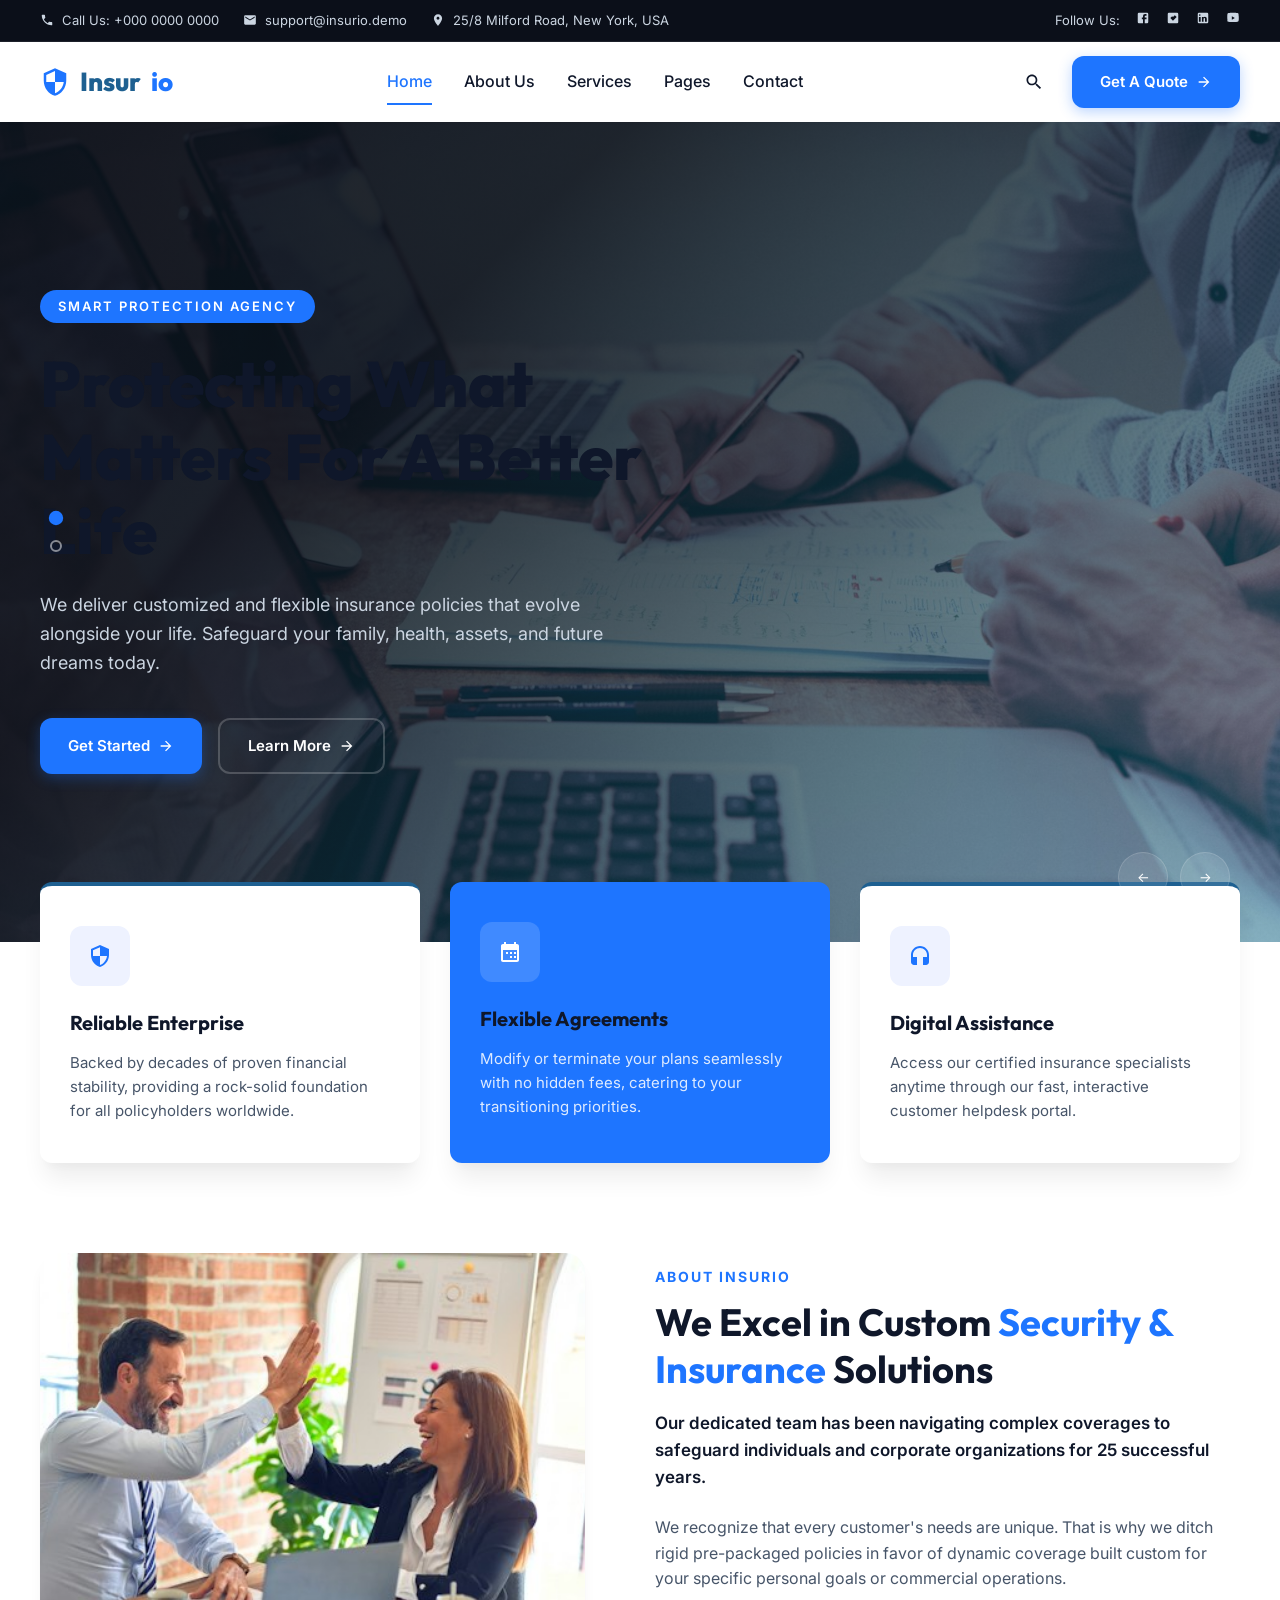
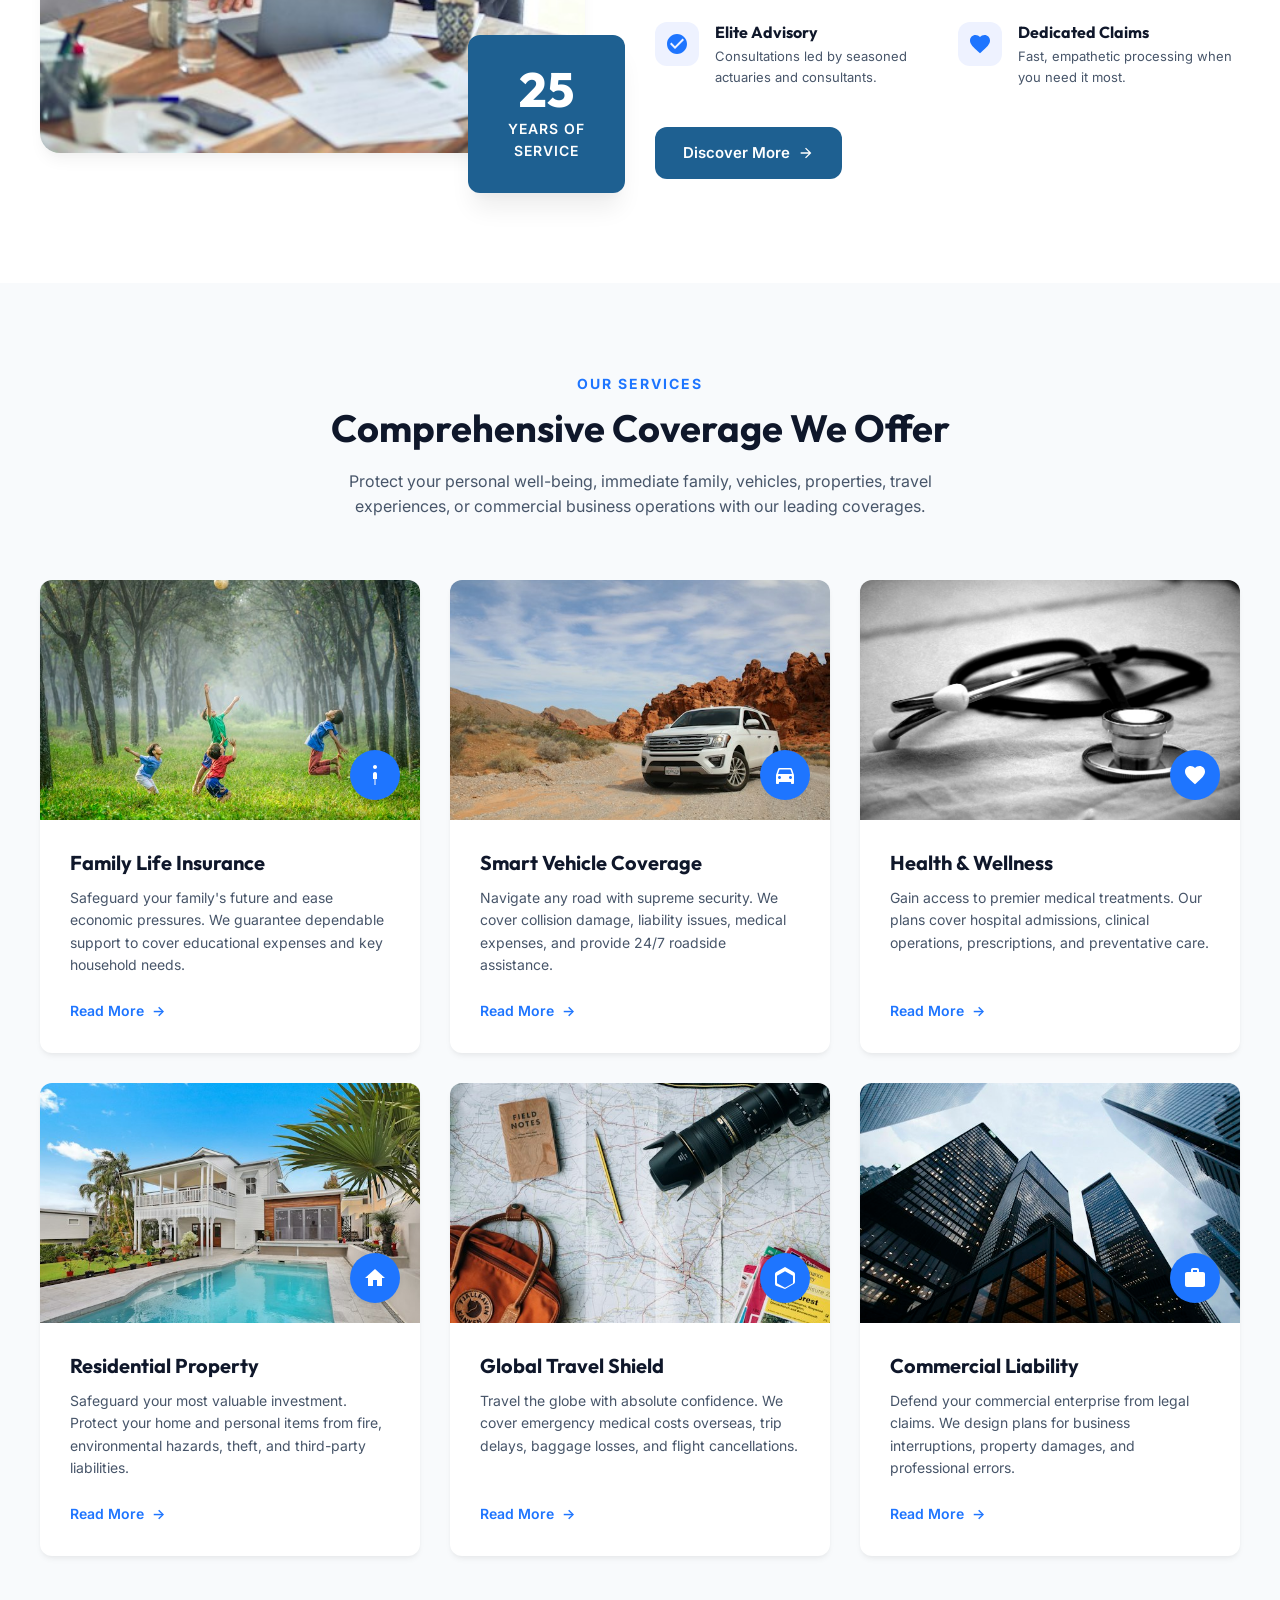
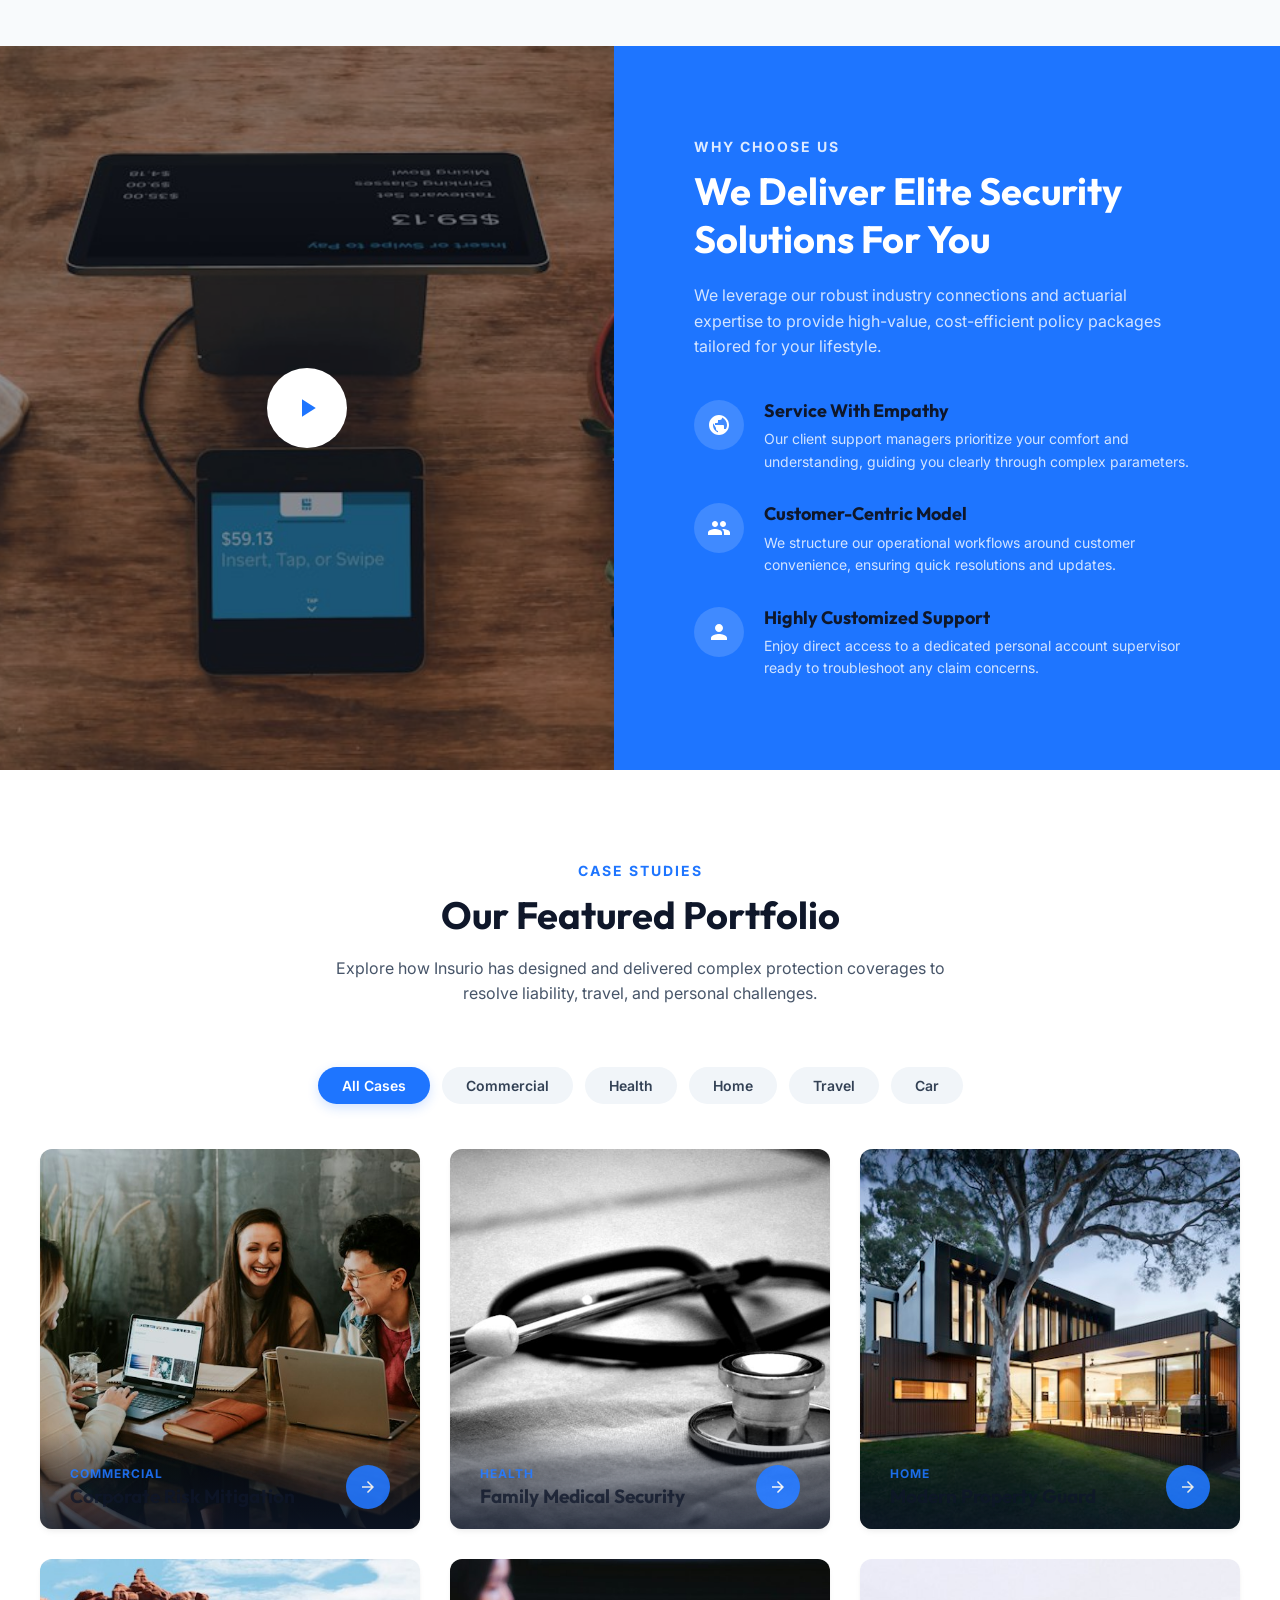
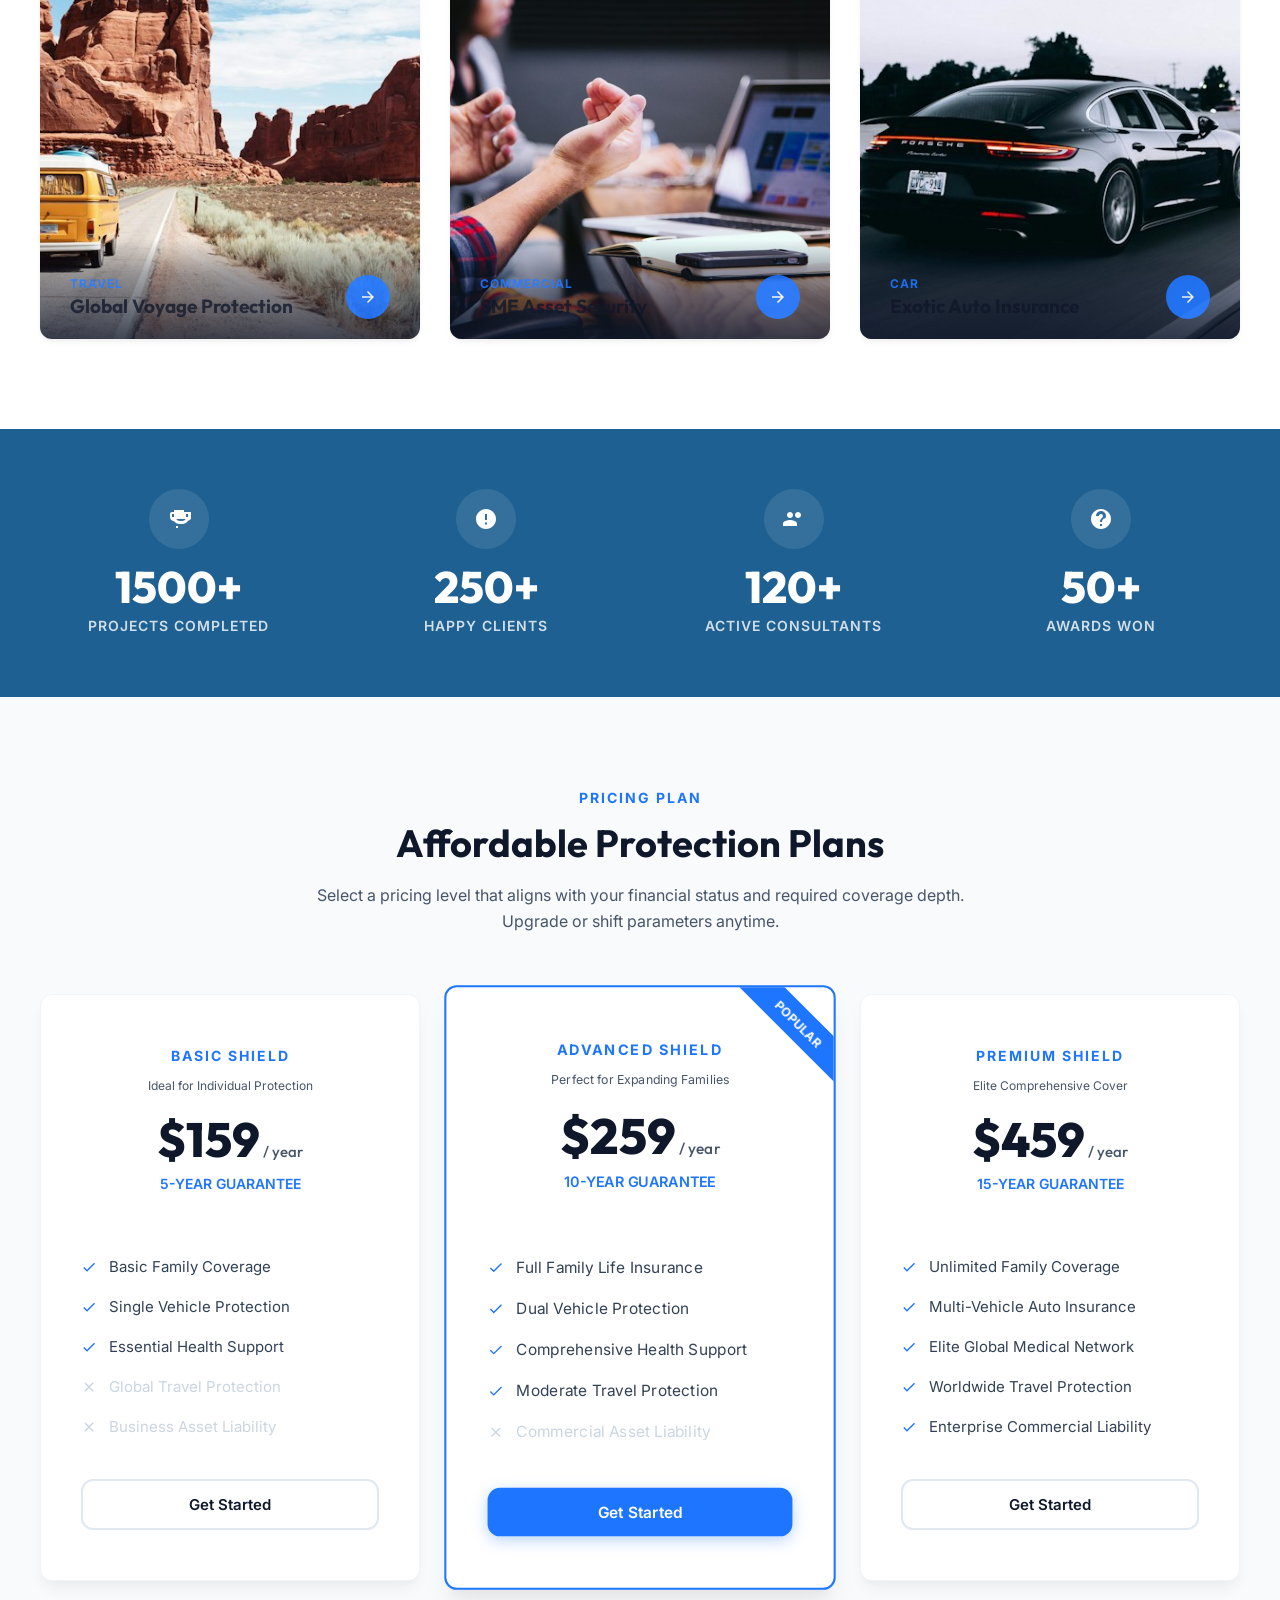
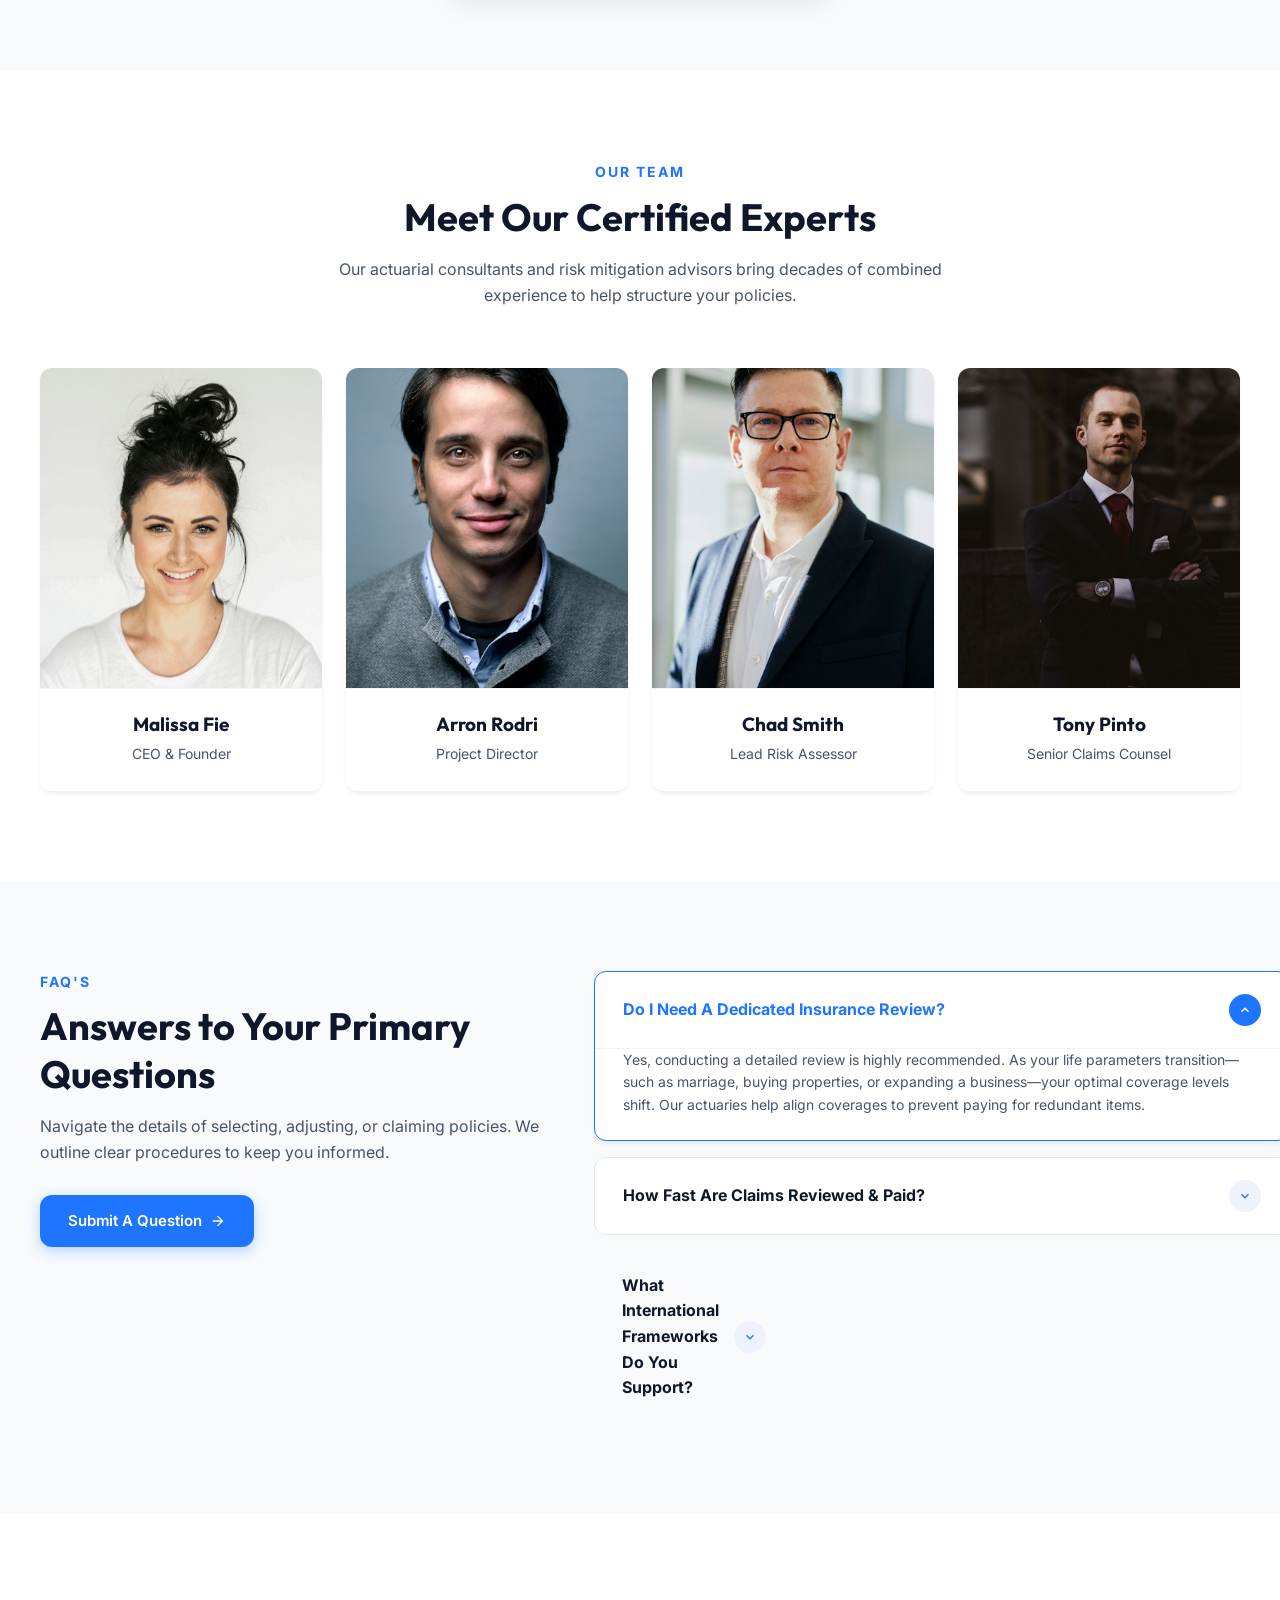
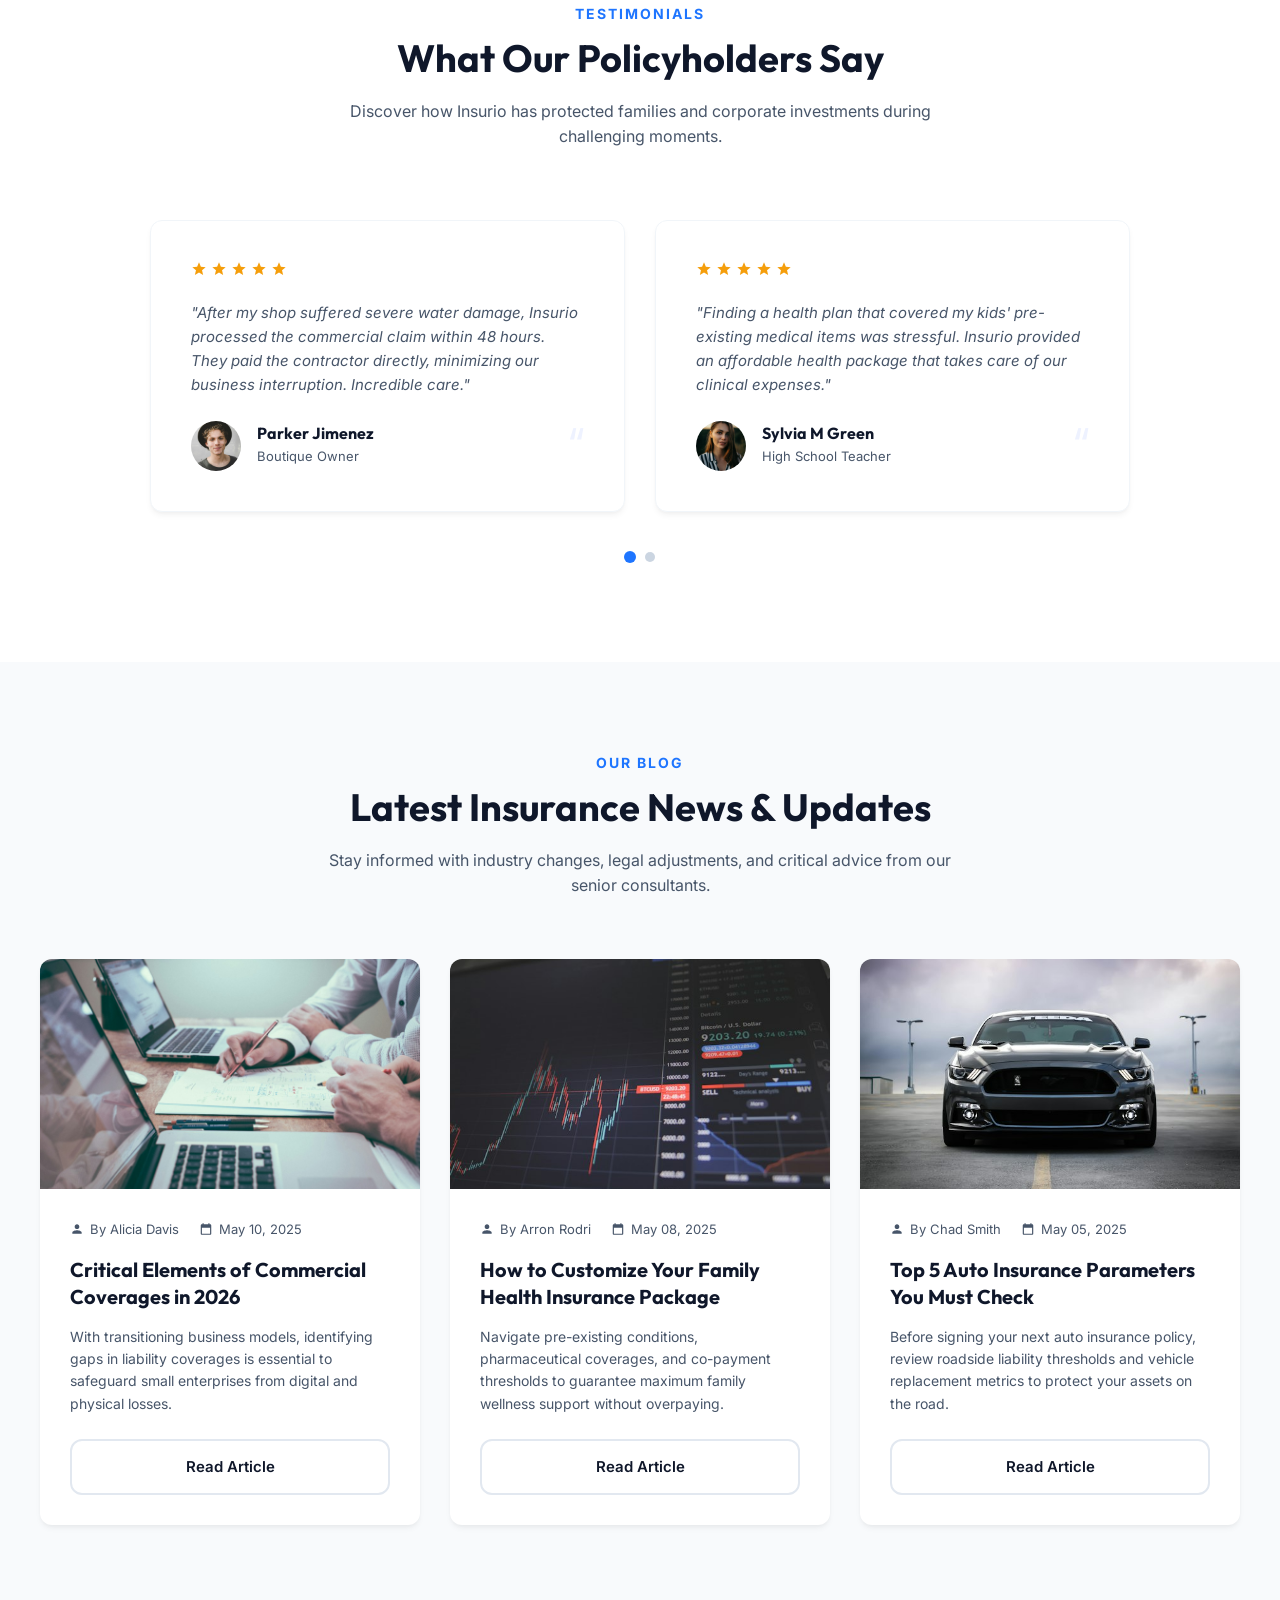
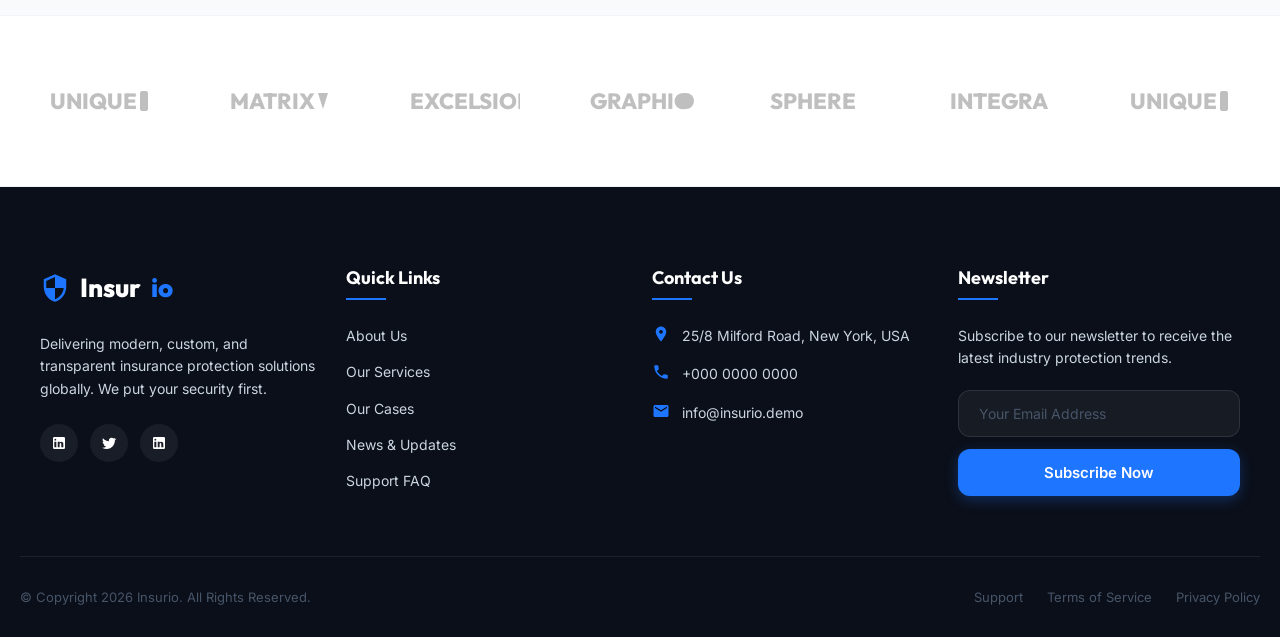
==== index.html @ 90ecc14f "Initial commit: Insurio insurance website" ====
<!DOCTYPE html>
<html lang="en">
<head>
  <meta charset="UTF-8">
  <meta name="viewport" content="width=device-width, initial-scale=1.0">
  <title>Insurio | Premium Digital Insurance Agency & Protection</title>
  <meta name="description" content="Insurio provides top-tier digital insurance plans tailored for your life, business, health, and travels. Secure your future with modern, flexible protection today.">
  <link rel="stylesheet" href="css/style.css">
</head>
<body>

  <!-- --- TOP HEADER BANNER --- -->
  <div class="top-header">
    <div class="container flex-between">
      <div class="top-header-contacts">
        <div class="top-header-contact-item">
          <!-- AI Prompt: Small blue phone icon -->
          <svg class="svg-icon" viewBox="0 0 24 24" style="width:14px;height:14px;"><path d="M6.62 10.79c1.44 2.83 3.76 5.14 6.59 6.59l2.2-2.2c.27-.27.67-.36 1.02-.24 1.12.37 2.33.57 3.57.57.55 0 1 .45 1 1V20c0 .55-.45 1-1 1-9.39 0-17-7.61-17-17 0-.55.45-1 1-1h3.5c.55 0 1 .45 1 1 0 1.25.2 2.45.57 3.57.11.35.03.74-.25 1.02l-2.2 2.2z"/></svg>
          <a href="tel:000-0000-0000">Call Us: +000 0000 0000</a>
        </div>
        <div class="top-header-contact-item">
          <!-- AI Prompt: Small blue email envelope icon -->
          <svg class="svg-icon" viewBox="0 0 24 24" style="width:14px;height:14px;"><path d="M20 4H4c-1.1 0-1.99.9-1.99 2L2 18c0 1.1.9 2 2 2h16c1.1 0 2-.9 2-2V6c0-1.1-.9-2-2-2zm0 4l-8 5-8-5V6l8 5 8-5v2z"/></svg>
          <a href="mailto:support@insurio.demo">support@insurio.demo</a>
        </div>
        <div class="top-header-contact-item">
          <!-- AI Prompt: Small blue map pin location icon -->
          <svg class="svg-icon" viewBox="0 0 24 24" style="width:14px;height:14px;"><path d="M12 2C8.13 2 5 5.13 5 9c0 5.25 7 13 7 13s7-7.75 7-13c0-3.87-3.13-7-7-7zm0 9.5c-1.38 0-2.5-1.12-2.5-2.5s1.12-2.5 2.5-2.5 2.5 1.12 2.5 2.5-1.12 2.5-2.5 2.5z"/></svg>
          <span>25/8 Milford Road, New York, USA</span>
        </div>
      </div>
      <div class="top-header-socials">
        <span>Follow Us:</span>
        <a href="#" aria-label="Facebook">
          <!-- AI Prompt: Elegant minimalist corporate graphic vector icon -->
          <svg class="svg-icon" viewBox="0 0 24 24" style="width:14px;height:14px;"><path d="M5 3h14a2 2 0 0 1 2 2v14a2 2 0 0 1-2 2H5a2 2 0 0 1-2-2V5a2 2 0 0 1 2-2m13 2h-2.5A3.5 3.5 0 0 0 12 8.5V11h-2v3h2v7h3v-7h3v-3h-3V9a1 1 0 0 1 1-1h2V5z"/></svg>
        </a>
        <a href="#" aria-label="Twitter">
          <!-- AI Prompt: Elegant minimalist corporate graphic vector icon -->
          <svg class="svg-icon" viewBox="0 0 24 24" style="width:14px;height:14px;"><path d="M5 3h14a2 2 0 0 1 2 2v14a2 2 0 0 1-2 2H5a2 2 0 0 1-2-2V5a2 2 0 0 1 2-2m10.12 4.12l-3.18 3.19-1.35-1.35-3.18 3.18 4.53 4.54 6.36-6.37-3.18-3.19z"/></svg>
        </a>
        <a href="#" aria-label="LinkedIn">
          <!-- AI Prompt: Elegant minimalist corporate graphic vector icon -->
          <svg class="svg-icon" viewBox="0 0 24 24" style="width:14px;height:14px;"><path d="M19 3a2 2 0 0 1 2 2v14a2 2 0 0 1-2 2H5a2 2 0 0 1-2-2V5a2 2 0 0 1 2-2h14m-.5 15.5v-5.3a3.26 3.26 0 0 0-3.26-3.26c-.85 0-1.84.52-2.32 1.3v-1.11h-2.8v8.37h2.8v-4.87c0-.26.05-.52.12-.7a1.54 1.54 0 0 1 1.4-1c.75 0 1 .56 1 1.4v5.17h2.8M6.5 8.37a1.37 1.37 0 1 0 0-2.75 1.37 1.37 0 0 0 0 2.75M8 18.5V10.1H5v8.4h3z"/></svg>
        </a>
        <a href="#" aria-label="YouTube">
          <!-- AI Prompt: Elegant minimalist corporate graphic vector icon -->
          <svg class="svg-icon" viewBox="0 0 24 24" style="width:14px;height:14px;"><path d="M10 15l5.19-3L10 9v6m11.56-7.83c.13.47.22 1.1.28 1.9.06.8.08 1.54.08 2.22v1.42c0 .68-.02 1.42-.08 2.22a10.8 10.8 0 0 1-.28 1.9 2.5 2.5 0 0 1-1.78 1.78c-.47.13-1.1.22-1.9.28-.8.06-1.54.08-2.22.08H8.42c-.68 0-1.42-.02-2.22-.08a10.8 10.8 0 0 1-1.9-.28A2.5 2.5 0 0 1 2.52 15c-.13-.47-.22-1.1-.28-1.9C2.18 12.3 2.16 11.56 2.16 10.88v-1.42c0-.68.02-1.42.08-2.22a10.8 10.8 0 0 1 .28-1.9 2.5 2.5 0 0 1 1.78-1.78c.47-.13 1.1-.22 1.9-.28.8-.06 1.54-.08 2.22-.08h7.16c.68 0 1.42.02 2.22.08a10.8 10.8 0 0 1 1.9.28 2.5 2.5 0 0 1 1.78 1.78z"/></svg>
        </a>
      </div>
    </div>
  </div>

  <!-- --- MAIN NAVIGATION --- -->
  <header class="main-header">
    <div class="container nav-container">
      <a href="index.html" class="logo">
        <!-- AI Prompt: Modern blue shield icon logo graphic -->
        <svg class="svg-icon" viewBox="0 0 24 24" style="width:30px;height:30px;color:var(--color-accent);"><path d="M12 1L3 5v6c0 5.55 3.84 10.74 9 12 5.16-1.26 9-6.45 9-12V5l-9-4zm0 10.99h7c-.53 4.12-3.28 7.79-7 8.94V12H5V6.3l7-3.11v8.8z"/></svg>
        Insur<span class="logo-accent">io</span>
      </a>
      
      <nav class="nav-menu">
        <div class="nav-item"><a href="index.html" class="nav-link active">Home</a></div>
        <div class="nav-item"><a href="about.html" class="nav-link">About Us</a></div>
        <div class="nav-item dropdown">
          <a href="services.html" class="nav-link">Services</a>
          <ul class="dropdown-menu">
            <li class="dropdown-item"><a href="services.html">All Services</a></li>
            <li class="dropdown-item"><a href="service-detail.html">Health & Wellness</a></li>
          </ul>
        </div>
        <div class="nav-item dropdown">
          <a href="#" class="nav-link">Pages</a>
          <ul class="dropdown-menu">
            <li class="dropdown-item"><a href="portfolio.html">Our Portfolio</a></li>
            <li class="dropdown-item"><a href="portfolio-detail.html">Portfolio Detail</a></li>
            <li class="dropdown-item"><a href="blog.html">News & Blog</a></li>
            <li class="dropdown-item"><a href="blog-detail.html">Blog Detail</a></li>
          </ul>
        </div>
        <div class="nav-item"><a href="contact.html" class="nav-link">Contact</a></div>
      </nav>

      <div class="header-right">
        <button class="search-btn" aria-label="Search">
          <!-- AI Prompt: Clean modern black search glass icon -->
          <svg class="svg-icon" viewBox="0 0 24 24" style="width:20px;height:20px;"><path d="M15.5 14h-.79l-.28-.27C15.41 12.59 16 11.11 16 9.5 16 5.91 13.09 3 9.5 3S3 5.91 3 9.5 5.91 16 9.5 16c1.61 0 3.09-.59 4.23-1.57l.27.28v.79l5 4.99L20.49 19l-4.99-5zm-6 0C7.01 14 5 11.99 5 9.5S7.01 5 9.5 5 14 7.01 14 9.5 11.99 14 9.5 14z"/></svg>
        </button>
        <a href="contact.html" class="btn btn-primary">
          Get A Quote
          <!-- AI Prompt: Elegant minimalist corporate graphic vector icon -->
          <svg class="svg-icon" viewBox="0 0 24 24" style="width:16px;height:16px;"><path d="M12 4l-1.41 1.41L16.17 11H4v2h12.17l-5.58 5.59L12 20l8-8z"/></svg>
        </a>
        <div class="hamburger">
          <span></span>
          <span></span>
          <span></span>
        </div>
      </div>
    </div>
  </header>

  <!-- --- HERO SECTION --- -->
  <section class="hero-section">
    <div class="hero-slider">
      <!-- Slide 1 -->
      <div class="hero-slide active">
        <div class="hero-bg">
          <!-- AI Prompt: High resolution image of professional insurance consultants team analyzing documents around laptop, bright workspace, warm modern tones -->
          <img src="images/photo-1454165804606-c3d57bc86b40.jpg" alt="Insurance Consultants Planning">
        </div>
        <div class="container hero-content-wrapper" style="height: 100%; display: flex; align-items: center;">
          <div class="hero-content">
            <span class="hero-subtitle">Smart Protection Agency</span>
            <h1 class="hero-title">Protecting What Matters For A Better Life</h1>
            <p class="hero-desc">We deliver customized and flexible insurance policies that evolve alongside your life. Safeguard your family, health, assets, and future dreams today.</p>
            <div class="hero-btns">
              <a href="services.html" class="btn btn-primary">
                Get Started
                <!-- AI Prompt: Elegant minimalist corporate graphic vector icon -->
                <svg class="svg-icon" viewBox="0 0 24 24" style="width:16px;height:16px;"><path d="M12 4l-1.41 1.41L16.17 11H4v2h12.17l-5.58 5.59L12 20l8-8z"/></svg>
              </a>
              <a href="about.html" class="btn btn-outline-white">
                Learn More
                <!-- AI Prompt: Elegant minimalist corporate graphic vector icon -->
                <svg class="svg-icon" viewBox="0 0 24 24" style="width:16px;height:16px;"><path d="M12 4l-1.41 1.41L16.17 11H4v2h12.17l-5.58 5.59L12 20l8-8z"/></svg>
              </a>
            </div>
          </div>
        </div>
      </div>

      <!-- Slide 2 -->
      <div class="hero-slide">
        <div class="hero-bg">
          <!-- AI Prompt: Happy multi-generational family sitting together laughing in a cozy modern home interior with soft ambient light -->
          <img src="images/photo-1511895426328-dc8714191300.jpg" alt="Secure Family in Home">
        </div>
        <div class="container hero-content-wrapper" style="height: 100%; display: flex; align-items: center;">
          <div class="hero-content">
            <span class="hero-subtitle">Comprehensive Security</span>
            <h1 class="hero-title">Tailored Insurance Plans For Your Family</h1>
            <p class="hero-desc">Experience complete peace of mind with insurance coverage engineered to shield your loved ones from the unexpected. Discover our dynamic health and life solutions.</p>
            <div class="hero-btns">
              <a href="services.html" class="btn btn-primary">
                Explore Plans
                <!-- AI Prompt: Elegant minimalist corporate graphic vector icon -->
                <svg class="svg-icon" viewBox="0 0 24 24" style="width:16px;height:16px;"><path d="M12 4l-1.41 1.41L16.17 11H4v2h12.17l-5.58 5.59L12 20l8-8z"/></svg>
              </a>
              <a href="contact.html" class="btn btn-outline-white">
                Talk to Expert
                <!-- AI Prompt: Elegant minimalist corporate graphic vector icon -->
                <svg class="svg-icon" viewBox="0 0 24 24" style="width:16px;height:16px;"><path d="M12 4l-1.41 1.41L16.17 11H4v2h12.17l-5.58 5.59L12 20l8-8z"/></svg>
              </a>
            </div>
          </div>
        </div>
      </div>
    </div>

    <!-- Controls -->
    <div class="hero-arrows">
      <button class="hero-arrow hero-arrow-prev" aria-label="Previous Slide">&larr;</button>
      <button class="hero-arrow hero-arrow-next" aria-label="Next Slide">&rarr;</button>
    </div>

    <!-- Indicators -->
    <div class="hero-dots">
      <span class="hero-dot active" data-slide="0"></span>
      <span class="hero-dot" data-slide="1"></span>
    </div>
  </section>

  <!-- --- FEATURE CARDS SECTION (OVERLAPPING) --- -->
  <section class="features-section">
    <div class="container">
      <div class="grid-3">
        <!-- Card 1 -->
        <div class="feature-card">
          <div class="feature-icon-wrapper">
            <!-- AI Prompt: Blue shield icon representing Trust and Security -->
            <svg class="svg-icon" viewBox="0 0 24 24"><path d="M12 1L3 5v6c0 5.55 3.84 10.74 9 12 5.16-1.26 9-6.45 9-12V5l-9-4zm0 10.99h7c-.53 4.12-3.28 7.79-7 8.94V12H5V6.3l7-3.11v8.8z"/></svg>
          </div>
          <h3 class="feature-title">Reliable Enterprise</h3>
          <p class="feature-desc">Backed by decades of proven financial stability, providing a rock-solid foundation for all policyholders worldwide.</p>
        </div>

        <!-- Card 2 (Active/Filled) -->
        <div class="feature-card feature-card-primary">
          <div class="feature-icon-wrapper">
            <!-- AI Prompt: White calendar clock icon representing Flexible Cancellation -->
            <svg class="svg-icon" viewBox="0 0 24 24"><path d="M19 4h-1V2h-2v2H8V2H6v2H5c-1.11 0-1.99.9-1.99 2L3 20c0 1.1.89 2 2 2h14c1.1 0 2-.9 2-2V6c0-1.1-.9-2-2-2zm0 16H5V10h14v10zm-5-8h-2v2h2v-2zm-4 0H8v2h2v-2zm8 0h-2v2h2v-2zm-4 4h-2v2h2v-2zm-4 4H8v2h2v-2zm8-4h-2v2h2v-2z"/></svg>
          </div>
          <h3 class="feature-title">Flexible Agreements</h3>
          <p class="feature-desc">Modify or terminate your plans seamlessly with no hidden fees, catering to your transitioning priorities.</p>
        </div>

        <!-- Card 3 -->
        <div class="feature-card">
          <div class="feature-icon-wrapper">
            <!-- AI Prompt: Blue headset operator icon representing 24/7 Support -->
            <svg class="svg-icon" viewBox="0 0 24 24"><path d="M12 2c-4.97 0-9 4.03-9 9v7c0 1.66 1.34 3 3 3h3v-8H5v-2c0-3.87 3.13-7 7-7s7 3.13 7 7v2h-4v8h3c1.66 0 3-1.34 3-3v-7c0-4.97-4.03-9-9-9z"/></svg>
          </div>
          <h3 class="feature-title">Digital Assistance</h3>
          <p class="feature-desc">Access our certified insurance specialists anytime through our fast, interactive customer helpdesk portal.</p>
        </div>
      </div>
    </div>
  </section>

  <!-- --- ABOUT US SECTION --- -->
  <section class="section" id="about">
    <div class="container grid-2">
      <div class="about-image-column">
        <div class="about-img-main">
          <!-- AI Prompt: Professional female consultant explaining document terms to a mature couple in clean modern office, warm lighting -->
          <img src="images/photo-1600880292203-757bb62b4baf.jpg" alt="Consulting Clients">
        </div>
        <div class="about-experience-badge">
          <span class="about-exp-num">25</span>
          <span class="about-exp-text">Years Of<br>Service</span>
        </div>
      </div>
      
      <div class="about-content-column">
        <span class="section-subtitle">About Insurio</span>
        <h2 class="section-title">We Excel in Custom <span>Security & Insurance</span> Solutions</h2>
        <p class="about-desc-accent">Our dedicated team has been navigating complex coverages to safeguard individuals and corporate organizations for 25 successful years.</p>
        <p class="section-desc">We recognize that every customer's needs are unique. That is why we ditch rigid pre-packaged policies in favor of dynamic coverage built custom for your specific personal goals or commercial operations.</p>
        
        <div class="about-bullet-list">
          <div class="about-bullet-item">
            <div class="about-bullet-icon">
              <!-- AI Prompt: Blue checkmark shield icon -->
              <svg class="svg-icon" viewBox="0 0 24 24"><path d="M12 2C6.48 2 2 6.48 2 12s4.48 10 10 10 10-4.48 10-10S17.52 2 12 2zm-2 15l-5-5 1.41-1.41L10 14.17l7.59-7.59L19 8l-9 9z"/></svg>
            </div>
            <div>
              <h4 class="about-bullet-title">Elite Advisory</h4>
              <p class="about-bullet-desc">Consultations led by seasoned actuaries and consultants.</p>
            </div>
          </div>
          <div class="about-bullet-item">
            <div class="about-bullet-icon">
              <!-- AI Prompt: Blue hands holding heart icon -->
              <svg class="svg-icon" viewBox="0 0 24 24"><path d="M12 21.35l-1.45-1.32C5.4 15.36 2 12.28 2 8.5 2 5.42 4.42 3 7.5 3c1.74 0 3.41.81 4.5 2.09C13.09 3.81 14.76 3 16.5 3 19.58 3 22 5.42 22 8.5c0 3.78-3.4 6.86-8.55 11.54L12 21.35z"/></svg>
            </div>
            <div>
              <h4 class="about-bullet-title">Dedicated Claims</h4>
              <p class="about-bullet-desc">Fast, empathetic processing when you need it most.</p>
            </div>
          </div>
        </div>

        <div>
          <a href="about.html" class="btn btn-secondary">
            Discover More
            <!-- AI Prompt: Elegant minimalist corporate graphic vector icon -->
            <svg class="svg-icon" viewBox="0 0 24 24" style="width:16px;height:16px;"><path d="M12 4l-1.41 1.41L16.17 11H4v2h12.17l-5.58 5.59L12 20l8-8z"/></svg>
          </a>
        </div>
      </div>
    </div>
  </section>

  <!-- --- SERVICES WHAT WE OFFER --- -->
  <section class="section section-light" id="services">
    <div class="container">
      <div class="section-header">
        <span class="section-subtitle">Our Services</span>
        <h2 class="section-title">Comprehensive Coverage We Offer</h2>
        <p class="section-desc">Protect your personal well-being, immediate family, vehicles, properties, travel experiences, or commercial business operations with our leading coverages.</p>
      </div>

      <div class="grid-3 services-grid">
        <!-- Service 1: Life Insurance -->
        <div class="service-item-card">
          <div class="service-card-image">
            <!-- AI Prompt: Close up of a parent holding a child's hand outdoors, soft natural background focus -->
            <img src="images/photo-1502086223501-7ea6ecd79368.jpg" alt="Life Insurance">
            <div class="service-card-icon">
              <!-- AI Prompt: White family protection icon -->
              <svg class="svg-icon" viewBox="0 0 24 24"><path d="M12 6c1.1 0 2-.9 2-2s-.9-2-2-2-2 .9-2 2 .9 2 2 2zm0 3c-1.1 0-2 .9-2 2v5h1.5v6h1v-6H14v-5c0-1.1-.9-2-2-2z"/></svg>
            </div>
          </div>
          <div class="service-card-body">
            <h3 class="service-card-title">Family Life Insurance</h3>
            <p class="service-card-desc">Safeguard your family's future and ease economic pressures. We guarantee dependable support to cover educational expenses and key household needs.</p>
            <a href="services.html" class="service-card-link">
              Read More <span>&rarr;</span>
            </a>
          </div>
        </div>

        <!-- Service 2: Car Insurance -->
        <div class="service-item-card">
          <div class="service-card-image">
            <!-- AI Prompt: Side view of a modern luxury car driving on a scenic highway at dusk -->
            <img src="images/photo-1533473359331-0135ef1b58bf.jpg" alt="Car Insurance">
            <div class="service-card-icon">
              <!-- AI Prompt: White car vehicle icon -->
              <svg class="svg-icon" viewBox="0 0 24 24"><path d="M18.92 6.01C18.72 5.42 18.16 5 17.5 5h-11c-.66 0-1.21.42-1.42.99L3 12v8c0 .55.45 1 1 1h1c.55 0 1-.45 1-1v-1h12v1c0 .55.45 1 1 1h1c.55 0 1-.45 1-1v-8l-2.08-5.99zM6.5 16c-.83 0-1.5-.67-1.5-1.5S5.67 13 6.5 13s1.5.67 1.5 1.5S7.33 16 6.5 16zm11 0c-.83 0-1.5-.67-1.5-1.5s.67-1.5 1.5-1.5 1.5.67 1.5 1.5-.67 1.5-1.5 1.5zM5 11l1.5-4.5h11L19 11H5z"/></svg>
            </div>
          </div>
          <div class="service-card-body">
            <h3 class="service-card-title">Smart Vehicle Coverage</h3>
            <p class="service-card-desc">Navigate any road with supreme security. We cover collision damage, liability issues, medical expenses, and provide 24/7 roadside assistance.</p>
            <a href="services.html" class="service-card-link">
              Read More <span>&rarr;</span>
            </a>
          </div>
        </div>

        <!-- Service 3: Health Insurance -->
        <div class="service-item-card">
          <div class="service-card-image">
            <!-- AI Prompt: Close up of doctor holding patient's hands with empathy in a brightly lit clinic -->
            <img src="images/photo-1505751172876-fa1923c5c528.jpg" alt="Health Insurance">
            <div class="service-card-icon">
              <!-- AI Prompt: White heart pulse heartbeat medical icon -->
              <svg class="svg-icon" viewBox="0 0 24 24"><path d="M12 21.35l-1.45-1.32C5.4 15.36 2 12.28 2 8.5 2 5.42 4.42 3 7.5 3c1.74 0 3.41.81 4.5 2.09C13.09 3.81 14.76 3 16.5 3 19.58 3 22 5.42 22 8.5c0 3.78-3.4 6.86-8.55 11.54L12 21.35z"/></svg>
            </div>
          </div>
          <div class="service-card-body">
            <h3 class="service-card-title">Health & Wellness</h3>
            <p class="service-card-desc">Gain access to premier medical treatments. Our plans cover hospital admissions, clinical operations, prescriptions, and preventative care.</p>
            <a href="service-detail.html" class="service-card-link">
              Read More <span>&rarr;</span>
            </a>
          </div>
        </div>

        <!-- Service 4: Home Insurance -->
        <div class="service-item-card">
          <div class="service-card-image">
            <!-- AI Prompt: Exterior view of a modern luxury suburban house surrounded by lush greenery, evening lighting -->
            <img src="images/photo-1564013799919-ab600027ffc6.jpg" alt="Home Insurance">
            <div class="service-card-icon">
              <!-- AI Prompt: White building house property icon -->
              <svg class="svg-icon" viewBox="0 0 24 24"><path d="M10 20v-6h4v6h5v-8h3L12 3 2 12h3v8z"/></svg>
            </div>
          </div>
          <div class="service-card-body">
            <h3 class="service-card-title">Residential Property</h3>
            <p class="service-card-desc">Safeguard your most valuable investment. Protect your home and personal items from fire, environmental hazards, theft, and third-party liabilities.</p>
            <a href="services.html" class="service-card-link">
              Read More <span>&rarr;</span>
            </a>
          </div>
        </div>

        <!-- Service 5: Travel Insurance -->
        <div class="service-item-card">
          <div class="service-card-image">
            <!-- AI Prompt: Close up of a leather passport holder, notebook and vintage camera resting on a world map -->
            <img src="images/photo-1488646953014-85cb44e25828.jpg" alt="Travel Insurance">
            <div class="service-card-icon">
              <!-- AI Prompt: White airplane globe traveling icon -->
              <svg class="svg-icon" viewBox="0 0 24 24"><path d="M21.99 8c0-.72-.37-1.35-.94-1.7L12 1 2.95 6.3c-.57.35-.94.98-.94 1.7v10c0 .72.37 1.35.94 1.7L12 23l9.05-5.3c.57-.35.94-.98.94-1.7V8zm-2 9.3L12 21.8l-7.99-4.5V9.7L12 5.2l7.99 4.5v7.6z"/></svg>
            </div>
          </div>
          <div class="service-card-body">
            <h3 class="service-card-title">Global Travel Shield</h3>
            <p class="service-card-desc">Travel the globe with absolute confidence. We cover emergency medical costs overseas, trip delays, baggage losses, and flight cancellations.</p>
            <a href="services.html" class="service-card-link">
              Read More <span>&rarr;</span>
            </a>
          </div>
        </div>

        <!-- Service 6: Business Insurance -->
        <div class="service-item-card">
          <div class="service-card-image">
            <!-- AI Prompt: Low angle architectural shot of tall glass skyscrapers pointing to blue sky in financial district -->
            <img src="images/photo-1486406146926-c627a92ad1ab.jpg" alt="Business Insurance">
            <div class="service-card-icon">
              <!-- AI Prompt: White briefcase work business icon -->
              <svg class="svg-icon" viewBox="0 0 24 24"><path d="M20 6h-4V4c0-1.11-.89-2-2-2h-4c-1.11 0-2 .89-2 2v2H4c-1.11 0-1.99.89-1.99 2L2 19c0 1.11.89 2 2 2h16c1.11 0 2-.89 2-2V8c0-1.11-.89-2-2-2zm-6 0h-4V4h4v2z"/></svg>
            </div>
          </div>
          <div class="service-card-body">
            <h3 class="service-card-title">Commercial Liability</h3>
            <p class="service-card-desc">Defend your commercial enterprise from legal claims. We design plans for business interruptions, property damages, and professional errors.</p>
            <a href="services.html" class="service-card-link">
              Read More <span>&rarr;</span>
            </a>
          </div>
        </div>
      </div>
    </div>
  </section>

  <!-- --- WHY CHOOSE US SECTION --- -->
  <section class="section why-section">
    <div class="why-grid">
      <div class="why-video-column">
        <div class="why-video-bg">
          <!-- AI Prompt: A smiling female agent explaining a policy mockup on tablet to a male client in bright creative office -->
          <img src="images/photo-1556742044-3c52d6e88c62.jpg" alt="Corporate insurance explanation">
        </div>
        <button class="why-play-btn" aria-label="Play Corporate Video" onclick="alert('This will trigger a video tour detailing Insurio protection services.')">
          <!-- AI Prompt: Blue triangular play button icon -->
          <svg class="svg-icon" viewBox="0 0 24 24" style="width:30px;height:30px;"><path d="M8 5v14l11-7z"/></svg>
        </button>
      </div>
      
      <div class="why-content-column">
        <span class="why-subtitle">Why Choose Us</span>
        <h2 class="why-title">We Deliver Elite Security Solutions For You</h2>
        <p class="why-desc">We leverage our robust industry connections and actuarial expertise to provide high-value, cost-efficient policy packages tailored for your lifestyle.</p>
        
        <div class="why-list">
          <!-- Item 1 -->
          <div class="why-item">
            <div class="why-icon">
              <!-- AI Prompt: White hand handshake icon -->
              <svg class="svg-icon" viewBox="0 0 24 24"><path d="M12 2C6.48 2 2 6.48 2 12s4.48 10 10 10 10-4.48 10-10S17.52 2 12 2zm1 17.93c-3.95-.49-7-3.85-7-7.93 0-.62.08-1.21.21-1.79L9 15v1c0 1.1.9 2 2 2v1.93zm6.9-2.54c-.26-.81-1-1.39-1.9-1.39h-1v-3c0-.55-.45-1-1-1H8v-2h2c.55 0 1-.45 1-1V7h2c1.1 0 2-.9 2-2v-.41c2.93 1.19 5 4.06 5 7.41 0 2.08-.8 3.97-2.1 5.39z"/></svg>
            </div>
            <div>
              <h3 class="why-item-title">Service With Empathy</h3>
              <p class="why-item-desc">Our client support managers prioritize your comfort and understanding, guiding you clearly through complex parameters.</p>
            </div>
          </div>
          <!-- Item 2 -->
          <div class="why-item">
            <div class="why-icon">
              <!-- AI Prompt: White group users icon -->
              <svg class="svg-icon" viewBox="0 0 24 24"><path d="M16 11c1.66 0 2.99-1.34 2.99-3S17.66 5 16 5c-1.66 0-3 1.34-3 3s1.34 3 3 3zm-8 0c1.66 0 2.99-1.34 2.99-3S9.66 5 8 5C6.34 5 5 6.34 5 8s1.34 3 3 3zm0 2c-2.33 0-7 1.17-7 3.5V19h14v-2.5c0-2.33-4.67-3.5-7-3.5zm8 0c-.29 0-.62.02-.97.05 1.16.84 1.97 1.97 1.97 3.45V19h6v-2.5c0-2.33-4.67-3.5-7-3.5z"/></svg>
            </div>
            <div>
              <h3 class="why-item-title">Customer-Centric Model</h3>
              <p class="why-item-desc">We structure our operational workflows around customer convenience, ensuring quick resolutions and updates.</p>
            </div>
          </div>
          <!-- Item 3 -->
          <div class="why-item">
            <div class="why-icon">
              <!-- AI Prompt: White personal user gear setup icon -->
              <svg class="svg-icon" viewBox="0 0 24 24"><path d="M12 12c2.21 0 4-1.79 4-4s-1.79-4-4-4-4 1.79-4 4 1.79 4 4 4zm0 2c-2.67 0-8 1.34-8 4v2h16v-2c0-2.66-5.33-4-8-4z"/></svg>
            </div>
            <div>
              <h3 class="why-item-title">Highly Customized Support</h3>
              <p class="why-item-desc">Enjoy direct access to a dedicated personal account supervisor ready to troubleshoot any claim concerns.</p>
            </div>
          </div>
        </div>
      </div>
    </div>
  </section>

  <!-- --- FEATURED PORTFOLIO SECTION --- -->
  <section class="section" id="portfolio">
    <div class="container">
      <div class="section-header">
        <span class="section-subtitle">Case Studies</span>
        <h2 class="section-title">Our Featured Portfolio</h2>
        <p class="section-desc">Explore how Insurio has designed and delivered complex protection coverages to resolve liability, travel, and personal challenges.</p>
      </div>

      <!-- Filters -->
      <div class="portfolio-filters">
        <button class="portfolio-filter-btn active" data-filter="all">All Cases</button>
        <button class="portfolio-filter-btn" data-filter="business">Commercial</button>
        <button class="portfolio-filter-btn" data-filter="health">Health</button>
        <button class="portfolio-filter-btn" data-filter="home">Home</button>
        <button class="portfolio-filter-btn" data-filter="travel">Travel</button>
        <button class="portfolio-filter-btn" data-filter="car">Car</button>
      </div>

      <!-- Grid -->
      <div class="portfolio-grid">
        <!-- Item 1: Business -->
        <div class="portfolio-item" data-category="business">
          <div class="portfolio-item-img">
            <!-- AI Prompt: Professional colleagues collaborating at a long corporate conference desk with high end computers -->
            <img src="images/photo-1522202176988-66273c2fd55f.jpg" alt="Corporate Risk Mitigation">
          </div>
          <div class="portfolio-item-overlay">
            <div>
              <span class="portfolio-item-cat">Commercial</span>
              <h3 class="portfolio-item-title">Corporate Risk Mitigation</h3>
            </div>
            <a href="portfolio-detail.html" class="portfolio-item-btn" aria-label="View Corporate Case Detail">
              <!-- AI Prompt: Elegant minimalist corporate graphic vector icon -->
              <svg class="svg-icon" viewBox="0 0 24 24" style="width:18px;height:18px;"><path d="M12 4l-1.41 1.41L16.17 11H4v2h12.17l-5.58 5.59L12 20l8-8z"/></svg>
            </a>
          </div>
        </div>

        <!-- Item 2: Health -->
        <div class="portfolio-item" data-category="health">
          <div class="portfolio-item-img">
            <!-- AI Prompt: A senior male doctor explaining diagnosis details on folder to a female patient inside clinic -->
            <img src="images/photo-1505751172876-fa1923c5c528.jpg" alt="Family Health Protection">
          </div>
          <div class="portfolio-item-overlay">
            <div>
              <span class="portfolio-item-cat">Health</span>
              <h3 class="portfolio-item-title">Family Medical Security</h3>
            </div>
            <a href="portfolio-detail.html" class="portfolio-item-btn" aria-label="View Medical Case Detail">
              <!-- AI Prompt: Elegant minimalist corporate graphic vector icon -->
              <svg class="svg-icon" viewBox="0 0 24 24" style="width:18px;height:18px;"><path d="M12 4l-1.41 1.41L16.17 11H4v2h12.17l-5.58 5.59L12 20l8-8z"/></svg>
            </a>
          </div>
        </div>

        <!-- Item 3: Home -->
        <div class="portfolio-item" data-category="home">
          <div class="portfolio-item-img">
            <!-- AI Prompt: Modern warm living room interior decorated with wooden elements and plants, looking clean and cozy -->
            <img src="images/photo-1600585154340-be6161a56a0c.jpg" alt="Home Asset Guard">
          </div>
          <div class="portfolio-item-overlay">
            <div>
              <span class="portfolio-item-cat">Home</span>
              <h3 class="portfolio-item-title">Modern Property Guard</h3>
            </div>
            <a href="portfolio-detail.html" class="portfolio-item-btn" aria-label="View Home Case Detail">
              <!-- AI Prompt: Elegant minimalist corporate graphic vector icon -->
              <svg class="svg-icon" viewBox="0 0 24 24" style="width:18px;height:18px;"><path d="M12 4l-1.41 1.41L16.17 11H4v2h12.17l-5.58 5.59L12 20l8-8z"/></svg>
            </a>
          </div>
        </div>

        <!-- Item 4: Travel -->
        <div class="portfolio-item" data-category="travel">
          <div class="portfolio-item-img">
            <!-- AI Prompt: Rear view of two travelers sitting on peak edge, looking at beautiful mountain canyon landscape -->
            <img src="images/photo-1469854523086-cc02fe5d8800.jpg" alt="Global Voyage Shield">
          </div>
          <div class="portfolio-item-overlay">
            <div>
              <span class="portfolio-item-cat">Travel</span>
              <h3 class="portfolio-item-title">Global Voyage Protection</h3>
            </div>
            <a href="portfolio-detail.html" class="portfolio-item-btn" aria-label="View Travel Case Detail">
              <!-- AI Prompt: Elegant minimalist corporate graphic vector icon -->
              <svg class="svg-icon" viewBox="0 0 24 24" style="width:18px;height:18px;"><path d="M12 4l-1.41 1.41L16.17 11H4v2h12.17l-5.58 5.59L12 20l8-8z"/></svg>
            </a>
          </div>
        </div>

        <!-- Item 5: Business -->
        <div class="portfolio-item" data-category="business">
          <div class="portfolio-item-img">
            <!-- AI Prompt: Group of diverse business partners laughing during a casual meeting at a sunny office room table -->
            <img src="images/photo-1517245386807-bb43f82c33c4.jpg" alt="Commercial Liability Case">
          </div>
          <div class="portfolio-item-overlay">
            <div>
              <span class="portfolio-item-cat">Commercial</span>
              <h3 class="portfolio-item-title">SME Asset Security</h3>
            </div>
            <a href="portfolio-detail.html" class="portfolio-item-btn" aria-label="View SME Case Detail">
              <!-- AI Prompt: Elegant minimalist corporate graphic vector icon -->
              <svg class="svg-icon" viewBox="0 0 24 24" style="width:18px;height:18px;"><path d="M12 4l-1.41 1.41L16.17 11H4v2h12.17l-5.58 5.59L12 20l8-8z"/></svg>
            </a>
          </div>
        </div>

        <!-- Item 6: Car -->
        <div class="portfolio-item" data-category="car">
          <div class="portfolio-item-img">
            <!-- AI Prompt: Close up of a red luxury sports car parked in front of modern architecture building, morning light -->
            <img src="images/photo-1503376780353-7e6692767b70.jpg" alt="Supercar Protection">
          </div>
          <div class="portfolio-item-overlay">
            <div>
              <span class="portfolio-item-cat">Car</span>
              <h3 class="portfolio-item-title">Exotic Auto Insurance</h3>
            </div>
            <a href="portfolio-detail.html" class="portfolio-item-btn" aria-label="View Car Case Detail">
              <!-- AI Prompt: Elegant minimalist corporate graphic vector icon -->
              <svg class="svg-icon" viewBox="0 0 24 24" style="width:18px;height:18px;"><path d="M12 4l-1.41 1.41L16.17 11H4v2h12.17l-5.58 5.59L12 20l8-8z"/></svg>
            </a>
          </div>
        </div>
      </div>
    </div>
  </section>

  <!-- --- STATS BAR SECTION --- -->
  <section class="stats-section">
    <div class="container grid-4 stats-grid">
      <!-- Stat 1 -->
      <div class="stat-item">
        <div class="stat-icon">
          <!-- AI Prompt: White check badge trophy icon -->
          <svg class="svg-icon" viewBox="0 0 24 24"><path d="M19 5h-2V3H7v2H5c-1.1 0-2 .9-2 2v3c0 2.24 1.81 4.09 4.12 4.19C7.88 15.65 10.22 17 13 17h2c2.78 0 5.12-1.35 6.12-3.19C23.19 13.09 25 11.24 25 9V7c0-1.1-.9-2-2-2zM5 10V7h2v3H5zm14 0V7h2v3h-2zm-4 4h-2c-1.65 0-3-.79-3.7-2h9.4c-.7 1.21-2.05 2-3.7 2zm-4 5h-2v2h2v-2z"/></svg>
        </div>
        <div class="stat-number" data-target="1500" data-suffix="+">0+</div>
        <span class="stat-label">Projects Completed</span>
      </div>

      <!-- Stat 2 -->
      <div class="stat-item">
        <div class="stat-icon">
          <!-- AI Prompt: White smiling face client icon -->
          <svg class="svg-icon" viewBox="0 0 24 24"><path d="M12 2C6.48 2 2 6.48 2 12s4.48 10 10 10 10-4.48 10-10S17.52 2 12 2zm1 15.5h-2v-2h2v2zm0-4.5h-2V7h2v6z"/></svg>
        </div>
        <div class="stat-number" data-target="250" data-suffix="+">0+</div>
        <span class="stat-label">Happy Clients</span>
      </div>

      <!-- Stat 3 -->
      <div class="stat-item">
        <div class="stat-icon">
          <!-- AI Prompt: White consultant team group icon -->
          <svg class="svg-icon" viewBox="0 0 24 24"><path d="M16 11c1.66 0 2.99-1.34 2.99-3S17.66 5 16 5c-1.66 0-3 1.34-3 3s1.34 3 3 3zm-8 0c1.66 0 2.99-1.34 2.99-3S9.66 5 8 5C6.34 5 5 6.34 5 8s1.34 3 3 3zm0 2c-2.33 0-7 1.17-7 3.5V19h14v-2.5c0-2.33-4.67-3.5-7-3.5z"/></svg>
        </div>
        <div class="stat-number" data-target="120" data-suffix="+">0+</div>
        <span class="stat-label">Active Consultants</span>
      </div>

      <!-- Stat 4 -->
      <div class="stat-item">
        <div class="stat-icon">
          <!-- AI Prompt: White medal award icon -->
          <svg class="svg-icon" viewBox="0 0 24 24"><path d="M12 2C6.48 2 2 6.48 2 12s4.48 10 10 10 10-4.48 10-10S17.52 2 12 2zm1 17h-2v-2h2v2zm2.07-7.75l-.9.92C13.45 12.9 13 13.5 13 15h-2v-.5c0-1.1.45-2.1 1.17-2.83l1.24-1.26c.37-.36.59-.86.59-1.41 0-1.1-.9-2-2-2s-2 .9-2 2H7c0-2.76 2.24-5 5-5s5 2.24 5 5c0 1.04-.42 1.99-1.07 2.75z"/></svg>
        </div>
        <div class="stat-number" data-target="50" data-suffix="+">0+</div>
        <span class="stat-label">Awards Won</span>
      </div>
    </div>
  </section>

  <!-- --- PRICING PLANS --- -->
  <section class="section section-light" id="pricing">
    <div class="container">
      <div class="section-header">
        <span class="section-subtitle">Pricing Plan</span>
        <h2 class="section-title">Affordable Protection Plans</h2>
        <p class="section-desc">Select a pricing level that aligns with your financial status and required coverage depth. Upgrade or shift parameters anytime.</p>
      </div>

      <div class="grid-3 pricing-grid">
        <!-- Plan 1 -->
        <div class="pricing-card">
          <div class="pricing-card-header">
            <span class="pricing-plan-name">Basic Shield</span>
            <span class="pricing-plan-sub">Ideal for Individual Protection</span>
            <div class="pricing-price">$159<span> / year</span></div>
            <span class="pricing-period">5-YEAR GUARANTEE</span>
          </div>
          <div class="pricing-features">
            <div class="pricing-feature-item">
              <!-- AI Prompt: Small check icon -->
              <svg class="svg-icon" viewBox="0 0 24 24" style="width:16px;height:16px;"><path d="M9 16.17L4.83 12l-1.42 1.41L9 19 21 7l-1.41-1.41z"/></svg>
              Basic Family Coverage
            </div>
            <div class="pricing-feature-item">
              <!-- AI Prompt: Elegant minimalist corporate graphic vector icon -->
              <svg class="svg-icon" viewBox="0 0 24 24" style="width:16px;height:16px;"><path d="M9 16.17L4.83 12l-1.42 1.41L9 19 21 7l-1.41-1.41z"/></svg>
              Single Vehicle Protection
            </div>
            <div class="pricing-feature-item">
              <!-- AI Prompt: Elegant minimalist corporate graphic vector icon -->
              <svg class="svg-icon" viewBox="0 0 24 24" style="width:16px;height:16px;"><path d="M9 16.17L4.83 12l-1.42 1.41L9 19 21 7l-1.41-1.41z"/></svg>
              Essential Health Support
            </div>
            <div class="pricing-feature-item disabled">
              <!-- AI Prompt: Small cross icon -->
              <svg class="svg-icon" viewBox="0 0 24 24" style="width:16px;height:16px;"><path d="M19 6.41L17.59 5 12 10.59 6.41 5 5 6.41 10.59 12 5 17.59 6.41 19 12 13.41 17.59 19 19 17.59 13.41 12z"/></svg>
              Global Travel Protection
            </div>
            <div class="pricing-feature-item disabled">
              <!-- AI Prompt: Elegant minimalist corporate graphic vector icon -->
              <svg class="svg-icon" viewBox="0 0 24 24" style="width:16px;height:16px;"><path d="M19 6.41L17.59 5 12 10.59 6.41 5 5 6.41 10.59 12 5 17.59 6.41 19 12 13.41 17.59 19 19 17.59 13.41 12z"/></svg>
              Business Asset Liability
            </div>
          </div>
          <button class="btn btn-outline" onclick="alert('Proceeding to quote checkout for Basic Shield.')">Get Started</button>
        </div>

        <!-- Plan 2 (Featured) -->
        <div class="pricing-card featured">
          <span class="pricing-tag">Popular</span>
          <div class="pricing-card-header">
            <span class="pricing-plan-name">Advanced Shield</span>
            <span class="pricing-plan-sub">Perfect for Expanding Families</span>
            <div class="pricing-price">$259<span> / year</span></div>
            <span class="pricing-period">10-YEAR GUARANTEE</span>
          </div>
          <div class="pricing-features">
            <div class="pricing-feature-item">
              <!-- AI Prompt: Elegant minimalist corporate graphic vector icon -->
              <svg class="svg-icon" viewBox="0 0 24 24" style="width:16px;height:16px;"><path d="M9 16.17L4.83 12l-1.42 1.41L9 19 21 7l-1.41-1.41z"/></svg>
              Full Family Life Insurance
            </div>
            <div class="pricing-feature-item">
              <!-- AI Prompt: Elegant minimalist corporate graphic vector icon -->
              <svg class="svg-icon" viewBox="0 0 24 24" style="width:16px;height:16px;"><path d="M9 16.17L4.83 12l-1.42 1.41L9 19 21 7l-1.41-1.41z"/></svg>
              Dual Vehicle Protection
            </div>
            <div class="pricing-feature-item">
              <!-- AI Prompt: Elegant minimalist corporate graphic vector icon -->
              <svg class="svg-icon" viewBox="0 0 24 24" style="width:16px;height:16px;"><path d="M9 16.17L4.83 12l-1.42 1.41L9 19 21 7l-1.41-1.41z"/></svg>
              Comprehensive Health Support
            </div>
            <div class="pricing-feature-item">
              <!-- AI Prompt: Elegant minimalist corporate graphic vector icon -->
              <svg class="svg-icon" viewBox="0 0 24 24" style="width:16px;height:16px;"><path d="M9 16.17L4.83 12l-1.42 1.41L9 19 21 7l-1.41-1.41z"/></svg>
              Moderate Travel Protection
            </div>
            <div class="pricing-feature-item disabled">
              <!-- AI Prompt: Elegant minimalist corporate graphic vector icon -->
              <svg class="svg-icon" viewBox="0 0 24 24" style="width:16px;height:16px;"><path d="M19 6.41L17.59 5 12 10.59 6.41 5 5 6.41 10.59 12 5 17.59 6.41 19 12 13.41 17.59 19 19 17.59 13.41 12z"/></svg>
              Commercial Asset Liability
            </div>
          </div>
          <button class="btn btn-primary" onclick="alert('Proceeding to quote checkout for Advanced Shield.')">Get Started</button>
        </div>

        <!-- Plan 3 -->
        <div class="pricing-card">
          <div class="pricing-card-header">
            <span class="pricing-plan-name">Premium Shield</span>
            <span class="pricing-plan-sub">Elite Comprehensive Cover</span>
            <div class="pricing-price">$459<span> / year</span></div>
            <span class="pricing-period">15-YEAR GUARANTEE</span>
          </div>
          <div class="pricing-features">
            <div class="pricing-feature-item">
              <!-- AI Prompt: Elegant minimalist corporate graphic vector icon -->
              <svg class="svg-icon" viewBox="0 0 24 24" style="width:16px;height:16px;"><path d="M9 16.17L4.83 12l-1.42 1.41L9 19 21 7l-1.41-1.41z"/></svg>
              Unlimited Family Coverage
            </div>
            <div class="pricing-feature-item">
              <!-- AI Prompt: Elegant minimalist corporate graphic vector icon -->
              <svg class="svg-icon" viewBox="0 0 24 24" style="width:16px;height:16px;"><path d="M9 16.17L4.83 12l-1.42 1.41L9 19 21 7l-1.41-1.41z"/></svg>
              Multi-Vehicle Auto Insurance
            </div>
            <div class="pricing-feature-item">
              <!-- AI Prompt: Elegant minimalist corporate graphic vector icon -->
              <svg class="svg-icon" viewBox="0 0 24 24" style="width:16px;height:16px;"><path d="M9 16.17L4.83 12l-1.42 1.41L9 19 21 7l-1.41-1.41z"/></svg>
              Elite Global Medical Network
            </div>
            <div class="pricing-feature-item">
              <!-- AI Prompt: Elegant minimalist corporate graphic vector icon -->
              <svg class="svg-icon" viewBox="0 0 24 24" style="width:16px;height:16px;"><path d="M9 16.17L4.83 12l-1.42 1.41L9 19 21 7l-1.41-1.41z"/></svg>
              Worldwide Travel Protection
            </div>
            <div class="pricing-feature-item">
              <!-- AI Prompt: Elegant minimalist corporate graphic vector icon -->
              <svg class="svg-icon" viewBox="0 0 24 24" style="width:16px;height:16px;"><path d="M9 16.17L4.83 12l-1.42 1.41L9 19 21 7l-1.41-1.41z"/></svg>
              Enterprise Commercial Liability
            </div>
          </div>
          <button class="btn btn-outline" onclick="alert('Proceeding to quote checkout for Premium Shield.')">Get Started</button>
        </div>
      </div>
    </div>
  </section>

  <!-- --- MEET OUR EXPERTS --- -->
  <section class="section" id="team">
    <div class="container">
      <div class="section-header">
        <span class="section-subtitle">Our Team</span>
        <h2 class="section-title">Meet Our Certified Experts</h2>
        <p class="section-desc">Our actuarial consultants and risk mitigation advisors bring decades of combined experience to help structure your policies.</p>
      </div>

      <div class="grid-4 team-grid">
        <!-- Team 1 -->
        <div class="team-card">
          <div class="team-image">
            <!-- AI Prompt: Headshot portrait of a smiling executive businesswoman with folded arms in modern creative studio -->
            <img src="images/photo-1580489944761-15a19d654956.jpg" alt="Malissa Fie">
            <div class="team-socials">
              <!-- AI Prompt: Facebook social brand networking icon graphic -->
              <a href="#" class="team-socials-btn" aria-label="Facebook"><svg class="svg-icon" viewBox="0 0 24 24" style="width:14px;height:14px;"><path d="M5 3h14a2 2 0 0 1 2 2v14a2 2 0 0 1-2 2H5a2 2 0 0 1-2-2V5a2 2 0 0 1 2-2m13 2h-2.5A3.5 3.5 0 0 0 12 8.5V11h-2v3h2v7h3v-7h3v-3h-3V9a1 1 0 0 1 1-1h2V5z"/></svg></a>
              <!-- AI Prompt: Twitter social brand microblogging icon graphic -->
              <a href="#" class="team-socials-btn" aria-label="Twitter"><svg class="svg-icon" viewBox="0 0 24 24" style="width:14px;height:14px;"><path d="M5 3h14a2 2 0 0 1 2 2v14a2 2 0 0 1-2 2H5a2 2 0 0 1-2-2V5a2 2 0 0 1 2-2m10.12 4.12l-3.18 3.19-1.35-1.35-3.18 3.18 4.53 4.54 6.36-6.37-3.18-3.19z"/></svg></a>
              <!-- AI Prompt: LinkedIn professional networking brand icon graphic -->
              <a href="#" class="team-socials-btn" aria-label="LinkedIn"><svg class="svg-icon" viewBox="0 0 24 24" style="width:14px;height:14px;"><path d="M19 3a2 2 0 0 1 2 2v14a2 2 0 0 1-2 2H5a2 2 0 0 1-2-2V5a2 2 0 0 1 2-2h14m-.5 15.5v-5.3a3.26 3.26 0 0 0-3.26-3.26c-.85 0-1.84.52-2.32 1.3v-1.11h-2.8v8.37h2.8v-4.87c0-.26.05-.52.12-.7a1.54 1.54 0 0 1 1.4-1c.75 0 1 .56 1 1.4v5.17h2.8M6.5 8.37a1.37 1.37 0 1 0 0-2.75 1.37 1.37 0 0 0 0 2.75M8 18.5V10.1H5v8.4h3z"/></svg></a>
            </div>
          </div>
          <div class="team-info">
            <h3 class="team-name">Malissa Fie</h3>
            <span class="team-role">CEO & Founder</span>
          </div>
        </div>

        <!-- Team 2 -->
        <div class="team-card">
          <div class="team-image">
            <!-- AI Prompt: Portrait of a smiling professional businessman with short beard, wearing gray blazer, studio shot -->
            <img src="images/photo-1500648767791-00dcc994a43e.jpg" alt="Arron Rodri">
            <div class="team-socials">
              <!-- AI Prompt: Facebook social brand networking icon graphic -->
              <a href="#" class="team-socials-btn" aria-label="Facebook"><svg class="svg-icon" viewBox="0 0 24 24" style="width:14px;height:14px;"><path d="M5 3h14a2 2 0 0 1 2 2v14a2 2 0 0 1-2 2H5a2 2 0 0 1-2-2V5a2 2 0 0 1 2-2m13 2h-2.5A3.5 3.5 0 0 0 12 8.5V11h-2v3h2v7h3v-7h3v-3h-3V9a1 1 0 0 1 1-1h2V5z"/></svg></a>
              <!-- AI Prompt: Twitter social brand microblogging icon graphic -->
              <a href="#" class="team-socials-btn" aria-label="Twitter"><svg class="svg-icon" viewBox="0 0 24 24" style="width:14px;height:14px;"><path d="M5 3h14a2 2 0 0 1 2 2v14a2 2 0 0 1-2 2H5a2 2 0 0 1-2-2V5a2 2 0 0 1 2-2m10.12 4.12l-3.18 3.19-1.35-1.35-3.18 3.18 4.53 4.54 6.36-6.37-3.18-3.19z"/></svg></a>
              <!-- AI Prompt: LinkedIn professional networking brand icon graphic -->
              <a href="#" class="team-socials-btn" aria-label="LinkedIn"><svg class="svg-icon" viewBox="0 0 24 24" style="width:14px;height:14px;"><path d="M19 3a2 2 0 0 1 2 2v14a2 2 0 0 1-2 2H5a2 2 0 0 1-2-2V5a2 2 0 0 1 2-2h14m-.5 15.5v-5.3a3.26 3.26 0 0 0-3.26-3.26c-.85 0-1.84.52-2.32 1.3v-1.11h-2.8v8.37h2.8v-4.87c0-.26.05-.52.12-.7a1.54 1.54 0 0 1 1.4-1c.75 0 1 .56 1 1.4v5.17h2.8M6.5 8.37a1.37 1.37 0 1 0 0-2.75 1.37 1.37 0 0 0 0 2.75M8 18.5V10.1H5v8.4h3z"/></svg></a>
            </div>
          </div>
          <div class="team-info">
            <h3 class="team-name">Arron Rodri</h3>
            <span class="team-role">Project Director</span>
          </div>
        </div>

        <!-- Team 3 -->
        <div class="team-card">
          <div class="team-image">
            <!-- AI Prompt: Portrait of executive middle aged businessman in elegant dark blue suit, looking confident, neutral background -->
            <img src="images/photo-1560250097-0b93528c311a.jpg" alt="Chad Smith">
            <div class="team-socials">
              <!-- AI Prompt: Facebook social brand networking icon graphic -->
              <a href="#" class="team-socials-btn" aria-label="Facebook"><svg class="svg-icon" viewBox="0 0 24 24" style="width:14px;height:14px;"><path d="M5 3h14a2 2 0 0 1 2 2v14a2 2 0 0 1-2 2H5a2 2 0 0 1-2-2V5a2 2 0 0 1 2-2m13 2h-2.5A3.5 3.5 0 0 0 12 8.5V11h-2v3h2v7h3v-7h3v-3h-3V9a1 1 0 0 1 1-1h2V5z"/></svg></a>
              <!-- AI Prompt: Twitter social brand microblogging icon graphic -->
              <a href="#" class="team-socials-btn" aria-label="Twitter"><svg class="svg-icon" viewBox="0 0 24 24" style="width:14px;height:14px;"><path d="M5 3h14a2 2 0 0 1 2 2v14a2 2 0 0 1-2 2H5a2 2 0 0 1-2-2V5a2 2 0 0 1 2-2m10.12 4.12l-3.18 3.19-1.35-1.35-3.18 3.18 4.53 4.54 6.36-6.37-3.18-3.19z"/></svg></a>
              <!-- AI Prompt: LinkedIn professional networking brand icon graphic -->
              <a href="#" class="team-socials-btn" aria-label="LinkedIn"><svg class="svg-icon" viewBox="0 0 24 24" style="width:14px;height:14px;"><path d="M19 3a2 2 0 0 1 2 2v14a2 2 0 0 1-2 2H5a2 2 0 0 1-2-2V5a2 2 0 0 1 2-2h14m-.5 15.5v-5.3a3.26 3.26 0 0 0-3.26-3.26c-.85 0-1.84.52-2.32 1.3v-1.11h-2.8v8.37h2.8v-4.87c0-.26.05-.52.12-.7a1.54 1.54 0 0 1 1.4-1c.75 0 1 .56 1 1.4v5.17h2.8M6.5 8.37a1.37 1.37 0 1 0 0-2.75 1.37 1.37 0 0 0 0 2.75M8 18.5V10.1H5v8.4h3z"/></svg></a>
            </div>
          </div>
          <div class="team-info">
            <h3 class="team-name">Chad Smith</h3>
            <span class="team-role">Lead Risk Assessor</span>
          </div>
        </div>

        <!-- Team 4 -->
        <div class="team-card">
          <div class="team-image">
            <!-- AI Prompt: Profile photo of a mature businessman with graying hair wearing black corporate shirt and smiling, studio setup -->
            <img src="images/photo-1519085360753-af0119f7cbe7.jpg" alt="Tony Pinto">
            <div class="team-socials">
              <!-- AI Prompt: Facebook social brand networking icon graphic -->
              <a href="#" class="team-socials-btn" aria-label="Facebook"><svg class="svg-icon" viewBox="0 0 24 24" style="width:14px;height:14px;"><path d="M5 3h14a2 2 0 0 1 2 2v14a2 2 0 0 1-2 2H5a2 2 0 0 1-2-2V5a2 2 0 0 1 2-2m13 2h-2.5A3.5 3.5 0 0 0 12 8.5V11h-2v3h2v7h3v-7h3v-3h-3V9a1 1 0 0 1 1-1h2V5z"/></svg></a>
              <!-- AI Prompt: Twitter social brand microblogging icon graphic -->
              <a href="#" class="team-socials-btn" aria-label="Twitter"><svg class="svg-icon" viewBox="0 0 24 24" style="width:14px;height:14px;"><path d="M5 3h14a2 2 0 0 1 2 2v14a2 2 0 0 1-2 2H5a2 2 0 0 1-2-2V5a2 2 0 0 1 2-2m10.12 4.12l-3.18 3.19-1.35-1.35-3.18 3.18 4.53 4.54 6.36-6.37-3.18-3.19z"/></svg></a>
              <!-- AI Prompt: LinkedIn professional networking brand icon graphic -->
              <a href="#" class="team-socials-btn" aria-label="LinkedIn"><svg class="svg-icon" viewBox="0 0 24 24" style="width:14px;height:14px;"><path d="M19 3a2 2 0 0 1 2 2v14a2 2 0 0 1-2 2H5a2 2 0 0 1-2-2V5a2 2 0 0 1 2-2h14m-.5 15.5v-5.3a3.26 3.26 0 0 0-3.26-3.26c-.85 0-1.84.52-2.32 1.3v-1.11h-2.8v8.37h2.8v-4.87c0-.26.05-.52.12-.7a1.54 1.54 0 0 1 1.4-1c.75 0 1 .56 1 1.4v5.17h2.8M6.5 8.37a1.37 1.37 0 1 0 0-2.75 1.37 1.37 0 0 0 0 2.75M8 18.5V10.1H5v8.4h3z"/></svg></a>
            </div>
          </div>
          <div class="team-info">
            <h3 class="team-name">Tony Pinto</h3>
            <span class="team-role">Senior Claims Counsel</span>
          </div>
        </div>
      </div>
    </div>
  </section>

  <!-- --- FAQ SECTION --- -->
  <section class="section section-light" id="faq">
    <div class="container faq-grid">
      <div class="faq-content">
        <span class="section-subtitle">FAQ's</span>
        <h2 class="section-title">Answers to Your Primary Questions</h2>
        <p class="section-desc" style="margin-bottom: 30px;">Navigate the details of selecting, adjusting, or claiming policies. We outline clear procedures to keep you informed.</p>
        <a href="contact.html" class="btn btn-primary">
          Submit A Question
          <!-- AI Prompt: Elegant minimalist corporate graphic vector icon -->
          <svg class="svg-icon" viewBox="0 0 24 24" style="width:16px;height:16px;"><path d="M12 4l-1.41 1.41L16.17 11H4v2h12.17l-5.58 5.59L12 20l8-8z"/></svg>
        </a>
      </div>

      <div class="faq-accordion">
        <!-- Item 1 -->
        <div class="faq-item">
          <div class="faq-header">
            <span>Do I Need A Dedicated Insurance Review?</span>
            <div class="faq-header-icon">
              <!-- AI Prompt: Elegant minimalist corporate graphic vector icon -->
              <svg class="svg-icon" viewBox="0 0 24 24" style="width:16px;height:16px;"><path d="M7.41 8.59L12 13.17l4.59-4.58L18 10l-6 6-6-6z"/></svg>
            </div>
          </div>
          <div class="faq-body">
            <div class="faq-body-content">
              Yes, conducting a detailed review is highly recommended. As your life parameters transition—such as marriage, buying properties, or expanding a business—your optimal coverage levels shift. Our actuaries help align coverages to prevent paying for redundant items.
            </div>
          </div>
        </div>

        <!-- Item 2 -->
        <div class="faq-item">
          <div class="faq-header">
            <span>How Fast Are Claims Reviewed & Paid?</span>
            <div class="faq-header-icon">
              <!-- AI Prompt: Elegant minimalist corporate graphic vector icon -->
              <svg class="svg-icon" viewBox="0 0 24 24" style="width:16px;height:16px;"><path d="M7.41 8.59L12 13.17l4.59-4.58L18 10l-6 6-6-6z"/></svg>
            </div>
          </div>
          <div class="faq-body">
            <div class="faq-body-content">
              We process standard claims within 3 to 5 business days after full supporting documentation (medical bills, accident reports, property assessments) is uploaded to our secure digital client desk portal.
            </div>
          </div>
        </div>

        <!-- Item 3 -->
        <div class="faq-header">
          <span>What International Frameworks Do You Support?</span>
          <div class="faq-header-icon">
            <!-- AI Prompt: Elegant minimalist corporate graphic vector icon -->
            <svg class="svg-icon" viewBox="0 0 24 24" style="width:16px;height:16px;"><path d="M7.41 8.59L12 13.17l4.59-4.58L18 10l-6 6-6-6z"/></svg>
          </div>
          <div class="faq-body">
            <div class="faq-body-content">
              Our travel and commercial policies operate globally. We maintain close working alliances with top medical care networks and emergency legal assistance teams across more than 150 countries to guarantee you instant service anywhere.
            </div>
          </div>
        </div>
      </div>
    </div>
  </section>

  <!-- --- TESTIMONIALS SECTION --- -->
  <section class="section" id="testimonials">
    <div class="container">
      <div class="section-header">
        <span class="section-subtitle">Testimonials</span>
        <h2 class="section-title">What Our Policyholders Say</h2>
        <p class="section-desc">Discover how Insurio has protected families and corporate investments during challenging moments.</p>
      </div>

      <div class="testimonials-slider-container">
        <div class="testimonials-slider">
          <!-- Testimonial 1 -->
          <div class="testimonial-card">
            <div class="testimonial-stars">
              <!-- 5 Stars -->
              <!-- AI Prompt: Elegant minimalist corporate graphic vector icon -->
              <svg class="svg-icon" viewBox="0 0 24 24" style="width:16px;height:16px;"><path d="M12 17.27L18.18 21l-1.64-7.03L22 9.24l-7.19-.61L12 2 9.19 8.63 2 9.24l5.46 4.73L5.82 21z"/></svg>
              <!-- AI Prompt: Elegant minimalist corporate graphic vector icon -->
              <svg class="svg-icon" viewBox="0 0 24 24" style="width:16px;height:16px;"><path d="M12 17.27L18.18 21l-1.64-7.03L22 9.24l-7.19-.61L12 2 9.19 8.63 2 9.24l5.46 4.73L5.82 21z"/></svg>
              <!-- AI Prompt: Elegant minimalist corporate graphic vector icon -->
              <svg class="svg-icon" viewBox="0 0 24 24" style="width:16px;height:16px;"><path d="M12 17.27L18.18 21l-1.64-7.03L22 9.24l-7.19-.61L12 2 9.19 8.63 2 9.24l5.46 4.73L5.82 21z"/></svg>
              <!-- AI Prompt: Elegant minimalist corporate graphic vector icon -->
              <svg class="svg-icon" viewBox="0 0 24 24" style="width:16px;height:16px;"><path d="M12 17.27L18.18 21l-1.64-7.03L22 9.24l-7.19-.61L12 2 9.19 8.63 2 9.24l5.46 4.73L5.82 21z"/></svg>
              <!-- AI Prompt: Elegant minimalist corporate graphic vector icon -->
              <svg class="svg-icon" viewBox="0 0 24 24" style="width:16px;height:16px;"><path d="M12 17.27L18.18 21l-1.64-7.03L22 9.24l-7.19-.61L12 2 9.19 8.63 2 9.24l5.46 4.73L5.82 21z"/></svg>
            </div>
            <p class="testimonial-quote">"After my shop suffered severe water damage, Insurio processed the commercial claim within 48 hours. They paid the contractor directly, minimizing our business interruption. Incredible care."</p>
            <div class="testimonial-footer">
              <div class="testimonial-user">
                <div class="testimonial-avatar">
                  <!-- AI Prompt: Close up headshot of smiling handsome young businessman in sunny setting -->
                  <img src="images/photo-1539571696357-5a69c17a67c6.jpg" alt="Parker Jimenez">
                </div>
                <div>
                  <h4 class="testimonial-name">Parker Jimenez</h4>
                  <span class="testimonial-role">Boutique Owner</span>
                </div>
              </div>
              <span class="testimonial-quote-icon">&ldquo;</span>
            </div>
          </div>

          <!-- Testimonial 2 -->
          <div class="testimonial-card">
            <div class="testimonial-stars">
              <!-- AI Prompt: Elegant minimalist corporate graphic vector icon -->
              <svg class="svg-icon" viewBox="0 0 24 24" style="width:16px;height:16px;"><path d="M12 17.27L18.18 21l-1.64-7.03L22 9.24l-7.19-.61L12 2 9.19 8.63 2 9.24l5.46 4.73L5.82 21z"/></svg>
              <!-- AI Prompt: Elegant minimalist corporate graphic vector icon -->
              <svg class="svg-icon" viewBox="0 0 24 24" style="width:16px;height:16px;"><path d="M12 17.27L18.18 21l-1.64-7.03L22 9.24l-7.19-.61L12 2 9.19 8.63 2 9.24l5.46 4.73L5.82 21z"/></svg>
              <!-- AI Prompt: Elegant minimalist corporate graphic vector icon -->
              <svg class="svg-icon" viewBox="0 0 24 24" style="width:16px;height:16px;"><path d="M12 17.27L18.18 21l-1.64-7.03L22 9.24l-7.19-.61L12 2 9.19 8.63 2 9.24l5.46 4.73L5.82 21z"/></svg>
              <!-- AI Prompt: Elegant minimalist corporate graphic vector icon -->
              <svg class="svg-icon" viewBox="0 0 24 24" style="width:16px;height:16px;"><path d="M12 17.27L18.18 21l-1.64-7.03L22 9.24l-7.19-.61L12 2 9.19 8.63 2 9.24l5.46 4.73L5.82 21z"/></svg>
              <!-- AI Prompt: Elegant minimalist corporate graphic vector icon -->
              <svg class="svg-icon" viewBox="0 0 24 24" style="width:16px;height:16px;"><path d="M12 17.27L18.18 21l-1.64-7.03L22 9.24l-7.19-.61L12 2 9.19 8.63 2 9.24l5.46 4.73L5.82 21z"/></svg>
            </div>
            <p class="testimonial-quote">"Finding a health plan that covered my kids' pre-existing medical items was stressful. Insurio provided an affordable health package that takes care of our clinical expenses."</p>
            <div class="testimonial-footer">
              <div class="testimonial-user">
                <div class="testimonial-avatar">
                  <!-- AI Prompt: Close up portrait of smiling beautiful young woman with natural light background -->
                  <img src="images/photo-1544005313-94ddf0286df2.jpg" alt="Sylvia M Green">
                </div>
                <div>
                  <h4 class="testimonial-name">Sylvia M Green</h4>
                  <span class="testimonial-role">High School Teacher</span>
                </div>
              </div>
              <span class="testimonial-quote-icon">&ldquo;</span>
            </div>
          </div>
        </div>

        <div class="testimonials-dots">
          <span class="testimonials-dot active" data-slide="0"></span>
          <span class="testimonials-dot" data-slide="1"></span>
        </div>
      </div>
    </div>
  </section>

  <!-- --- NEWS & BLOG SECTION --- -->
  <section class="section section-light" id="blog">
    <div class="container">
      <div class="section-header">
        <span class="section-subtitle">Our Blog</span>
        <h2 class="section-title">Latest Insurance News & Updates</h2>
        <p class="section-desc">Stay informed with industry changes, legal adjustments, and critical advice from our senior consultants.</p>
      </div>

      <div class="grid-3 blog-grid">
        <!-- Blog 1 -->
        <div class="blog-card">
          <div class="blog-card-image">
            <!-- AI Prompt: Team reviewing spreadsheets around a clean modern workspace table, warm lighting -->
            <img src="images/photo-1454165804606-c3d57bc86b40.jpg" alt="Understanding Policy Rules">
          </div>
          <div class="blog-card-body">
            <div class="blog-card-meta">
              <div class="blog-card-meta-item">
                <!-- AI Prompt: Small user profile icon -->
                <svg class="svg-icon" viewBox="0 0 24 24" style="width:14px;height:14px;"><path d="M12 12c2.21 0 4-1.79 4-4s-1.79-4-4-4-4 1.79-4 4 1.79 4 4 4zm0 2c-2.67 0-8 1.34-8 4v2h16v-2c0-2.66-5.33-4-8-4z"/></svg>
                By Alicia Davis
              </div>
              <div class="blog-card-meta-item">
                <!-- AI Prompt: Small calendar page icon -->
                <svg class="svg-icon" viewBox="0 0 24 24" style="width:14px;height:14px;"><path d="M19 4h-1V2h-2v2H8V2H6v2H5c-1.11 0-1.99.9-1.99 2L3 20c0 1.1.89 2 2 2h14c1.1 0 2-.9 2-2V6c0-1.1-.9-2-2-2zm0 16H5V10h14v10z"/></svg>
                May 10, 2025
              </div>
            </div>
            <h3 class="blog-card-title"><a href="blog-detail.html">Critical Elements of Commercial Coverages in 2026</a></h3>
            <p class="blog-card-desc">With transitioning business models, identifying gaps in liability coverages is essential to safeguard small enterprises from digital and physical losses.</p>
            <a href="blog-detail.html" class="btn btn-outline">Read Article</a>
          </div>
        </div>

        <!-- Blog 2 -->
        <div class="blog-card">
          <div class="blog-card-image">
            <!-- AI Prompt: A laptop and coffee cup resting on a modern desk with graphs visible on screen, creative workspace -->
            <img src="images/photo-1590283603385-17ffb3a7f29f.jpg" alt="Selecting Health Plan">
          </div>
          <div class="blog-card-body">
            <div class="blog-card-meta">
              <div class="blog-card-meta-item">
                <!-- AI Prompt: Elegant minimalist corporate graphic vector icon -->
                <svg class="svg-icon" viewBox="0 0 24 24" style="width:14px;height:14px;"><path d="M12 12c2.21 0 4-1.79 4-4s-1.79-4-4-4-4 1.79-4 4 1.79 4 4 4zm0 2c-2.67 0-8 1.34-8 4v2h16v-2c0-2.66-5.33-4-8-4z"/></svg>
                By Arron Rodri
              </div>
              <div class="blog-card-meta-item">
                <!-- AI Prompt: Elegant minimalist corporate graphic vector icon -->
                <svg class="svg-icon" viewBox="0 0 24 24" style="width:14px;height:14px;"><path d="M19 4h-1V2h-2v2H8V2H6v2H5c-1.11 0-1.99.9-1.99 2L3 20c0 1.1.89 2 2 2h14c1.1 0 2-.9 2-2V6c0-1.1-.9-2-2-2zm0 16H5V10h14v10z"/></svg>
                May 08, 2025
              </div>
            </div>
            <h3 class="blog-card-title"><a href="blog-detail.html">How to Customize Your Family Health Insurance Package</a></h3>
            <p class="blog-card-desc">Navigate pre-existing conditions, pharmaceutical coverages, and co-payment thresholds to guarantee maximum family wellness support without overpaying.</p>
            <a href="blog-detail.html" class="btn btn-outline">Read Article</a>
          </div>
        </div>

        <!-- Blog 3 -->
        <div class="blog-card">
          <div class="blog-card-image">
            <!-- AI Prompt: Close up of hands signing a formal contract document with elegant fountain pen, blurred background office -->
            <img src="images/photo-1494976388531-d1058494cdd8.jpg" alt="Mitigating Auto Risks">
          </div>
          <div class="blog-card-body">
            <div class="blog-card-meta">
              <div class="blog-card-meta-item">
                <!-- AI Prompt: Elegant minimalist corporate graphic vector icon -->
                <svg class="svg-icon" viewBox="0 0 24 24" style="width:14px;height:14px;"><path d="M12 12c2.21 0 4-1.79 4-4s-1.79-4-4-4-4 1.79-4 4 1.79 4 4 4zm0 2c-2.67 0-8 1.34-8 4v2h16v-2c0-2.66-5.33-4-8-4z"/></svg>
                By Chad Smith
              </div>
              <div class="blog-card-meta-item">
                <!-- AI Prompt: Elegant minimalist corporate graphic vector icon -->
                <svg class="svg-icon" viewBox="0 0 24 24" style="width:14px;height:14px;"><path d="M19 4h-1V2h-2v2H8V2H6v2H5c-1.11 0-1.99.9-1.99 2L3 20c0 1.1.89 2 2 2h14c1.1 0 2-.9 2-2V6c0-1.1-.9-2-2-2zm0 16H5V10h14v10z"/></svg>
                May 05, 2025
              </div>
            </div>
            <h3 class="blog-card-title"><a href="blog-detail.html">Top 5 Auto Insurance Parameters You Must Check</a></h3>
            <p class="blog-card-desc">Before signing your next auto insurance policy, review roadside liability thresholds and vehicle replacement metrics to protect your assets on the road.</p>
            <a href="blog-detail.html" class="btn btn-outline">Read Article</a>
          </div>
        </div>
      </div>
    </div>
  </section>

  <!-- --- PARTNERS LOGO WALL --- -->
  <section class="partners-section">
    <div class="container">
      <div class="partners-slider">
        <div class="partners-track">
          <!-- Logo 1 -->
          <div class="partner-logo">
            <!-- AI Prompt: Stylized clean minimal geometric corporate badge vector icon, gray -->
            <svg viewBox="0 0 120 40" style="width:120px;height:40px;fill:#64748b;"><text x="10" y="28" font-family="'Outfit', sans-serif" font-weight="800" font-size="22">UNIQUE</text><rect x="100" y="10" width="8" height="20" rx="2"/></svg>
          </div>
          <!-- Logo 2 -->
          <div class="partner-logo">
            <!-- AI Prompt: Elegant minimalist corporate graphic vector icon -->
            <svg viewBox="0 0 120 40" style="width:120px;height:40px;fill:#64748b;"><text x="10" y="28" font-family="'Outfit', sans-serif" font-weight="800" font-size="22">MATRIX</text><polygon points="98,12 108,12 103,28"/></svg>
          </div>
          <!-- Logo 3 -->
          <div class="partner-logo">
            <!-- AI Prompt: Elegant minimalist corporate graphic vector icon -->
            <svg viewBox="0 0 120 40" style="width:120px;height:40px;fill:#64748b;"><text x="10" y="28" font-family="'Outfit', sans-serif" font-weight="800" font-size="22">EXCELSIOR</text></svg>
          </div>
          <!-- Logo 4 -->
          <div class="partner-logo">
            <!-- AI Prompt: Elegant minimalist corporate graphic vector icon -->
            <svg viewBox="0 0 120 40" style="width:120px;height:40px;fill:#64748b;"><text x="10" y="28" font-family="'Outfit', sans-serif" font-weight="800" font-size="22">GRAPHIC</text><circle cx="106" cy="20" r="8"/></svg>
          </div>
          <!-- Logo 5 -->
          <div class="partner-logo">
            <!-- AI Prompt: Elegant minimalist corporate graphic vector icon -->
            <svg viewBox="0 0 120 40" style="width:120px;height:40px;fill:#64748b;"><text x="10" y="28" font-family="'Outfit', sans-serif" font-weight="800" font-size="22">SPHERE</text></svg>
          </div>
          <!-- Logo 6 -->
          <div class="partner-logo">
            <!-- AI Prompt: Elegant minimalist corporate graphic vector icon -->
            <svg viewBox="0 0 120 40" style="width:120px;height:40px;fill:#64748b;"><text x="10" y="28" font-family="'Outfit', sans-serif" font-weight="800" font-size="22">INTEGRA</text></svg>
          </div>
          
          <!-- Duplicate for seamless scroll -->
          <div class="partner-logo">
            <!-- AI Prompt: Elegant minimalist corporate graphic vector icon -->
            <svg viewBox="0 0 120 40" style="width:120px;height:40px;fill:#64748b;"><text x="10" y="28" font-family="'Outfit', sans-serif" font-weight="800" font-size="22">UNIQUE</text><rect x="100" y="10" width="8" height="20" rx="2"/></svg>
          </div>
          <div class="partner-logo">
            <!-- AI Prompt: Elegant minimalist corporate graphic vector icon -->
            <svg viewBox="0 0 120 40" style="width:120px;height:40px;fill:#64748b;"><text x="10" y="28" font-family="'Outfit', sans-serif" font-weight="800" font-size="22">MATRIX</text><polygon points="98,12 108,12 103,28"/></svg>
          </div>
          <div class="partner-logo">
            <!-- AI Prompt: Elegant minimalist corporate graphic vector icon -->
            <svg viewBox="0 0 120 40" style="width:120px;height:40px;fill:#64748b;"><text x="10" y="28" font-family="'Outfit', sans-serif" font-weight="800" font-size="22">EXCELSIOR</text></svg>
          </div>
          <div class="partner-logo">
            <!-- AI Prompt: Elegant minimalist corporate graphic vector icon -->
            <svg viewBox="0 0 120 40" style="width:120px;height:40px;fill:#64748b;"><text x="10" y="28" font-family="'Outfit', sans-serif" font-weight="800" font-size="22">GRAPHIC</text><circle cx="106" cy="20" r="8"/></svg>
          </div>
          <div class="partner-logo">
            <!-- AI Prompt: Elegant minimalist corporate graphic vector icon -->
            <svg viewBox="0 0 120 40" style="width:120px;height:40px;fill:#64748b;"><text x="10" y="28" font-family="'Outfit', sans-serif" font-weight="800" font-size="22">SPHERE</text></svg>
          </div>
          <div class="partner-logo">
            <!-- AI Prompt: Elegant minimalist corporate graphic vector icon -->
            <svg viewBox="0 0 120 40" style="width:120px;height:40px;fill:#64748b;"><text x="10" y="28" font-family="'Outfit', sans-serif" font-weight="800" font-size="22">INTEGRA</text></svg>
          </div>
        </div>
      </div>
    </div>
  </section>

  <!-- --- FOOTER --- -->
  <footer class="footer">
    <div class="container footer-top grid-4">
      <!-- Column 1 -->
      <div class="footer-column-brand">
        <a href="index.html" class="logo footer-logo">
          <!-- AI Prompt: Elegant minimalist corporate graphic vector icon -->
          <svg class="svg-icon" viewBox="0 0 24 24" style="width:30px;height:30px;color:var(--color-accent);"><path d="M12 1L3 5v6c0 5.55 3.84 10.74 9 12 5.16-1.26 9-6.45 9-12V5l-9-4zm0 10.99h7c-.53 4.12-3.28 7.79-7 8.94V12H5V6.3l7-3.11v8.8z"/></svg>
          Insur<span class="logo-accent">io</span>
        </a>
        <p class="footer-brand-desc">Delivering modern, custom, and transparent insurance protection solutions globally. We put your security first.</p>
        <div class="footer-social-links">
          <!-- AI Prompt: Facebook social brand networking icon graphic -->
          <a href="#" class="footer-social-btn" aria-label="Facebook"><svg class="svg-icon" viewBox="0 0 24 24" style="width:16px;height:16px;"><path d="M19 3a2 2 0 0 1 2 2v14a2 2 0 0 1-2 2H5a2 2 0 0 1-2-2V5a2 2 0 0 1 2-2h14m-.5 15.5v-5.3a3.26 3.26 0 0 0-3.26-3.26c-.85 0-1.84.52-2.32 1.3v-1.11h-2.8v8.37h2.8v-4.87c0-.26.05-.52.12-.7a1.54 1.54 0 0 1 1.4-1c.75 0 1 .56 1 1.4v5.17h2.8M6.5 8.37a1.37 1.37 0 1 0 0-2.75 1.37 1.37 0 0 0 0 2.75M8 18.5V10.1H5v8.4h3z"/></svg></a>
          <!-- AI Prompt: Twitter social brand microblogging icon graphic -->
          <a href="#" class="footer-social-btn" aria-label="Twitter"><svg class="svg-icon" viewBox="0 0 24 24" style="width:16px;height:16px;"><path d="M22.46 6c-.77.35-1.6.58-2.46.69.88-.53 1.56-1.37 1.88-2.38-.83.5-1.75.85-2.72 1.05C18.37 4.5 17.26 4 16 4c-2.35 0-4.27 1.92-4.27 4.29 0 .34.04.67.11.98C8.28 9.09 5.11 7.38 3 4.79c-.37.63-.58 1.37-.58 2.15 0 1.49.75 2.81 1.91 3.56-.7 0-1.37-.2-1.95-.53v.05c0 2.08 1.48 3.82 3.44 4.21a4.22 4.22 0 0 1-1.93.07 4.28 4.28 0 0 0 4 2.98 8.52 8.52 0 0 1-5.31 1.83c-.34 0-.68-.02-1.02-.06C3.9 20.29 6.18 21 8.59 21c7.88 0 12.2-6.53 12.2-12.2 0-.18 0-.37-.01-.55.84-.6 1.56-1.36 2.14-2.23z"/></svg></a>
          <!-- AI Prompt: LinkedIn professional networking brand icon graphic -->
          <a href="#" class="footer-social-btn" aria-label="LinkedIn"><svg class="svg-icon" viewBox="0 0 24 24" style="width:16px;height:16px;"><path d="M19 3a2 2 0 0 1 2 2v14a2 2 0 0 1-2 2H5a2 2 0 0 1-2-2V5a2 2 0 0 1 2-2h14m-.5 15.5v-5.3a3.26 3.26 0 0 0-3.26-3.26c-.85 0-1.84.52-2.32 1.3v-1.11h-2.8v8.37h2.8v-4.87c0-.26.05-.52.12-.7a1.54 1.54 0 0 1 1.4-1c.75 0 1 .56 1 1.4v5.17h2.8M6.5 8.37a1.37 1.37 0 1 0 0-2.75 1.37 1.37 0 0 0 0 2.75M8 18.5V10.1H5v8.4h3z"/></svg></a>
        </div>
      </div>

      <!-- Column 2 -->
      <div>
        <h4 class="footer-column-title">Quick Links</h4>
        <ul class="footer-links-list">
          <li class="footer-link-item"><a href="about.html">About Us</a></li>
          <li class="footer-link-item"><a href="services.html">Our Services</a></li>
          <li class="footer-link-item"><a href="portfolio.html">Our Cases</a></li>
          <li class="footer-link-item"><a href="blog.html">News & Updates</a></li>
          <li class="footer-link-item"><a href="contact.html">Support FAQ</a></li>
        </ul>
      </div>

      <!-- Column 3 -->
      <div>
        <h4 class="footer-column-title">Contact Us</h4>
        <ul class="footer-contact-list">
          <li class="footer-contact-item">
            <!-- AI Prompt: Elegant minimalist corporate graphic vector icon -->
            <svg class="svg-icon footer-contact-icon" viewBox="0 0 24 24" style="width:18px;height:18px;"><path d="M12 2C8.13 2 5 5.13 5 9c0 5.25 7 13 7 13s7-7.75 7-13c0-3.87-3.13-7-7-7zm0 9.5c-1.38 0-2.5-1.12-2.5-2.5s1.12-2.5 2.5-2.5 2.5 1.12 2.5 2.5-1.12 2.5-2.5 2.5z"/></svg>
            <span>25/8 Milford Road, New York, USA</span>
          </li>
          <li class="footer-contact-item">
            <!-- AI Prompt: Elegant minimalist corporate graphic vector icon -->
            <svg class="svg-icon footer-contact-icon" viewBox="0 0 24 24" style="width:18px;height:18px;"><path d="M6.62 10.79c1.44 2.83 3.76 5.14 6.59 6.59l2.2-2.2c.27-.27.67-.36 1.02-.24 1.12.37 2.33.57 3.57.57.55 0 1 .45 1 1V20c0 .55-.45 1-1 1-9.39 0-17-7.61-17-17 0-.55.45-1 1-1h3.5c.55 0 1 .45 1 1 0 1.25.2 2.45.57 3.57.11.35.03.74-.25 1.02l-2.2 2.2z"/></svg>
            <a href="tel:000-0000-0000">+000 0000 0000</a>
          </li>
          <li class="footer-contact-item">
            <!-- AI Prompt: Elegant minimalist corporate graphic vector icon -->
            <svg class="svg-icon footer-contact-icon" viewBox="0 0 24 24" style="width:18px;height:18px;"><path d="M20 4H4c-1.1 0-1.99.9-1.99 2L2 18c0 1.1.9 2 2 2h16c1.1 0 2-.9 2-2V6c0-1.1-.9-2-2-2zm0 4l-8 5-8-5V6l8 5 8-5v2z"/></svg>
            <a href="mailto:info@insurio.demo">info@insurio.demo</a>
          </li>
        </ul>
      </div>

      <!-- Column 4 -->
      <div>
        <h4 class="footer-column-title">Newsletter</h4>
        <p class="footer-newsletter-text">Subscribe to our newsletter to receive the latest industry protection trends.</p>
        <form class="footer-newsletter-form">
          <input type="email" class="footer-newsletter-input" placeholder="Your Email Address" required>
          <button type="submit" class="btn btn-primary">Subscribe Now</button>
        </form>
      </div>
    </div>

    <div class="container footer-bottom flex-between">
      <p>&copy; Copyright 2026 Insurio. All Rights Reserved.</p>
      <div class="footer-bottom-links">
        <a href="about.html">Support</a>
        <a href="about.html">Terms of Service</a>
        <a href="about.html">Privacy Policy</a>
      </div>
    </div>
  </footer>

  <script src="js/main.js"></script>
</body>
</html>
---- css/style.css ----
/* ==========================================================================
   INSURIO - PREMIUM INSURANCE AGENCY CUSTOM STYLES
   ========================================================================== */

/* --- GOOGLE FONTS --- */
@import url('https://fonts.googleapis.com/css2?family=Inter:wght@300;400;500;600;700&family=Outfit:wght@400;500;600;700;800&display=swap');

/* --- CUSTOM VARIABLES --- */
:root {
  --color-primary: #1e6091; /* Deep Professional Blue */
  --color-primary-rgb: 30, 96, 145;
  --color-secondary: #3a86c8; /* Accent Ocean Blue */
  --color-accent: #1e75ff; /* Bright Royal Blue */
  --color-light-accent: #eef2ff; /* Extremely Soft Highlight Blue */
  --color-dark-bg: #0b0f19; /* Navy/Dark Grey for Hero/Footer */
  --color-dark-surface: #111827; /* Dark Grey for Cards */
  --color-light-bg: #f8fafc; /* Sleek Ice-White Background */
  --color-white: #ffffff;
  --color-gray-50: #f8fafc;
  --color-gray-100: #f1f5f9;
  --color-gray-200: #e2e8f0;
  --color-gray-300: #cbd5e1;
  --color-gray-600: #475569;
  --color-gray-700: #334155;
  --color-gray-900: #0f172a;
  --color-gold: #f59e0b;
  
  --font-heading: 'Outfit', sans-serif;
  --font-body: 'Inter', sans-serif;
  
  --transition-fast: 0.2s cubic-bezier(0.4, 0, 0.2, 1);
  --transition-normal: 0.3s cubic-bezier(0.4, 0, 0.2, 1);
  --transition-slow: 0.5s cubic-bezier(0.4, 0, 0.2, 1);
  
  --shadow-sm: 0 1px 3px rgba(0, 0, 0, 0.05);
  --shadow-md: 0 4px 6px -1px rgba(0, 0, 0, 0.05), 0 2px 4px -1px rgba(0, 0, 0, 0.03);
  --shadow-lg: 0 10px 15px -3px rgba(0, 0, 0, 0.05), 0 4px 6px -2px rgba(0, 0, 0, 0.02);
  --shadow-xl: 0 20px 25px -5px rgba(0, 0, 0, 0.07), 0 10px 10px -5px rgba(0, 0, 0, 0.03);
  --shadow-glow: 0 0 20px rgba(30, 117, 255, 0.25);
  
  --border-radius-sm: 6px;
  --border-radius-md: 12px;
  --border-radius-lg: 20px;
  --border-radius-full: 9999px;
  
  --header-height: 80px;
}

/* --- BASE STYLES --- */
* {
  margin: 0;
  padding: 0;
  box-sizing: border-box;
}

html {
  scroll-behavior: smooth;
  font-size: 16px;
}

body {
  font-family: var(--font-body);
  color: var(--color-gray-700);
  background-color: var(--color-white);
  line-height: 1.6;
  overflow-x: hidden;
}

h1, h2, h3, h4, h5, h6 {
  font-family: var(--font-heading);
  color: var(--color-gray-900);
  font-weight: 700;
  line-height: 1.25;
}

a {
  text-decoration: none;
  color: inherit;
  transition: var(--transition-fast);
}

img {
  max-width: 100%;
  height: auto;
  display: block;
}

ul {
  list-style: none;
}

button, input, select, textarea {
  font-family: inherit;
  border: none;
  outline: none;
  background: none;
}

/* --- REUSABLE UTILITIES --- */
.container {
  width: 100%;
  max-width: 1240px;
  margin: 0 auto;
  padding: 0 20px;
}

.section {
  padding: 90px 0;
}

.section-light {
  background-color: var(--color-light-bg);
}

.section-dark {
  background-color: var(--color-dark-bg);
  color: var(--color-white);
}

.grid-2 {
  display: grid;
  grid-template-columns: repeat(2, 1fr);
  gap: 30px;
}

.grid-3 {
  display: grid;
  grid-template-columns: repeat(3, 1fr);
  gap: 30px;
}

.grid-4 {
  display: grid;
  grid-template-columns: repeat(4, 1fr);
  gap: 24px;
}

.flex-between {
  display: flex;
  justify-content: space-between;
  align-items: center;
}

/* --- BADGES & TITLES --- */
.badge {
  display: inline-block;
  padding: 6px 16px;
  background-color: var(--color-light-accent);
  color: var(--color-accent);
  font-weight: 600;
  font-size: 14px;
  border-radius: var(--border-radius-full);
  margin-bottom: 15px;
  text-transform: uppercase;
  letter-spacing: 1px;
}

.badge-light {
  background-color: rgba(255, 255, 255, 0.1);
  color: var(--color-white);
  border: 1px solid rgba(255, 255, 255, 0.15);
}

.section-header {
  text-align: center;
  max-width: 650px;
  margin: 0 auto 60px;
}

.section-subtitle {
  color: var(--color-accent);
  font-size: 14px;
  font-weight: 700;
  text-transform: uppercase;
  letter-spacing: 2px;
  margin-bottom: 10px;
  display: block;
}

.section-title {
  font-size: 38px;
  margin-bottom: 16px;
  position: relative;
}

.section-title span {
  color: var(--color-accent);
}

.section-desc {
  color: var(--color-gray-600);
  font-size: 16px;
}

.section-dark .section-desc {
  color: var(--color-gray-300);
}

/* --- BUTTONS --- */
.btn {
  display: inline-flex;
  align-items: center;
  justify-content: center;
  padding: 14px 28px;
  font-size: 15px;
  font-weight: 600;
  border-radius: var(--border-radius-md);
  cursor: pointer;
  transition: all var(--transition-normal);
  gap: 8px;
}

.btn-primary {
  background-color: var(--color-accent);
  color: var(--color-white);
  box-shadow: 0 4px 14px rgba(30, 117, 255, 0.3);
}

.btn-primary:hover {
  background-color: #0b5edd;
  transform: translateY(-2px);
  box-shadow: 0 6px 20px rgba(30, 117, 255, 0.4);
}

.btn-secondary {
  background-color: var(--color-primary);
  color: var(--color-white);
}

.btn-secondary:hover {
  background-color: #164e75;
  transform: translateY(-2px);
}

.btn-outline {
  border: 2px solid var(--color-gray-200);
  color: var(--color-gray-900);
}

.btn-outline:hover {
  border-color: var(--color-accent);
  color: var(--color-accent);
  background-color: rgba(30, 117, 255, 0.03);
}

.btn-outline-white {
  border: 2px solid rgba(255, 255, 255, 0.2);
  color: var(--color-white);
}

.btn-outline-white:hover {
  background-color: var(--color-white);
  color: var(--color-gray-900);
  border-color: var(--color-white);
  transform: translateY(-2px);
}

.btn-icon-circle {
  width: 48px;
  height: 48px;
  border-radius: 50%;
  background-color: var(--color-accent);
  color: var(--color-white);
  display: flex;
  align-items: center;
  justify-content: center;
  transition: all var(--transition-normal);
}

.btn-icon-circle:hover {
  background-color: var(--color-gray-900);
  transform: rotate(45deg);
}

/* --- ICON WRAPPER --- */
.svg-icon {
  width: 24px;
  height: 24px;
  fill: currentColor;
  display: inline-block;
}

/* --- HEADER & NAVIGATION --- */
.top-header {
  background-color: var(--color-dark-bg);
  color: var(--color-gray-300);
  font-size: 13px;
  padding: 10px 0;
  border-bottom: 1px solid rgba(255, 255, 255, 0.08);
}

.top-header-contacts {
  display: flex;
  gap: 24px;
}

.top-header-contact-item {
  display: flex;
  align-items: center;
  gap: 8px;
}

.top-header-socials {
  display: flex;
  gap: 16px;
  align-items: center;
}

.top-header-socials a:hover {
  color: var(--color-accent);
}

.main-header {
  background-color: var(--color-white);
  box-shadow: var(--shadow-sm);
  position: sticky;
  top: 0;
  z-index: 100;
  height: var(--header-height);
  transition: all var(--transition-normal);
}

.main-header.scrolled {
  height: 70px;
  box-shadow: var(--shadow-md);
}

.nav-container {
  display: flex;
  justify-content: space-between;
  align-items: center;
  height: 100%;
}

.logo {
  display: flex;
  align-items: center;
  gap: 10px;
  font-family: var(--font-heading);
  font-size: 26px;
  font-weight: 800;
  color: var(--color-primary);
}

.logo-accent {
  color: var(--color-accent);
}

.nav-menu {
  display: flex;
  align-items: center;
  gap: 32px;
  height: 100%;
}

.nav-item {
  position: relative;
  height: 100%;
  display: flex;
  align-items: center;
}

.nav-link {
  font-weight: 500;
  color: var(--color-gray-900);
  padding: 10px 0;
  position: relative;
}

.nav-link::after {
  content: '';
  position: absolute;
  bottom: 0;
  left: 0;
  width: 0;
  height: 2px;
  background-color: var(--color-accent);
  transition: var(--transition-normal);
}

.nav-link:hover::after,
.nav-link.active::after {
  width: 100%;
}

.nav-link.active {
  color: var(--color-accent);
}

/* Dropdown Menu */
.dropdown-menu {
  position: absolute;
  top: calc(100% - 10px);
  left: -20px;
  background-color: var(--color-white);
  min-width: 220px;
  box-shadow: var(--shadow-xl);
  border-radius: var(--border-radius-md);
  padding: 12px 0;
  opacity: 0;
  visibility: hidden;
  transform: translateY(15px);
  transition: all var(--transition-normal);
  border: 1px solid var(--color-gray-100);
}

.nav-item.dropdown:hover .dropdown-menu {
  opacity: 1;
  visibility: visible;
  transform: translateY(0);
}

.dropdown-item a {
  display: block;
  padding: 10px 24px;
  font-size: 14px;
  font-weight: 500;
  color: var(--color-gray-600);
}

.dropdown-item a:hover {
  background-color: var(--color-light-accent);
  color: var(--color-accent);
}

.header-right {
  display: flex;
  align-items: center;
  gap: 20px;
}

.search-btn {
  color: var(--color-gray-900);
  cursor: pointer;
  display: flex;
  align-items: center;
  justify-content: center;
  padding: 8px;
  border-radius: 50%;
}

.search-btn:hover {
  background-color: var(--color-gray-100);
  color: var(--color-accent);
}

.hamburger {
  display: none;
  flex-direction: column;
  gap: 6px;
  cursor: pointer;
  padding: 5px;
  z-index: 101;
}

.hamburger span {
  width: 24px;
  height: 2px;
  background-color: var(--color-gray-900);
  transition: var(--transition-normal);
}

.hamburger.active span:nth-child(1) {
  transform: rotate(45deg) translate(5px, 6px);
}

.hamburger.active span:nth-child(2) {
  opacity: 0;
}

.hamburger.active span:nth-child(3) {
  transform: rotate(-45deg) translate(5px, -6px);
}

/* --- HERO SLIDER --- */
.hero-section {
  position: relative;
  height: calc(100vh - var(--header-height));
  min-height: 600px;
  background-color: var(--color-dark-bg);
  overflow: hidden;
}

.hero-slider {
  position: relative;
  width: 100%;
  height: 100%;
}

.hero-slide {
  position: absolute;
  top: 0;
  left: 0;
  width: 100%;
  height: 100%;
  opacity: 0;
  visibility: hidden;
  transition: opacity var(--transition-slow), visibility var(--transition-slow);
  display: flex;
  align-items: center;
  z-index: 1;
}

.hero-slide.active {
  opacity: 1;
  visibility: visible;
  z-index: 2;
}

.hero-bg {
  position: absolute;
  top: 0;
  left: 0;
  width: 100%;
  height: 100%;
  z-index: 1;
}

.hero-bg::after {
  content: '';
  position: absolute;
  top: 0;
  left: 0;
  width: 100%;
  height: 100%;
  background: linear-gradient(135deg, rgba(11, 15, 25, 0.9) 30%, rgba(30, 96, 145, 0.4) 100%);
}

.hero-bg img {
  width: 100%;
  height: 100%;
  object-fit: cover;
}

.hero-content {
  position: relative;
  z-index: 3;
  color: var(--color-white);
  max-width: 720px;
}

.hero-slide.active .hero-content > * {
  animation: fadeInUp 0.8s cubic-bezier(0.16, 1, 0.3, 1) both;
}

.hero-slide.active .hero-subtitle { animation-delay: 0.1s; }
.hero-slide.active .hero-title { animation-delay: 0.3s; }
.hero-slide.active .hero-desc { animation-delay: 0.5s; }
.hero-slide.active .hero-btns { animation-delay: 0.7s; }

.hero-subtitle {
  display: inline-block;
  padding: 6px 18px;
  background-color: var(--color-accent);
  color: var(--color-white);
  font-weight: 600;
  font-size: 13px;
  text-transform: uppercase;
  letter-spacing: 2px;
  border-radius: var(--border-radius-full);
  margin-bottom: 24px;
}

.hero-title {
  font-size: 64px;
  font-weight: 800;
  line-height: 1.15;
  margin-bottom: 24px;
}

.hero-desc {
  font-size: 18px;
  color: var(--color-gray-300);
  margin-bottom: 40px;
  max-width: 600px;
}

.hero-btns {
  display: flex;
  gap: 16px;
}

/* Slider Controls */
.hero-arrows {
  position: absolute;
  bottom: 40px;
  right: 50px;
  display: flex;
  gap: 12px;
  z-index: 10;
}

.hero-arrow {
  width: 50px;
  height: 50px;
  border-radius: 50%;
  background-color: rgba(255, 255, 255, 0.1);
  color: var(--color-white);
  display: flex;
  align-items: center;
  justify-content: center;
  cursor: pointer;
  transition: all var(--transition-normal);
  border: 1px solid rgba(255, 255, 255, 0.15);
}

.hero-arrow:hover {
  background-color: var(--color-accent);
  border-color: var(--color-accent);
  transform: scale(1.05);
}

.hero-dots {
  position: absolute;
  left: 50px;
  top: 50%;
  transform: translateY(-50%);
  display: flex;
  flex-direction: column;
  gap: 16px;
  z-index: 10;
}

.hero-dot {
  width: 12px;
  height: 12px;
  border-radius: 50%;
  border: 2px solid rgba(255, 255, 255, 0.5);
  cursor: pointer;
  transition: all var(--transition-normal);
}

.hero-dot.active {
  background-color: var(--color-accent);
  border-color: var(--color-accent);
  transform: scale(1.2);
}

/* --- OVERLAPPING FEATURE CARDS --- */
.features-section {
  position: relative;
  z-index: 5;
  margin-top: -60px;
  padding: 0;
}

.feature-card {
  background-color: var(--color-white);
  padding: 40px 30px;
  border-radius: var(--border-radius-md);
  box-shadow: var(--shadow-xl);
  transition: all var(--transition-normal);
  display: flex;
  flex-direction: column;
  align-items: flex-start;
  border-top: 4px solid transparent;
  position: relative;
  overflow: hidden;
}

.feature-card-primary {
  background-color: var(--color-accent);
  color: var(--color-white);
  border-top: none;
}

.feature-card:not(.feature-card-primary) {
  border-top-color: var(--color-primary);
}

.feature-card:hover {
  transform: translateY(-10px);
}

.feature-card-primary:hover {
  box-shadow: var(--shadow-glow);
}

.feature-icon-wrapper {
  width: 60px;
  height: 60px;
  border-radius: var(--border-radius-md);
  background-color: var(--color-light-accent);
  color: var(--color-accent);
  display: flex;
  align-items: center;
  justify-content: center;
  margin-bottom: 24px;
  transition: var(--transition-normal);
}

.feature-card-primary .feature-icon-wrapper {
  background-color: rgba(255, 255, 255, 0.15);
  color: var(--color-white);
}

.feature-card:hover .feature-icon-wrapper {
  transform: scale(1.1);
}

.feature-title {
  font-size: 20px;
  font-weight: 700;
  margin-bottom: 16px;
}

.feature-desc {
  font-size: 15px;
  color: var(--color-gray-600);
}

.feature-card-primary .feature-desc {
  color: rgba(255, 255, 255, 0.85);
}

/* --- ABOUT US SECTION --- */
.about-image-column {
  position: relative;
  padding-right: 40px;
  padding-bottom: 40px;
}

.about-img-main {
  border-radius: var(--border-radius-lg);
  overflow: hidden;
  box-shadow: var(--shadow-lg);
}

.about-img-main img {
  width: 100%;
  height: 500px;
  object-fit: cover;
}

.about-experience-badge {
  position: absolute;
  bottom: 0;
  right: 0;
  background-color: var(--color-primary);
  color: var(--color-white);
  padding: 30px 40px;
  border-radius: var(--border-radius-md);
  box-shadow: var(--shadow-xl);
  text-align: center;
  display: flex;
  flex-direction: column;
  justify-content: center;
  align-items: center;
  z-index: 2;
}

.about-exp-num {
  font-family: var(--font-heading);
  font-size: 48px;
  font-weight: 800;
  line-height: 1;
  margin-bottom: 5px;
}

.about-exp-text {
  font-size: 14px;
  font-weight: 600;
  text-transform: uppercase;
  letter-spacing: 1px;
}

.about-content-column {
  display: flex;
  flex-direction: column;
  justify-content: center;
}

.about-desc-accent {
  font-size: 17px;
  color: var(--color-gray-900);
  font-weight: 600;
  margin-bottom: 24px;
}

.about-bullet-list {
  margin: 30px 0 40px;
  display: grid;
  grid-template-columns: repeat(2, 1fr);
  gap: 20px;
}

.about-bullet-item {
  display: flex;
  align-items: flex-start;
  gap: 16px;
}

.about-bullet-icon {
  width: 44px;
  height: 44px;
  border-radius: var(--border-radius-md);
  background-color: var(--color-light-accent);
  color: var(--color-accent);
  display: flex;
  align-items: center;
  justify-content: center;
  flex-shrink: 0;
}

.about-bullet-title {
  font-size: 16px;
  font-weight: 700;
  margin-bottom: 4px;
}

.about-bullet-desc {
  font-size: 13px;
  color: var(--color-gray-600);
}

/* --- SERVICES WHAT WE OFFER --- */
.services-grid {
  margin-top: 50px;
}

.service-item-card {
  background-color: var(--color-white);
  border-radius: var(--border-radius-md);
  overflow: hidden;
  box-shadow: var(--shadow-md);
  transition: all var(--transition-normal);
  display: flex;
  flex-direction: column;
  height: 100%;
}

.service-item-card:hover {
  transform: translateY(-8px);
  box-shadow: var(--shadow-xl);
}

.service-card-image {
  height: 240px;
  overflow: hidden;
  position: relative;
}

.service-card-image img {
  width: 100%;
  height: 100%;
  object-fit: cover;
  transition: transform var(--transition-slow);
}

.service-item-card:hover .service-card-image img {
  transform: scale(1.08);
}

.service-card-icon {
  position: absolute;
  bottom: 20px;
  right: 20px;
  width: 50px;
  height: 50px;
  border-radius: 50%;
  background-color: var(--color-accent);
  color: var(--color-white);
  display: flex;
  align-items: center;
  justify-content: center;
  box-shadow: var(--shadow-md);
  z-index: 2;
  transition: all var(--transition-normal);
}

.service-item-card:hover .service-card-icon {
  background-color: var(--color-gray-900);
  transform: scale(1.1) rotate(15deg);
}

.service-card-body {
  padding: 30px;
  flex-grow: 1;
  display: flex;
  flex-direction: column;
  align-items: flex-start;
}

.service-card-title {
  font-size: 20px;
  margin-bottom: 12px;
  font-weight: 700;
}

.service-card-desc {
  font-size: 14px;
  color: var(--color-gray-600);
  margin-bottom: 24px;
  flex-grow: 1;
}

.service-card-link {
  font-size: 14px;
  font-weight: 600;
  color: var(--color-accent);
  display: flex;
  align-items: center;
  gap: 8px;
}

.service-card-link:hover {
  color: var(--color-gray-900);
}

.service-card-link span {
  transition: transform var(--transition-fast);
}

.service-card-link:hover span {
  transform: translateX(4px);
}

/* --- WHY CHOOSE US SECTION --- */
.why-section {
  padding: 0;
}

.why-grid {
  display: grid;
  grid-template-columns: 48% 52%;
}

.why-video-column {
  position: relative;
  min-height: 500px;
}

.why-video-bg {
  position: absolute;
  top: 0;
  left: 0;
  width: 100%;
  height: 100%;
}

.why-video-bg img {
  width: 100%;
  height: 100%;
  object-fit: cover;
}

.why-video-bg::after {
  content: '';
  position: absolute;
  top: 0;
  left: 0;
  width: 100%;
  height: 100%;
  background: rgba(15, 23, 42, 0.4);
}

.why-play-btn {
  position: absolute;
  top: 50%;
  left: 50%;
  transform: translate(-50%, -50%);
  width: 80px;
  height: 80px;
  border-radius: 50%;
  background-color: var(--color-white);
  color: var(--color-accent);
  display: flex;
  align-items: center;
  justify-content: center;
  cursor: pointer;
  z-index: 5;
  box-shadow: 0 0 0 0 rgba(255, 255, 255, 0.5);
  animation: pulsePlay 2s infinite;
  transition: all var(--transition-normal);
}

.why-play-btn:hover {
  background-color: var(--color-accent);
  color: var(--color-white);
  transform: translate(-50%, -50%) scale(1.05);
}

.why-content-column {
  background-color: var(--color-accent);
  color: var(--color-white);
  padding: 90px 80px;
  display: flex;
  flex-direction: column;
  justify-content: center;
}

.why-title {
  color: var(--color-white);
  font-size: 38px;
  margin-bottom: 20px;
}

.why-subtitle {
  color: rgba(255, 255, 255, 0.85);
  font-size: 14px;
  font-weight: 700;
  letter-spacing: 2px;
  text-transform: uppercase;
  margin-bottom: 10px;
  display: block;
}

.why-desc {
  color: rgba(255, 255, 255, 0.8);
  margin-bottom: 40px;
}

.why-list {
  display: flex;
  flex-direction: column;
  gap: 30px;
}

.why-item {
  display: flex;
  align-items: flex-start;
  gap: 20px;
}

.why-icon {
  width: 50px;
  height: 50px;
  border-radius: 50%;
  background-color: rgba(255, 255, 255, 0.15);
  color: var(--color-white);
  display: flex;
  align-items: center;
  justify-content: center;
  flex-shrink: 0;
}

.why-item-title {
  font-size: 18px;
  font-weight: 700;
  margin-bottom: 6px;
}

.why-item-desc {
  font-size: 14px;
  color: rgba(255, 255, 255, 0.8);
}

/* --- PORTFOLIO SECTION --- */
.portfolio-filters {
  display: flex;
  justify-content: center;
  gap: 12px;
  margin-bottom: 45px;
  flex-wrap: wrap;
}

.portfolio-filter-btn {
  padding: 10px 24px;
  background-color: var(--color-gray-100);
  color: var(--color-gray-700);
  border-radius: var(--border-radius-full);
  font-weight: 600;
  font-size: 14px;
  cursor: pointer;
  transition: all var(--transition-normal);
}

.portfolio-filter-btn.active,
.portfolio-filter-btn:hover {
  background-color: var(--color-accent);
  color: var(--color-white);
  box-shadow: 0 4px 12px rgba(30, 117, 255, 0.2);
}

.portfolio-grid {
  display: grid;
  grid-template-columns: repeat(3, 1fr);
  gap: 30px;
}

.portfolio-item {
  position: relative;
  border-radius: var(--border-radius-md);
  overflow: hidden;
  box-shadow: var(--shadow-md);
  height: 380px;
  transition: all var(--transition-normal);
}

.portfolio-item:hover {
  transform: translateY(-8px);
  box-shadow: var(--shadow-xl);
}

.portfolio-item-img {
  width: 100%;
  height: 100%;
}

.portfolio-item-img img {
  width: 100%;
  height: 100%;
  object-fit: cover;
  transition: transform var(--transition-slow);
}

.portfolio-item:hover .portfolio-item-img img {
  transform: scale(1.08);
}

.portfolio-item-overlay {
  position: absolute;
  bottom: 0;
  left: 0;
  width: 100%;
  padding: 30px;
  background: linear-gradient(to top, rgba(15, 23, 42, 0.95) 0%, rgba(15, 23, 42, 0.4) 70%, rgba(15, 23, 42, 0) 100%);
  color: var(--color-white);
  display: flex;
  justify-content: space-between;
  align-items: flex-end;
  transform: translateY(10px);
  opacity: 0.9;
  transition: all var(--transition-normal);
}

.portfolio-item:hover .portfolio-item-overlay {
  transform: translateY(0);
}

.portfolio-item-cat {
  font-size: 12px;
  font-weight: 700;
  text-transform: uppercase;
  color: var(--color-accent);
  margin-bottom: 6px;
  letter-spacing: 1px;
}

.portfolio-item-title {
  font-size: 19px;
  font-weight: 700;
}

.portfolio-item-btn {
  width: 44px;
  height: 44px;
  background-color: var(--color-accent);
  color: var(--color-white);
  border-radius: 50%;
  display: flex;
  align-items: center;
  justify-content: center;
  transition: all var(--transition-normal);
}

.portfolio-item-btn:hover {
  background-color: var(--color-white);
  color: var(--color-accent);
  transform: rotate(90deg);
}

/* --- STATS COUNTER BAR --- */
.stats-section {
  padding: 60px 0;
  background-color: var(--color-primary);
  color: var(--color-white);
}

.stats-grid {
  display: grid;
  grid-template-columns: repeat(4, 1fr);
  gap: 30px;
}

.stat-item {
  text-align: center;
  display: flex;
  flex-direction: column;
  align-items: center;
}

.stat-icon {
  width: 60px;
  height: 60px;
  border-radius: 50%;
  background-color: rgba(255, 255, 255, 0.1);
  color: var(--color-white);
  display: flex;
  align-items: center;
  justify-content: center;
  margin-bottom: 16px;
}

.stat-number {
  font-family: var(--font-heading);
  font-size: 44px;
  font-weight: 800;
  margin-bottom: 6px;
  line-height: 1;
}

.stat-label {
  font-size: 14px;
  font-weight: 600;
  text-transform: uppercase;
  letter-spacing: 1px;
  color: rgba(255, 255, 255, 0.8);
}

/* --- PRICING SECTION --- */
.pricing-grid {
  margin-top: 50px;
  align-items: stretch;
}

.pricing-card {
  background-color: var(--color-white);
  border-radius: var(--border-radius-md);
  box-shadow: var(--shadow-lg);
  padding: 50px 40px;
  display: flex;
  flex-direction: column;
  border: 1px solid var(--color-gray-100);
  position: relative;
  transition: all var(--transition-normal);
  overflow: hidden;
}

.pricing-card-header {
  text-align: center;
  margin-bottom: 30px;
}

.pricing-plan-name {
  font-size: 14px;
  font-weight: 700;
  text-transform: uppercase;
  letter-spacing: 2px;
  color: var(--color-accent);
  margin-bottom: 8px;
  display: block;
}

.pricing-plan-sub {
  font-size: 12px;
  color: var(--color-gray-600);
  display: block;
  margin-bottom: 20px;
}

.pricing-price {
  font-family: var(--font-heading);
  font-size: 48px;
  font-weight: 800;
  color: var(--color-gray-900);
  line-height: 1;
}

.pricing-price span {
  font-size: 15px;
  font-weight: 500;
  color: var(--color-gray-600);
}

.pricing-period {
  font-size: 14px;
  color: var(--color-accent);
  font-weight: 600;
  margin-top: 10px;
  display: block;
}

.pricing-features {
  margin: 30px 0 40px;
  display: flex;
  flex-direction: column;
  gap: 16px;
  flex-grow: 1;
}

.pricing-feature-item {
  display: flex;
  align-items: center;
  gap: 12px;
  font-size: 15px;
}

.pricing-feature-item.disabled {
  color: var(--color-gray-300);
}

.pricing-feature-item.disabled svg {
  color: var(--color-gray-300);
}

.pricing-feature-item svg {
  color: var(--color-accent);
  flex-shrink: 0;
}

.pricing-card .btn {
  width: 100%;
}

/* Featured Price Card */
.pricing-card.featured {
  transform: scale(1.03);
  border: 2px solid var(--color-accent);
  box-shadow: var(--shadow-xl);
  background-color: var(--color-white);
  z-index: 2;
}

.pricing-card.featured:hover {
  box-shadow: var(--shadow-glow);
}

.pricing-tag {
  position: absolute;
  top: 20px;
  right: -35px;
  background-color: var(--color-accent);
  color: var(--color-white);
  padding: 6px 40px;
  font-size: 12px;
  font-weight: 700;
  transform: rotate(45deg);
  text-transform: uppercase;
}

/* --- TEAM SECTION --- */
.team-grid {
  margin-top: 50px;
}

.team-card {
  background-color: var(--color-white);
  border-radius: var(--border-radius-md);
  overflow: hidden;
  box-shadow: var(--shadow-md);
  transition: all var(--transition-normal);
  position: relative;
  text-align: center;
}

.team-card:hover {
  transform: translateY(-8px);
  box-shadow: var(--shadow-xl);
}

.team-image {
  height: 320px;
  overflow: hidden;
  position: relative;
}

.team-image img {
  width: 100%;
  height: 100%;
  object-fit: cover;
  transition: transform var(--transition-slow);
}

.team-card:hover .team-image img {
  transform: scale(1.08);
}

.team-socials {
  position: absolute;
  top: 20px;
  right: -60px;
  display: flex;
  flex-direction: column;
  gap: 10px;
  transition: all var(--transition-normal);
  z-index: 2;
}

.team-card:hover .team-socials {
  right: 20px;
}

.team-socials-btn {
  width: 40px;
  height: 40px;
  border-radius: 50%;
  background-color: var(--color-white);
  color: var(--color-accent);
  display: flex;
  align-items: center;
  justify-content: center;
  box-shadow: var(--shadow-md);
  transition: all var(--transition-normal);
}

.team-socials-btn:hover {
  background-color: var(--color-accent);
  color: var(--color-white);
  transform: scale(1.1);
}

.team-info {
  padding: 24px;
  border-top: 1px solid var(--color-gray-100);
}

.team-name {
  font-size: 19px;
  font-weight: 700;
  margin-bottom: 4px;
}

.team-role {
  font-size: 14px;
  color: var(--color-gray-600);
}

/* --- FAQ SECTION --- */
.faq-grid {
  display: grid;
  grid-template-columns: 42% 58%;
  gap: 50px;
  align-items: flex-start;
}

.faq-content {
  position: sticky;
  top: 120px;
}

.faq-accordion {
  display: flex;
  flex-direction: column;
  gap: 16px;
}

.faq-item {
  background-color: var(--color-white);
  border: 1px solid var(--color-gray-200);
  border-radius: var(--border-radius-md);
  overflow: hidden;
  transition: all var(--transition-normal);
}

.faq-item.active {
  border-color: var(--color-accent);
  box-shadow: var(--shadow-md);
}

.faq-header {
  padding: 22px 28px;
  display: flex;
  justify-content: space-between;
  align-items: center;
  cursor: pointer;
  user-select: none;
  font-size: 16px;
  font-weight: 700;
  color: var(--color-gray-900);
  transition: all var(--transition-fast);
}

.faq-item.active .faq-header {
  color: var(--color-accent);
}

.faq-header-icon {
  width: 32px;
  height: 32px;
  border-radius: 50%;
  background-color: var(--color-light-accent);
  color: var(--color-accent);
  display: flex;
  align-items: center;
  justify-content: center;
  transition: all var(--transition-normal);
  flex-shrink: 0;
}

.faq-item.active .faq-header-icon {
  background-color: var(--color-accent);
  color: var(--color-white);
  transform: rotate(180deg);
}

.faq-body {
  max-height: 0;
  overflow: hidden;
  transition: max-height var(--transition-normal) ease;
}

.faq-body-content {
  padding: 0 28px 24px;
  font-size: 14px;
  color: var(--color-gray-600);
  border-top: 1px solid transparent;
}

.faq-item.active .faq-body-content {
  border-top-color: var(--color-gray-100);
}

/* --- TESTIMONIALS --- */
.testimonials-slider-container {
  max-width: 1000px;
  margin: 0 auto;
  position: relative;
  overflow: hidden;
  padding: 10px;
}

.testimonials-slider {
  display: flex;
  gap: 30px;
  transition: transform var(--transition-slow);
}

.testimonial-card {
  flex: 0 0 calc(50% - 15px);
  background-color: var(--color-white);
  border-radius: var(--border-radius-md);
  padding: 40px;
  box-shadow: var(--shadow-md);
  position: relative;
  border: 1px solid var(--color-gray-100);
}

.testimonial-quote {
  font-size: 15px;
  color: var(--color-gray-600);
  margin-bottom: 24px;
  font-style: italic;
}

.testimonial-stars {
  color: var(--color-gold);
  margin-bottom: 24px;
  display: flex;
  gap: 4px;
}

.testimonial-footer {
  display: flex;
  justify-content: space-between;
  align-items: center;
}

.testimonial-user {
  display: flex;
  align-items: center;
  gap: 16px;
}

.testimonial-avatar {
  width: 50px;
  height: 50px;
  border-radius: 50%;
  overflow: hidden;
}

.testimonial-avatar img {
  width: 100%;
  height: 100%;
  object-fit: cover;
}

.testimonial-name {
  font-size: 16px;
  font-weight: 700;
}

.testimonial-role {
  font-size: 13px;
  color: var(--color-gray-600);
}

.testimonial-quote-icon {
  font-size: 48px;
  color: var(--color-light-accent);
  line-height: 1;
}

.testimonials-dots {
  display: flex;
  justify-content: center;
  gap: 10px;
  margin-top: 40px;
}

.testimonials-dot {
  width: 10px;
  height: 10px;
  border-radius: 50%;
  background-color: var(--color-gray-300);
  cursor: pointer;
  transition: all var(--transition-normal);
}

.testimonials-dot.active {
  background-color: var(--color-accent);
  transform: scale(1.2);
}

/* --- NEWS & BLOG SECTION --- */
.blog-grid {
  margin-top: 50px;
}

.blog-card {
  background-color: var(--color-white);
  border-radius: var(--border-radius-md);
  overflow: hidden;
  box-shadow: var(--shadow-md);
  transition: all var(--transition-normal);
  display: flex;
  flex-direction: column;
  height: 100%;
}

.blog-card:hover {
  transform: translateY(-8px);
  box-shadow: var(--shadow-xl);
}

.blog-card-image {
  height: 230px;
  overflow: hidden;
  position: relative;
}

.blog-card-image img {
  width: 100%;
  height: 100%;
  object-fit: cover;
  transition: transform var(--transition-slow);
}

.blog-card:hover .blog-card-image img {
  transform: scale(1.08);
}

.blog-card-body {
  padding: 30px;
  flex-grow: 1;
  display: flex;
  flex-direction: column;
}

.blog-card-meta {
  display: flex;
  gap: 20px;
  font-size: 13px;
  color: var(--color-gray-600);
  margin-bottom: 16px;
  align-items: center;
}

.blog-card-meta-item {
  display: flex;
  align-items: center;
  gap: 6px;
}

.blog-card-title {
  font-size: 20px;
  margin-bottom: 16px;
  font-weight: 700;
  line-height: 1.35;
}

.blog-card-title a:hover {
  color: var(--color-accent);
}

.blog-card-desc {
  font-size: 14px;
  color: var(--color-gray-600);
  margin-bottom: 24px;
  flex-grow: 1;
}

/* --- PARTNERS LOGO WALL --- */
.partners-section {
  padding: 60px 0;
  border-top: 1px solid var(--color-gray-100);
  border-bottom: 1px solid var(--color-gray-100);
  background-color: var(--color-white);
}

.partners-slider {
  overflow: hidden;
  position: relative;
  width: 100%;
}

.partners-track {
  display: flex;
  gap: 60px;
  width: max-content;
  animation: scrollLogos 25s linear infinite;
}

.partner-logo {
  display: flex;
  align-items: center;
  justify-content: center;
  height: 50px;
  opacity: 0.45;
  filter: grayscale(100%);
  transition: all var(--transition-normal);
}

.partner-logo:hover {
  opacity: 1;
  filter: none;
}

.partner-logo svg {
  max-width: 120px;
  height: 40px;
}

/* --- FOOTER --- */
.footer {
  background-color: var(--color-dark-bg);
  color: var(--color-gray-300);
  padding: 80px 0 0;
  font-size: 14px;
}

.footer-top {
  padding-bottom: 60px;
  border-bottom: 1px solid rgba(255, 255, 255, 0.08);
}

.footer-column-brand {
  max-width: 320px;
}

.footer-logo {
  color: var(--color-white);
  margin-bottom: 24px;
}

.footer-brand-desc {
  line-height: 1.6;
  margin-bottom: 24px;
}

.footer-social-links {
  display: flex;
  gap: 12px;
}

.footer-social-btn {
  width: 38px;
  height: 38px;
  border-radius: 50%;
  background-color: rgba(255, 255, 255, 0.06);
  color: var(--color-white);
  display: flex;
  align-items: center;
  justify-content: center;
  transition: all var(--transition-normal);
}

.footer-social-btn:hover {
  background-color: var(--color-accent);
  transform: translateY(-3px);
}

.footer-column-title {
  color: var(--color-white);
  font-size: 18px;
  font-weight: 700;
  margin-bottom: 25px;
  position: relative;
  padding-bottom: 10px;
}

.footer-column-title::after {
  content: '';
  position: absolute;
  bottom: 0;
  left: 0;
  width: 40px;
  height: 2px;
  background-color: var(--color-accent);
}

.footer-links-list {
  display: flex;
  flex-direction: column;
  gap: 14px;
}

.footer-link-item a {
  display: flex;
  align-items: center;
  gap: 8px;
}

.footer-link-item a:hover {
  color: var(--color-white);
  transform: translateX(4px);
}

.footer-contact-list {
  display: flex;
  flex-direction: column;
  gap: 16px;
}

.footer-contact-item {
  display: flex;
  align-items: flex-start;
  gap: 12px;
}

.footer-contact-icon {
  color: var(--color-accent);
  flex-shrink: 0;
}

.footer-newsletter-text {
  margin-bottom: 20px;
}

.footer-newsletter-form {
  display: flex;
  flex-direction: column;
  gap: 12px;
}

.footer-newsletter-input {
  width: 100%;
  padding: 14px 20px;
  background-color: rgba(255, 255, 255, 0.05);
  border: 1px solid rgba(255, 255, 255, 0.1);
  color: var(--color-white);
  border-radius: var(--border-radius-md);
  font-size: 14px;
}

.footer-newsletter-input::placeholder {
  color: var(--color-gray-600);
}

.footer-newsletter-input:focus {
  border-color: var(--color-accent);
  background-color: rgba(255, 255, 255, 0.08);
}

.footer-newsletter-form .btn {
  width: 100%;
}

.footer-bottom {
  padding: 30px 0;
  font-size: 13px;
  color: var(--color-gray-600);
}

.footer-bottom-links {
  display: flex;
  gap: 24px;
}

.footer-bottom-links a:hover {
  color: var(--color-white);
}

/* --- SUBPAGES COMMON STYLES --- */
.page-banner {
  background-color: var(--color-dark-bg);
  position: relative;
  padding: 100px 0;
  color: var(--color-white);
  text-align: center;
  overflow: hidden;
}

.page-banner-bg {
  position: absolute;
  top: 0;
  left: 0;
  width: 100%;
  height: 100%;
  z-index: 1;
  opacity: 0.25;
}

.page-banner-bg img {
  width: 100%;
  height: 100%;
  object-fit: cover;
}

.page-banner-container {
  position: relative;
  z-index: 2;
}

.page-title {
  font-size: 48px;
  font-weight: 800;
  margin-bottom: 15px;
}

.breadcrumb {
  display: flex;
  justify-content: center;
  align-items: center;
  gap: 8px;
  font-size: 14px;
}

.breadcrumb-item {
  color: rgba(255, 255, 255, 0.7);
}

.breadcrumb-separator {
  color: rgba(255, 255, 255, 0.4);
}

.breadcrumb-item.active {
  color: var(--color-accent);
  font-weight: 600;
}

/* Timeline component (About Page) */
.timeline-container {
  position: relative;
  max-width: 900px;
  margin: 50px auto 0;
  padding: 20px 0;
}

.timeline-container::after {
  content: '';
  position: absolute;
  width: 2px;
  background-color: var(--color-gray-200);
  top: 0;
  bottom: 0;
  left: 50%;
  margin-left: -1px;
}

.timeline-block {
  position: relative;
  margin-bottom: 50px;
}

.timeline-block::after {
  content: "";
  display: table;
  clear: both;
}

.timeline-icon {
  position: absolute;
  top: 15px;
  left: 50%;
  width: 20px;
  height: 20px;
  border-radius: 50%;
  background-color: var(--color-accent);
  border: 4px solid var(--color-white);
  margin-left: -10px;
  z-index: 2;
  box-shadow: var(--shadow-sm);
}

.timeline-content {
  position: relative;
  width: 45%;
  padding: 30px;
  background-color: var(--color-white);
  border-radius: var(--border-radius-md);
  box-shadow: var(--shadow-md);
  border: 1px solid var(--color-gray-100);
}

.timeline-block:nth-child(even) .timeline-content {
  float: right;
}

.timeline-block:nth-child(odd) .timeline-content {
  float: left;
}

.timeline-year {
  font-family: var(--font-heading);
  font-size: 24px;
  font-weight: 800;
  color: var(--color-accent);
  margin-bottom: 8px;
  display: block;
}

.timeline-title {
  font-size: 18px;
  font-weight: 700;
  margin-bottom: 10px;
}

/* Virtual pagination styling (Blog Page) */
.pagination {
  display: flex;
  justify-content: center;
  gap: 8px;
  margin-top: 50px;
}

.pagination-item {
  width: 44px;
  height: 44px;
  display: flex;
  align-items: center;
  justify-content: center;
  border-radius: var(--border-radius-md);
  background-color: var(--color-white);
  border: 1px solid var(--color-gray-200);
  font-weight: 600;
  cursor: pointer;
  transition: all var(--transition-normal);
}

.pagination-item:hover,
.pagination-item.active {
  background-color: var(--color-accent);
  color: var(--color-white);
  border-color: var(--color-accent);
  box-shadow: 0 4px 10px rgba(30, 117, 255, 0.2);
}

/* Contact Form component */
.contact-container {
  display: grid;
  grid-template-columns: 40% 60%;
  gap: 50px;
}

.contact-info-card {
  background-color: var(--color-white);
  border: 1px solid var(--color-gray-200);
  border-radius: var(--border-radius-md);
  padding: 40px;
  box-shadow: var(--shadow-md);
}

.contact-info-title {
  font-size: 22px;
  font-weight: 700;
  margin-bottom: 24px;
}

.contact-info-list {
  display: flex;
  flex-direction: column;
  gap: 24px;
}

.contact-info-item {
  display: flex;
  gap: 16px;
  align-items: flex-start;
}

.contact-info-icon {
  width: 44px;
  height: 44px;
  border-radius: var(--border-radius-md);
  background-color: var(--color-light-accent);
  color: var(--color-accent);
  display: flex;
  align-items: center;
  justify-content: center;
  flex-shrink: 0;
}

.contact-info-label {
  font-size: 13px;
  font-weight: 600;
  color: var(--color-gray-600);
  text-transform: uppercase;
  letter-spacing: 0.5px;
  margin-bottom: 2px;
}

.contact-info-value {
  font-size: 16px;
  font-weight: 600;
  color: var(--color-gray-900);
}

.contact-form-card {
  background-color: var(--color-white);
  border: 1px solid var(--color-gray-200);
  border-radius: var(--border-radius-md);
  padding: 50px;
  box-shadow: var(--shadow-md);
}

.contact-form-title {
  font-size: 26px;
  font-weight: 700;
  margin-bottom: 30px;
}

.contact-form-grid {
  display: grid;
  grid-template-columns: repeat(2, 1fr);
  gap: 20px;
  margin-bottom: 20px;
}

.form-group {
  display: flex;
  flex-direction: column;
  gap: 8px;
}

.form-group-full {
  grid-column: span 2;
}

.form-label {
  font-size: 14px;
  font-weight: 600;
  color: var(--color-gray-900);
}

.form-control {
  width: 100%;
  padding: 12px 18px;
  border: 1px solid var(--color-gray-200);
  border-radius: var(--border-radius-md);
  font-size: 15px;
  background-color: var(--color-gray-50);
  transition: all var(--transition-normal);
}

.form-control:focus {
  border-color: var(--color-accent);
  background-color: var(--color-white);
  box-shadow: 0 0 0 3px rgba(30, 117, 255, 0.15);
}

textarea.form-control {
  resize: vertical;
}

/* Service Detail and Blog Detail Page */
.detail-grid {
  display: grid;
  grid-template-columns: 70% 30%;
  gap: 40px;
}

.detail-sidebar {
  display: flex;
  flex-direction: column;
  gap: 30px;
}

.sidebar-widget {
  background-color: var(--color-white);
  border: 1px solid var(--color-gray-200);
  border-radius: var(--border-radius-md);
  padding: 30px;
  box-shadow: var(--shadow-sm);
}

.sidebar-title {
  font-size: 18px;
  font-weight: 700;
  margin-bottom: 20px;
  position: relative;
  padding-bottom: 10px;
  border-bottom: 1px solid var(--color-gray-100);
}

.sidebar-title::after {
  content: '';
  position: absolute;
  bottom: -1px;
  left: 0;
  width: 40px;
  height: 2px;
  background-color: var(--color-accent);
}

.category-list {
  display: flex;
  flex-direction: column;
  gap: 12px;
}

.category-item a {
  display: flex;
  justify-content: space-between;
  align-items: center;
  padding: 12px 16px;
  background-color: var(--color-gray-50);
  border-radius: var(--border-radius-md);
  font-weight: 600;
  font-size: 14px;
}

.category-item.active a,
.category-item a:hover {
  background-color: var(--color-accent);
  color: var(--color-white);
}

.coverage-table {
  width: 100%;
  border-collapse: collapse;
  margin: 30px 0;
}

.coverage-table th,
.coverage-table td {
  padding: 14px 20px;
  text-align: left;
  border-bottom: 1px solid var(--color-gray-200);
}

.coverage-table th {
  background-color: var(--color-gray-50);
  font-weight: 700;
  color: var(--color-gray-900);
}

.coverage-table td svg {
  vertical-align: middle;
}

/* Popups & Lightbox simulation */
.lightbox {
  position: fixed;
  top: 0;
  left: 0;
  width: 100%;
  height: 100%;
  background-color: rgba(11, 15, 25, 0.95);
  z-index: 1000;
  display: flex;
  align-items: center;
  justify-content: center;
  opacity: 0;
  pointer-events: none;
  transition: opacity var(--transition-normal);
}

.lightbox.active {
  opacity: 1;
  pointer-events: auto;
}

.lightbox-content {
  max-width: 80%;
  max-height: 80%;
  border-radius: var(--border-radius-md);
  overflow: hidden;
  box-shadow: var(--shadow-xl);
  transform: scale(0.9);
  transition: transform var(--transition-normal);
}

.lightbox.active .lightbox-content {
  transform: scale(1);
}

.lightbox-close {
  position: absolute;
  top: 30px;
  right: 30px;
  color: var(--color-white);
  font-size: 32px;
  cursor: pointer;
  font-family: Arial, sans-serif;
}

/* Custom Dialog Alert Box */
.dialog-overlay {
  position: fixed;
  top: 0;
  left: 0;
  width: 100%;
  height: 100%;
  background-color: rgba(11, 15, 25, 0.6);
  z-index: 2000;
  display: flex;
  align-items: center;
  justify-content: center;
  opacity: 0;
  pointer-events: none;
  transition: opacity var(--transition-normal);
  backdrop-filter: blur(4px);
}

.dialog-overlay.active {
  opacity: 1;
  pointer-events: auto;
}

.dialog-box {
  background-color: var(--color-white);
  border-radius: var(--border-radius-lg);
  padding: 40px;
  max-width: 450px;
  width: 90%;
  text-align: center;
  box-shadow: var(--shadow-xl);
  transform: translateY(-20px);
  transition: transform var(--transition-normal);
}

.dialog-overlay.active .dialog-box {
  transform: translateY(0);
}

.dialog-icon {
  width: 64px;
  height: 64px;
  background-color: var(--color-light-accent);
  color: var(--color-accent);
  border-radius: 50%;
  display: flex;
  align-items: center;
  justify-content: center;
  margin: 0 auto 20px;
}

.dialog-title {
  font-size: 22px;
  font-weight: 700;
  margin-bottom: 12px;
}

.dialog-desc {
  font-size: 15px;
  color: var(--color-gray-600);
  margin-bottom: 24px;
}

/* --- ANIMATIONS --- */
@keyframes fadeInUp {
  from {
    opacity: 0;
    transform: translateY(30px);
  }
  to {
    opacity: 1;
    transform: translateY(0);
  }
}

@keyframes pulsePlay {
  0% {
    box-shadow: 0 0 0 0 rgba(255, 255, 255, 0.4);
  }
  70% {
    box-shadow: 0 0 0 20px rgba(255, 255, 255, 0);
  }
  100% {
    box-shadow: 0 0 0 0 rgba(255, 255, 255, 0);
  }
}

@keyframes scrollLogos {
  0% {
    transform: translateX(0);
  }
  100% {
    transform: translateX(-50%);
  }
}

/* --- RESPONSIVE LAYOUTS --- */
@media (max-width: 1024px) {
  .grid-4 {
    grid-template-columns: repeat(2, 1fr);
  }
  
  .grid-3, .portfolio-grid {
    grid-template-columns: repeat(2, 1fr);
  }
  
  .why-grid {
    grid-template-columns: 1fr;
  }
  
  .why-video-column {
    min-height: 350px;
  }
  
  .pricing-card.featured {
    transform: scale(1);
    margin: 15px 0;
  }
  
  .pricing-grid {
    grid-template-columns: 1fr;
    max-width: 450px;
    margin: 50px auto 0;
  }
  
  .faq-grid {
    grid-template-columns: 1fr;
  }
  
  .faq-content {
    position: static;
    margin-bottom: 30px;
  }
  
  .contact-container {
    grid-template-columns: 1fr;
  }
  
  .detail-grid {
    grid-template-columns: 1fr;
  }
  
  .timeline-container::after {
    left: 20px;
  }
  
  .timeline-block:nth-child(even) .timeline-content,
  .timeline-block:nth-child(odd) .timeline-content {
    float: none;
    width: calc(100% - 40px);
    margin-left: 40px;
  }
  
  .timeline-icon {
    left: 20px;
  }
}

@media (max-width: 768px) {
  .top-header {
    display: none;
  }
  
  .main-header {
    height: 70px;
  }
  
  .hamburger {
    display: flex;
  }
  
  .nav-menu {
    position: fixed;
    top: 70px;
    left: -100%;
    width: 100%;
    height: calc(100vh - 70px);
    background-color: var(--color-white);
    flex-direction: column;
    align-items: flex-start;
    padding: 40px;
    gap: 24px;
    box-shadow: var(--shadow-lg);
    transition: all var(--transition-normal);
    z-index: 99;
    overflow-y: auto;
  }
  
  .nav-menu.active {
    left: 0;
  }
  
  .nav-item {
    height: auto;
    width: 100%;
  }
  
  .nav-link {
    width: 100%;
    font-size: 18px;
    padding: 8px 0;
  }
  
  .dropdown-menu {
    position: static;
    opacity: 1;
    visibility: visible;
    transform: none;
    box-shadow: none;
    border: none;
    padding: 10px 0 0 20px;
    width: 100%;
    display: none;
  }
  
  .nav-item.dropdown:hover .dropdown-menu {
    display: block;
  }
  
  .header-right .btn {
    display: none;
  }
  
  .grid-2 {
    grid-template-columns: 1fr;
  }
  
  .hero-title {
    font-size: 40px;
  }
  
  .hero-desc {
    font-size: 15px;
  }
  
  .hero-btns {
    flex-direction: column;
    gap: 12px;
  }
  
  .hero-dots {
    left: 20px;
  }
  
  .hero-arrows {
    right: 20px;
  }
  
  .features-section {
    margin-top: 0;
    padding-top: 60px;
  }
  
  .stats-grid {
    grid-template-columns: repeat(2, 1fr);
  }
  
  .testimonial-card {
    flex: 0 0 100%;
  }
  
  .why-content-column {
    padding: 60px 24px;
  }
  
  .about-image-column {
    padding-right: 0;
    padding-bottom: 0;
  }
  
  .about-img-main img {
    height: 350px;
  }
  
  .about-experience-badge {
    position: static;
    margin-top: 24px;
    padding: 20px 30px;
    width: 100%;
  }
  
  .about-bullet-list {
    grid-template-columns: 1fr;
  }
  
  .contact-form-card {
    padding: 30px 20px;
  }
  
  .contact-form-grid {
    grid-template-columns: 1fr;
  }
  
  .form-group-full {
    grid-column: span 1;
  }
}
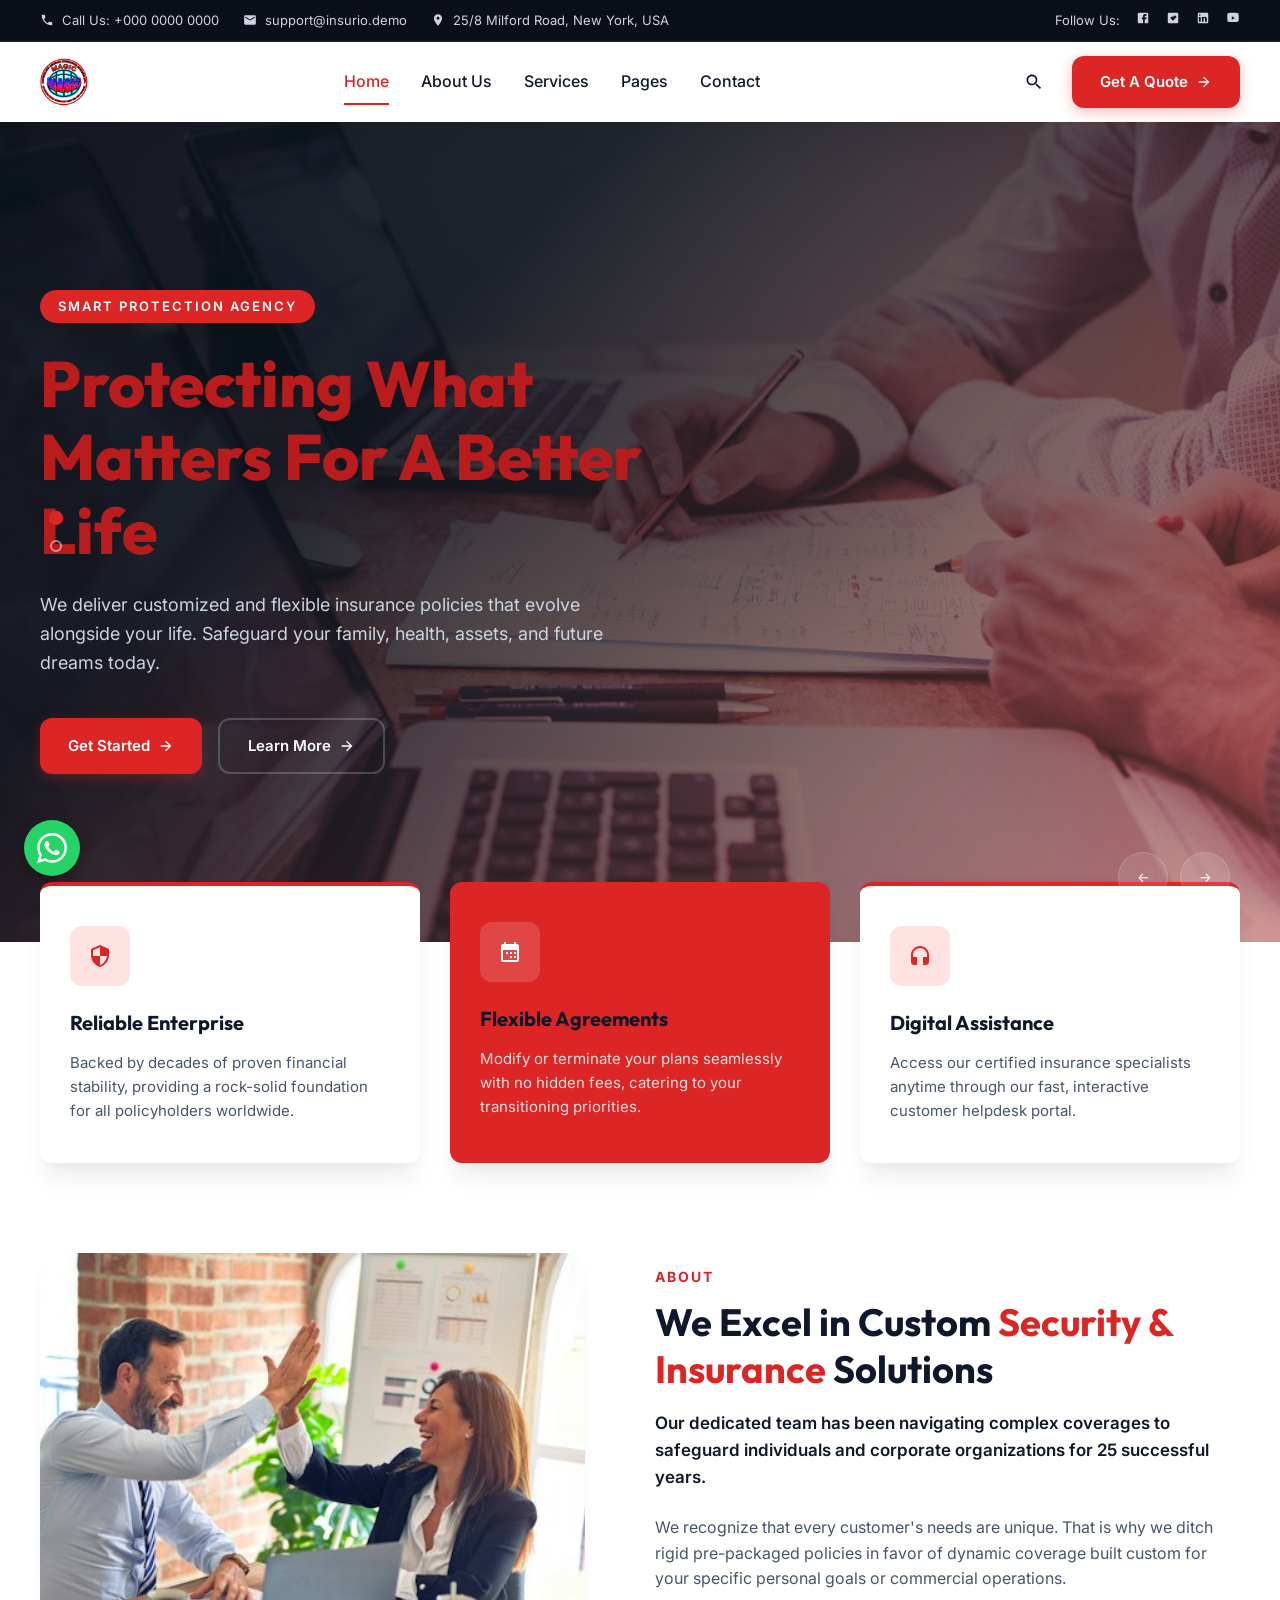
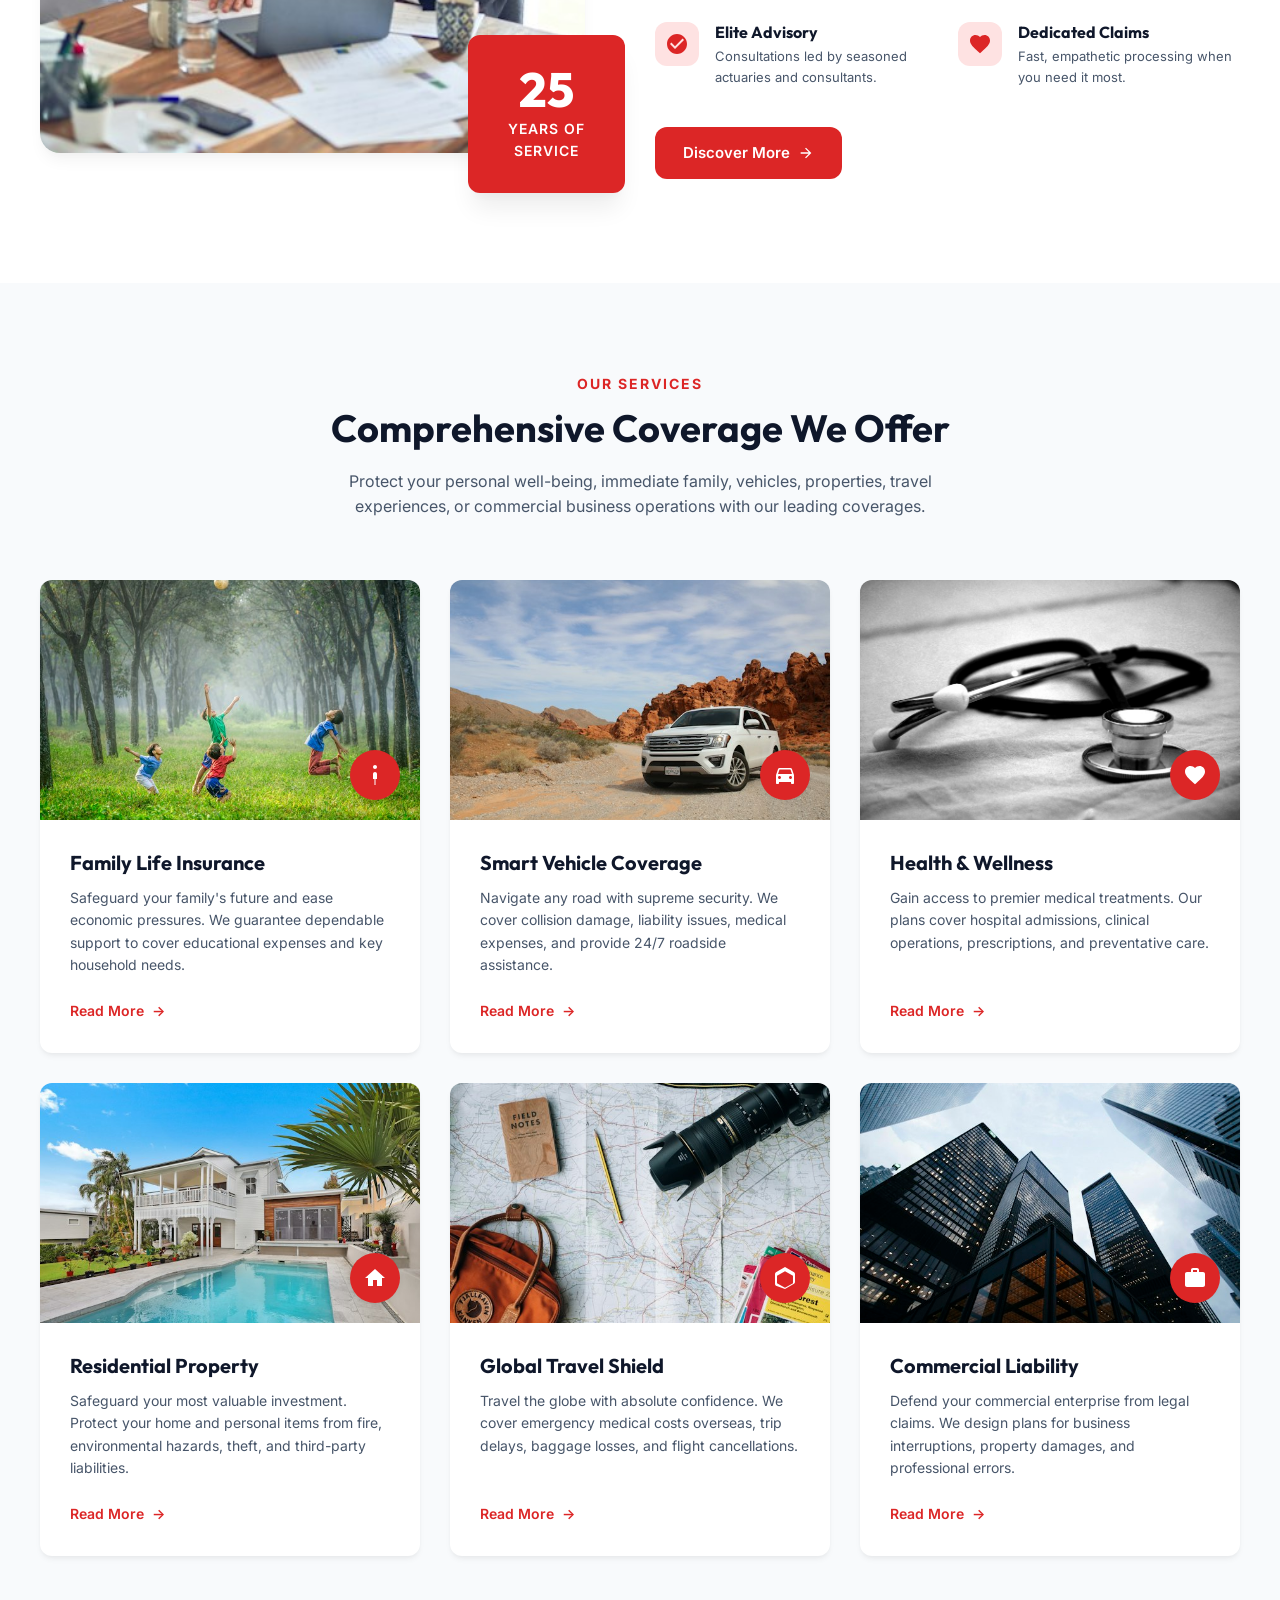
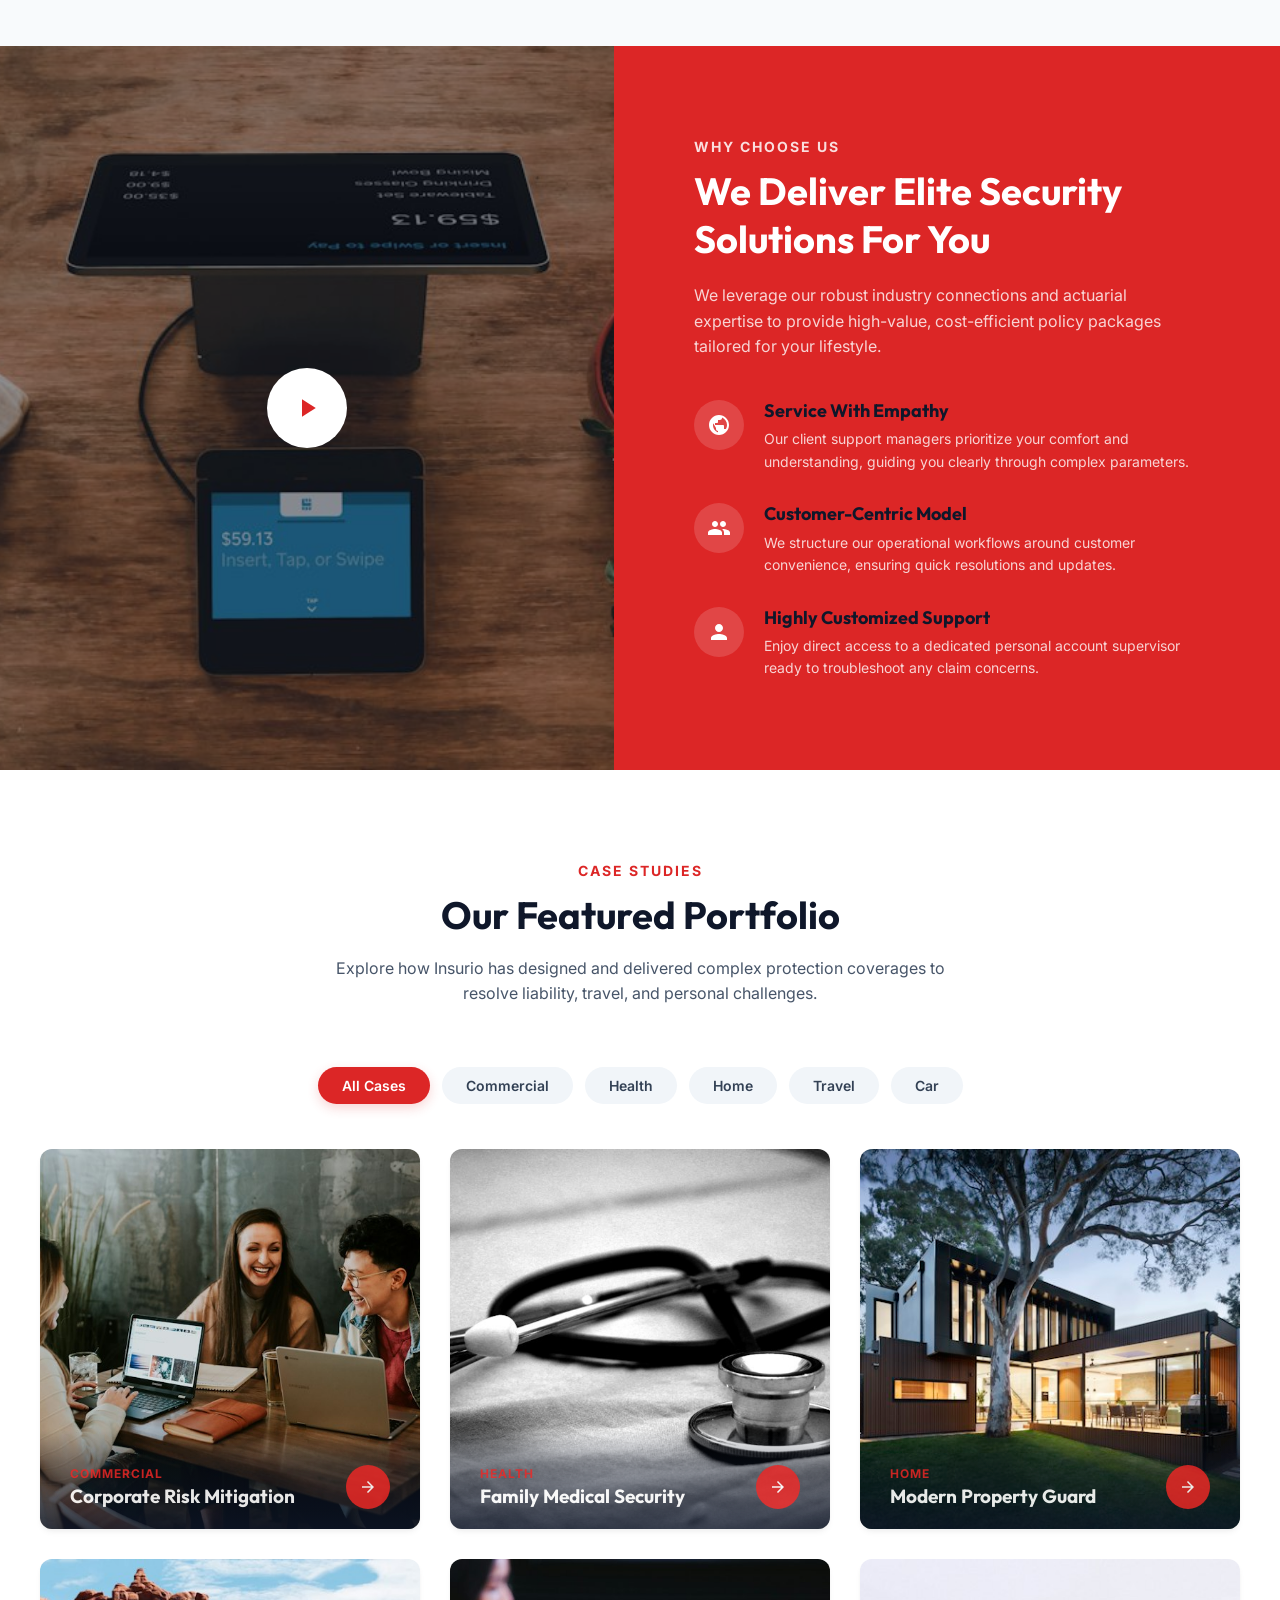
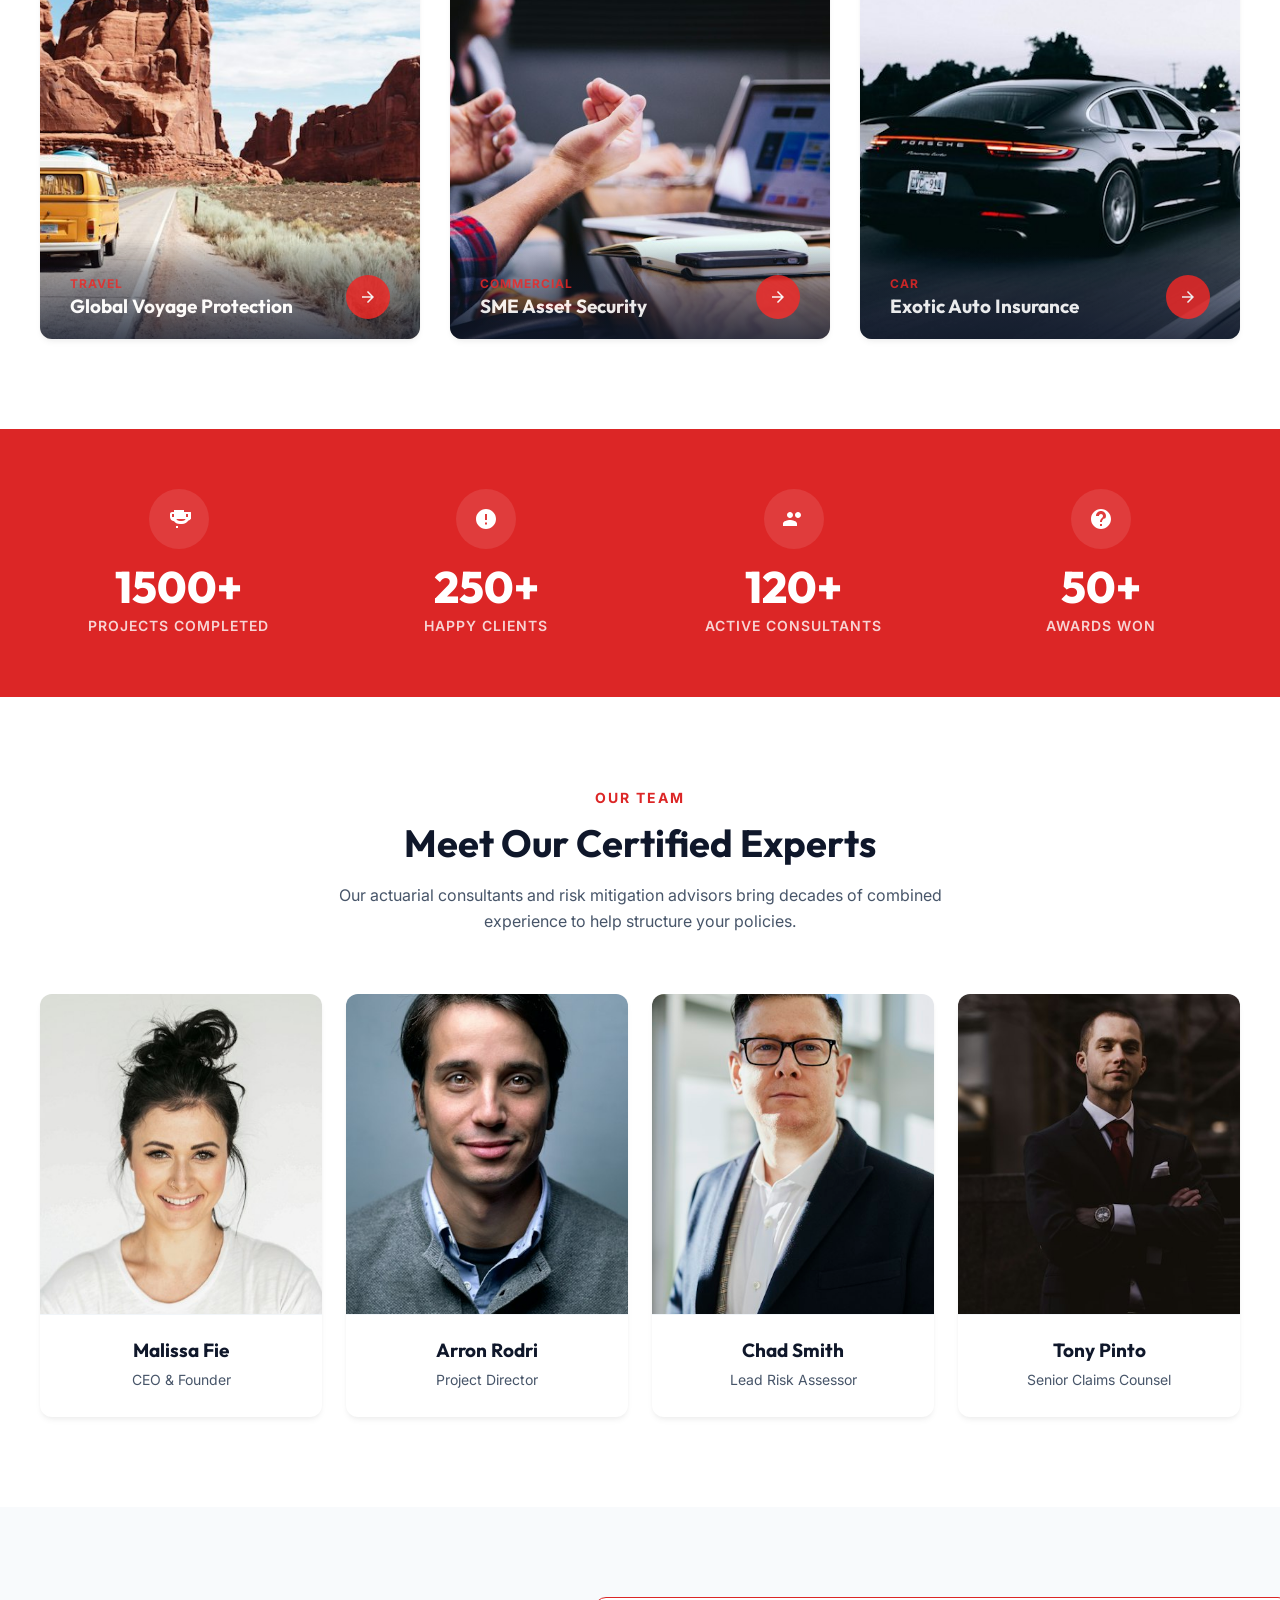
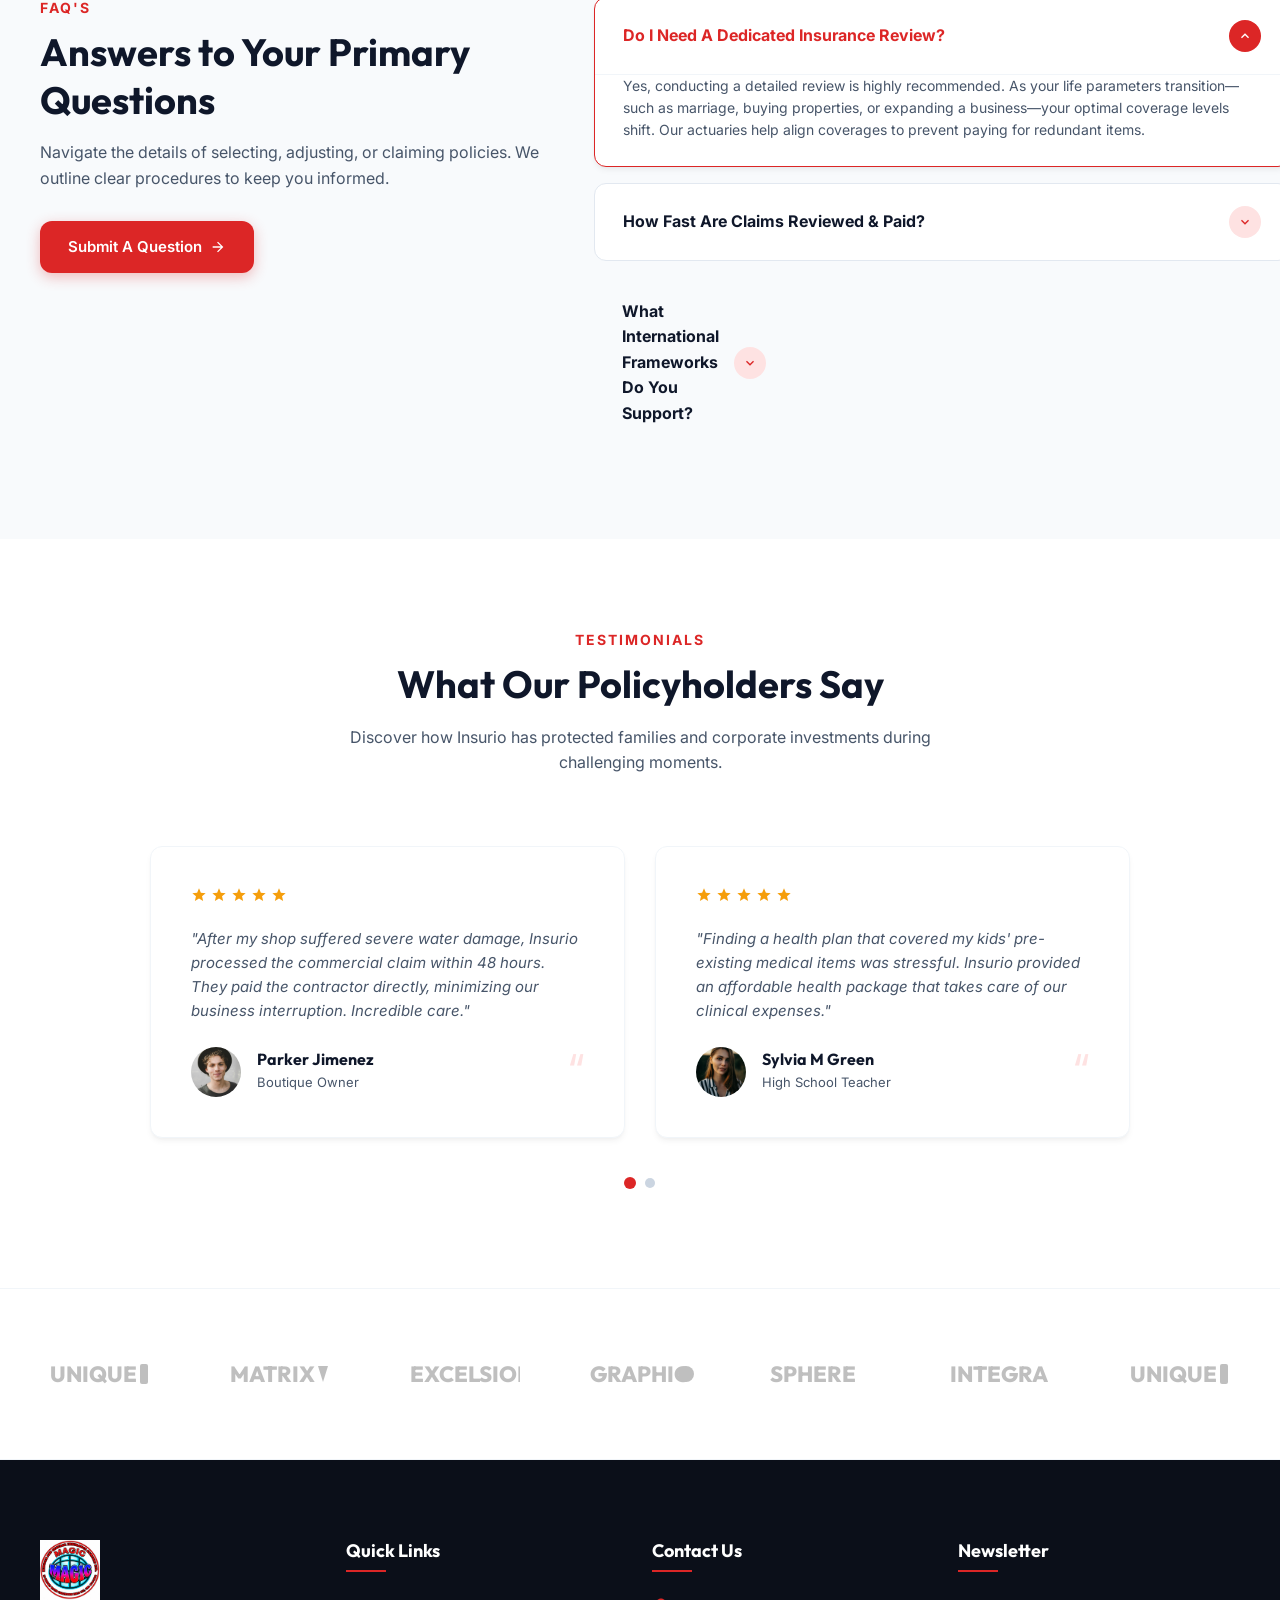
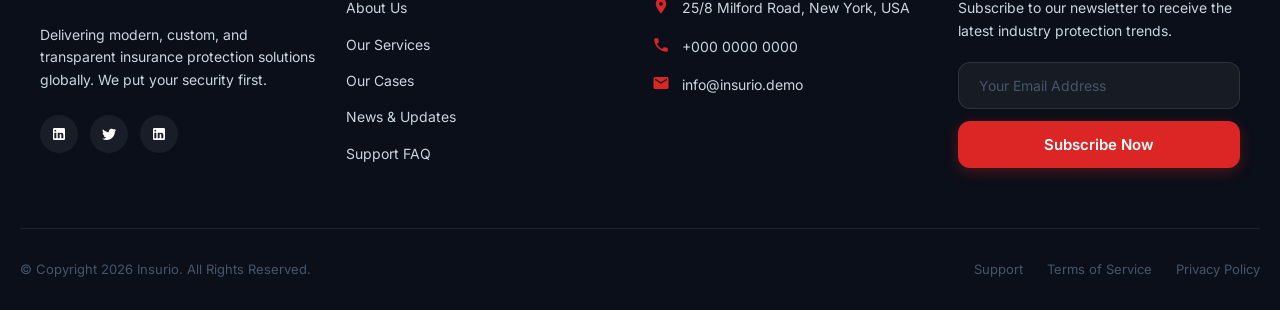
==== commit 3fb21622: "Update site pages, styles, and add new image asset" ====
--- a/index.html
+++ b/index.html
@@ -55,9 +55,7 @@
   <header class="main-header">
     <div class="container nav-container">
       <a href="index.html" class="logo">
-        <!-- AI Prompt: Modern blue shield icon logo graphic -->
-        <svg class="svg-icon" viewBox="0 0 24 24" style="width:30px;height:30px;color:var(--color-accent);"><path d="M12 1L3 5v6c0 5.55 3.84 10.74 9 12 5.16-1.26 9-6.45 9-12V5l-9-4zm0 10.99h7c-.53 4.12-3.28 7.79-7 8.94V12H5V6.3l7-3.11v8.8z"/></svg>
-        Insur<span class="logo-accent">io</span>
+        <img src="images/IMAGE%203.jpeg" alt="MAGIC Logo">
       </a>
       
       <nav class="nav-menu">
@@ -224,7 +222,7 @@
       </div>
       
       <div class="about-content-column">
-        <span class="section-subtitle">About Insurio</span>
+        <span class="section-subtitle">About</span>
         <h2 class="section-title">We Excel in Custom <span>Security & Insurance</span> Solutions</h2>
         <p class="about-desc-accent">Our dedicated team has been navigating complex coverages to safeguard individuals and corporate organizations for 25 successful years.</p>
         <p class="section-desc">We recognize that every customer's needs are unique. That is why we ditch rigid pre-packaged policies in favor of dynamic coverage built custom for your specific personal goals or commercial operations.</p>
@@ -621,134 +619,6 @@
         </div>
         <div class="stat-number" data-target="50" data-suffix="+">0+</div>
         <span class="stat-label">Awards Won</span>
-      </div>
-    </div>
-  </section>
-
-  <!-- --- PRICING PLANS --- -->
-  <section class="section section-light" id="pricing">
-    <div class="container">
-      <div class="section-header">
-        <span class="section-subtitle">Pricing Plan</span>
-        <h2 class="section-title">Affordable Protection Plans</h2>
-        <p class="section-desc">Select a pricing level that aligns with your financial status and required coverage depth. Upgrade or shift parameters anytime.</p>
-      </div>
-
-      <div class="grid-3 pricing-grid">
-        <!-- Plan 1 -->
-        <div class="pricing-card">
-          <div class="pricing-card-header">
-            <span class="pricing-plan-name">Basic Shield</span>
-            <span class="pricing-plan-sub">Ideal for Individual Protection</span>
-            <div class="pricing-price">$159<span> / year</span></div>
-            <span class="pricing-period">5-YEAR GUARANTEE</span>
-          </div>
-          <div class="pricing-features">
-            <div class="pricing-feature-item">
-              <!-- AI Prompt: Small check icon -->
-              <svg class="svg-icon" viewBox="0 0 24 24" style="width:16px;height:16px;"><path d="M9 16.17L4.83 12l-1.42 1.41L9 19 21 7l-1.41-1.41z"/></svg>
-              Basic Family Coverage
-            </div>
-            <div class="pricing-feature-item">
-              <!-- AI Prompt: Elegant minimalist corporate graphic vector icon -->
-              <svg class="svg-icon" viewBox="0 0 24 24" style="width:16px;height:16px;"><path d="M9 16.17L4.83 12l-1.42 1.41L9 19 21 7l-1.41-1.41z"/></svg>
-              Single Vehicle Protection
-            </div>
-            <div class="pricing-feature-item">
-              <!-- AI Prompt: Elegant minimalist corporate graphic vector icon -->
-              <svg class="svg-icon" viewBox="0 0 24 24" style="width:16px;height:16px;"><path d="M9 16.17L4.83 12l-1.42 1.41L9 19 21 7l-1.41-1.41z"/></svg>
-              Essential Health Support
-            </div>
-            <div class="pricing-feature-item disabled">
-              <!-- AI Prompt: Small cross icon -->
-              <svg class="svg-icon" viewBox="0 0 24 24" style="width:16px;height:16px;"><path d="M19 6.41L17.59 5 12 10.59 6.41 5 5 6.41 10.59 12 5 17.59 6.41 19 12 13.41 17.59 19 19 17.59 13.41 12z"/></svg>
-              Global Travel Protection
-            </div>
-            <div class="pricing-feature-item disabled">
-              <!-- AI Prompt: Elegant minimalist corporate graphic vector icon -->
-              <svg class="svg-icon" viewBox="0 0 24 24" style="width:16px;height:16px;"><path d="M19 6.41L17.59 5 12 10.59 6.41 5 5 6.41 10.59 12 5 17.59 6.41 19 12 13.41 17.59 19 19 17.59 13.41 12z"/></svg>
-              Business Asset Liability
-            </div>
-          </div>
-          <button class="btn btn-outline" onclick="alert('Proceeding to quote checkout for Basic Shield.')">Get Started</button>
-        </div>
-
-        <!-- Plan 2 (Featured) -->
-        <div class="pricing-card featured">
-          <span class="pricing-tag">Popular</span>
-          <div class="pricing-card-header">
-            <span class="pricing-plan-name">Advanced Shield</span>
-            <span class="pricing-plan-sub">Perfect for Expanding Families</span>
-            <div class="pricing-price">$259<span> / year</span></div>
-            <span class="pricing-period">10-YEAR GUARANTEE</span>
-          </div>
-          <div class="pricing-features">
-            <div class="pricing-feature-item">
-              <!-- AI Prompt: Elegant minimalist corporate graphic vector icon -->
-              <svg class="svg-icon" viewBox="0 0 24 24" style="width:16px;height:16px;"><path d="M9 16.17L4.83 12l-1.42 1.41L9 19 21 7l-1.41-1.41z"/></svg>
-              Full Family Life Insurance
-            </div>
-            <div class="pricing-feature-item">
-              <!-- AI Prompt: Elegant minimalist corporate graphic vector icon -->
-              <svg class="svg-icon" viewBox="0 0 24 24" style="width:16px;height:16px;"><path d="M9 16.17L4.83 12l-1.42 1.41L9 19 21 7l-1.41-1.41z"/></svg>
-              Dual Vehicle Protection
-            </div>
-            <div class="pricing-feature-item">
-              <!-- AI Prompt: Elegant minimalist corporate graphic vector icon -->
-              <svg class="svg-icon" viewBox="0 0 24 24" style="width:16px;height:16px;"><path d="M9 16.17L4.83 12l-1.42 1.41L9 19 21 7l-1.41-1.41z"/></svg>
-              Comprehensive Health Support
-            </div>
-            <div class="pricing-feature-item">
-              <!-- AI Prompt: Elegant minimalist corporate graphic vector icon -->
-              <svg class="svg-icon" viewBox="0 0 24 24" style="width:16px;height:16px;"><path d="M9 16.17L4.83 12l-1.42 1.41L9 19 21 7l-1.41-1.41z"/></svg>
-              Moderate Travel Protection
-            </div>
-            <div class="pricing-feature-item disabled">
-              <!-- AI Prompt: Elegant minimalist corporate graphic vector icon -->
-              <svg class="svg-icon" viewBox="0 0 24 24" style="width:16px;height:16px;"><path d="M19 6.41L17.59 5 12 10.59 6.41 5 5 6.41 10.59 12 5 17.59 6.41 19 12 13.41 17.59 19 19 17.59 13.41 12z"/></svg>
-              Commercial Asset Liability
-            </div>
-          </div>
-          <button class="btn btn-primary" onclick="alert('Proceeding to quote checkout for Advanced Shield.')">Get Started</button>
-        </div>
-
-        <!-- Plan 3 -->
-        <div class="pricing-card">
-          <div class="pricing-card-header">
-            <span class="pricing-plan-name">Premium Shield</span>
-            <span class="pricing-plan-sub">Elite Comprehensive Cover</span>
-            <div class="pricing-price">$459<span> / year</span></div>
-            <span class="pricing-period">15-YEAR GUARANTEE</span>
-          </div>
-          <div class="pricing-features">
-            <div class="pricing-feature-item">
-              <!-- AI Prompt: Elegant minimalist corporate graphic vector icon -->
-              <svg class="svg-icon" viewBox="0 0 24 24" style="width:16px;height:16px;"><path d="M9 16.17L4.83 12l-1.42 1.41L9 19 21 7l-1.41-1.41z"/></svg>
-              Unlimited Family Coverage
-            </div>
-            <div class="pricing-feature-item">
-              <!-- AI Prompt: Elegant minimalist corporate graphic vector icon -->
-              <svg class="svg-icon" viewBox="0 0 24 24" style="width:16px;height:16px;"><path d="M9 16.17L4.83 12l-1.42 1.41L9 19 21 7l-1.41-1.41z"/></svg>
-              Multi-Vehicle Auto Insurance
-            </div>
-            <div class="pricing-feature-item">
-              <!-- AI Prompt: Elegant minimalist corporate graphic vector icon -->
-              <svg class="svg-icon" viewBox="0 0 24 24" style="width:16px;height:16px;"><path d="M9 16.17L4.83 12l-1.42 1.41L9 19 21 7l-1.41-1.41z"/></svg>
-              Elite Global Medical Network
-            </div>
-            <div class="pricing-feature-item">
-              <!-- AI Prompt: Elegant minimalist corporate graphic vector icon -->
-              <svg class="svg-icon" viewBox="0 0 24 24" style="width:16px;height:16px;"><path d="M9 16.17L4.83 12l-1.42 1.41L9 19 21 7l-1.41-1.41z"/></svg>
-              Worldwide Travel Protection
-            </div>
-            <div class="pricing-feature-item">
-              <!-- AI Prompt: Elegant minimalist corporate graphic vector icon -->
-              <svg class="svg-icon" viewBox="0 0 24 24" style="width:16px;height:16px;"><path d="M9 16.17L4.83 12l-1.42 1.41L9 19 21 7l-1.41-1.41z"/></svg>
-              Enterprise Commercial Liability
-            </div>
-          </div>
-          <button class="btn btn-outline" onclick="alert('Proceeding to quote checkout for Premium Shield.')">Get Started</button>
-        </div>
       </div>
     </div>
   </section>
@@ -991,94 +861,6 @@
     </div>
   </section>
 
-  <!-- --- NEWS & BLOG SECTION --- -->
-  <section class="section section-light" id="blog">
-    <div class="container">
-      <div class="section-header">
-        <span class="section-subtitle">Our Blog</span>
-        <h2 class="section-title">Latest Insurance News & Updates</h2>
-        <p class="section-desc">Stay informed with industry changes, legal adjustments, and critical advice from our senior consultants.</p>
-      </div>
-
-      <div class="grid-3 blog-grid">
-        <!-- Blog 1 -->
-        <div class="blog-card">
-          <div class="blog-card-image">
-            <!-- AI Prompt: Team reviewing spreadsheets around a clean modern workspace table, warm lighting -->
-            <img src="images/photo-1454165804606-c3d57bc86b40.jpg" alt="Understanding Policy Rules">
-          </div>
-          <div class="blog-card-body">
-            <div class="blog-card-meta">
-              <div class="blog-card-meta-item">
-                <!-- AI Prompt: Small user profile icon -->
-                <svg class="svg-icon" viewBox="0 0 24 24" style="width:14px;height:14px;"><path d="M12 12c2.21 0 4-1.79 4-4s-1.79-4-4-4-4 1.79-4 4 1.79 4 4 4zm0 2c-2.67 0-8 1.34-8 4v2h16v-2c0-2.66-5.33-4-8-4z"/></svg>
-                By Alicia Davis
-              </div>
-              <div class="blog-card-meta-item">
-                <!-- AI Prompt: Small calendar page icon -->
-                <svg class="svg-icon" viewBox="0 0 24 24" style="width:14px;height:14px;"><path d="M19 4h-1V2h-2v2H8V2H6v2H5c-1.11 0-1.99.9-1.99 2L3 20c0 1.1.89 2 2 2h14c1.1 0 2-.9 2-2V6c0-1.1-.9-2-2-2zm0 16H5V10h14v10z"/></svg>
-                May 10, 2025
-              </div>
-            </div>
-            <h3 class="blog-card-title"><a href="blog-detail.html">Critical Elements of Commercial Coverages in 2026</a></h3>
-            <p class="blog-card-desc">With transitioning business models, identifying gaps in liability coverages is essential to safeguard small enterprises from digital and physical losses.</p>
-            <a href="blog-detail.html" class="btn btn-outline">Read Article</a>
-          </div>
-        </div>
-
-        <!-- Blog 2 -->
-        <div class="blog-card">
-          <div class="blog-card-image">
-            <!-- AI Prompt: A laptop and coffee cup resting on a modern desk with graphs visible on screen, creative workspace -->
-            <img src="images/photo-1590283603385-17ffb3a7f29f.jpg" alt="Selecting Health Plan">
-          </div>
-          <div class="blog-card-body">
-            <div class="blog-card-meta">
-              <div class="blog-card-meta-item">
-                <!-- AI Prompt: Elegant minimalist corporate graphic vector icon -->
-                <svg class="svg-icon" viewBox="0 0 24 24" style="width:14px;height:14px;"><path d="M12 12c2.21 0 4-1.79 4-4s-1.79-4-4-4-4 1.79-4 4 1.79 4 4 4zm0 2c-2.67 0-8 1.34-8 4v2h16v-2c0-2.66-5.33-4-8-4z"/></svg>
-                By Arron Rodri
-              </div>
-              <div class="blog-card-meta-item">
-                <!-- AI Prompt: Elegant minimalist corporate graphic vector icon -->
-                <svg class="svg-icon" viewBox="0 0 24 24" style="width:14px;height:14px;"><path d="M19 4h-1V2h-2v2H8V2H6v2H5c-1.11 0-1.99.9-1.99 2L3 20c0 1.1.89 2 2 2h14c1.1 0 2-.9 2-2V6c0-1.1-.9-2-2-2zm0 16H5V10h14v10z"/></svg>
-                May 08, 2025
-              </div>
-            </div>
-            <h3 class="blog-card-title"><a href="blog-detail.html">How to Customize Your Family Health Insurance Package</a></h3>
-            <p class="blog-card-desc">Navigate pre-existing conditions, pharmaceutical coverages, and co-payment thresholds to guarantee maximum family wellness support without overpaying.</p>
-            <a href="blog-detail.html" class="btn btn-outline">Read Article</a>
-          </div>
-        </div>
-
-        <!-- Blog 3 -->
-        <div class="blog-card">
-          <div class="blog-card-image">
-            <!-- AI Prompt: Close up of hands signing a formal contract document with elegant fountain pen, blurred background office -->
-            <img src="images/photo-1494976388531-d1058494cdd8.jpg" alt="Mitigating Auto Risks">
-          </div>
-          <div class="blog-card-body">
-            <div class="blog-card-meta">
-              <div class="blog-card-meta-item">
-                <!-- AI Prompt: Elegant minimalist corporate graphic vector icon -->
-                <svg class="svg-icon" viewBox="0 0 24 24" style="width:14px;height:14px;"><path d="M12 12c2.21 0 4-1.79 4-4s-1.79-4-4-4-4 1.79-4 4 1.79 4 4 4zm0 2c-2.67 0-8 1.34-8 4v2h16v-2c0-2.66-5.33-4-8-4z"/></svg>
-                By Chad Smith
-              </div>
-              <div class="blog-card-meta-item">
-                <!-- AI Prompt: Elegant minimalist corporate graphic vector icon -->
-                <svg class="svg-icon" viewBox="0 0 24 24" style="width:14px;height:14px;"><path d="M19 4h-1V2h-2v2H8V2H6v2H5c-1.11 0-1.99.9-1.99 2L3 20c0 1.1.89 2 2 2h14c1.1 0 2-.9 2-2V6c0-1.1-.9-2-2-2zm0 16H5V10h14v10z"/></svg>
-                May 05, 2025
-              </div>
-            </div>
-            <h3 class="blog-card-title"><a href="blog-detail.html">Top 5 Auto Insurance Parameters You Must Check</a></h3>
-            <p class="blog-card-desc">Before signing your next auto insurance policy, review roadside liability thresholds and vehicle replacement metrics to protect your assets on the road.</p>
-            <a href="blog-detail.html" class="btn btn-outline">Read Article</a>
-          </div>
-        </div>
-      </div>
-    </div>
-  </section>
-
   <!-- --- PARTNERS LOGO WALL --- -->
   <section class="partners-section">
     <div class="container">
@@ -1151,9 +933,7 @@
       <!-- Column 1 -->
       <div class="footer-column-brand">
         <a href="index.html" class="logo footer-logo">
-          <!-- AI Prompt: Elegant minimalist corporate graphic vector icon -->
-          <svg class="svg-icon" viewBox="0 0 24 24" style="width:30px;height:30px;color:var(--color-accent);"><path d="M12 1L3 5v6c0 5.55 3.84 10.74 9 12 5.16-1.26 9-6.45 9-12V5l-9-4zm0 10.99h7c-.53 4.12-3.28 7.79-7 8.94V12H5V6.3l7-3.11v8.8z"/></svg>
-          Insur<span class="logo-accent">io</span>
+          <img src="images/IMAGE%203.jpeg" alt="MAGIC Logo">
         </a>
         <p class="footer-brand-desc">Delivering modern, custom, and transparent insurance protection solutions globally. We put your security first.</p>
         <div class="footer-social-links">
@@ -1222,5 +1002,9 @@
   </footer>
 
   <script src="js/main.js"></script>
+  <!-- Floating WhatsApp Button -->
+  <a href="https://wa.me/00000000000" class="whatsapp-float" target="_blank" rel="noopener noreferrer" aria-label="Chat with us on WhatsApp">
+    <svg viewBox="0 0 24 24" aria-hidden="true"><path d="M17.472 14.382c-.297-.149-1.758-.867-2.03-.967-.273-.099-.471-.148-.67.15-.197.297-.767.966-.94 1.164-.173.199-.347.223-.644.075-.297-.15-1.255-.463-2.39-1.475-.883-.788-1.48-1.761-1.653-2.059-.173-.297-.018-.458.13-.606.134-.133.298-.347.446-.52.149-.174.198-.298.298-.497.099-.198.05-.371-.025-.52-.075-.149-.669-1.612-.916-2.207-.242-.579-.487-.5-.669-.51-.173-.008-.371-.01-.57-.01-.198 0-.52.074-.792.372-.272.297-1.04 1.016-1.04 2.479 0 1.462 1.065 2.875 1.213 3.074.149.198 2.096 3.2 5.077 4.487.709.306 1.262.489 1.694.625.712.227 1.36.195 1.871.118.571-.085 1.758-.719 2.006-1.413.248-.694.248-1.289.173-1.413-.074-.124-.272-.198-.57-.347m-5.421 7.403h-.004a9.87 9.87 0 01-5.031-1.378l-.361-.214-3.741.982.998-3.648-.235-.374a9.86 9.86 0 01-1.51-5.26c.001-5.45 4.436-9.884 9.888-9.884 2.64 0 5.122 1.03 6.988 2.898a9.825 9.825 0 012.893 6.994c-.003 5.45-4.437 9.884-9.885 9.884m8.413-18.297A11.815 11.815 0 0012.05 0C5.495 0 .16 5.335.157 11.892c0 2.096.547 4.142 1.588 5.945L.057 24l6.305-1.654a11.882 11.882 0 005.683 1.448h.005c6.554 0 11.89-5.335 11.893-11.893a11.821 11.821 0 00-3.48-8.413Z"/></svg>
+  </a>
 </body>
 </html>
--- a/css/style.css
+++ b/css/style.css
@@ -7,11 +7,11 @@
 
 /* --- CUSTOM VARIABLES --- */
 :root {
-  --color-primary: #1e6091; /* Deep Professional Blue */
-  --color-primary-rgb: 30, 96, 145;
-  --color-secondary: #3a86c8; /* Accent Ocean Blue */
-  --color-accent: #1e75ff; /* Bright Royal Blue */
-  --color-light-accent: #eef2ff; /* Extremely Soft Highlight Blue */
+  --color-primary: #DC2626; /* Professional Red */
+  --color-primary-rgb: 220, 38, 38;
+  --color-secondary: #B91C1C; /* Dark Red */
+  --color-accent: #DC2626; /* Primary Red */
+  --color-light-accent: #FEE2E2; /* Light Red Highlight */
   --color-dark-bg: #0b0f19; /* Navy/Dark Grey for Hero/Footer */
   --color-dark-surface: #111827; /* Dark Grey for Cards */
   --color-light-bg: #f8fafc; /* Sleek Ice-White Background */
@@ -36,7 +36,7 @@
   --shadow-md: 0 4px 6px -1px rgba(0, 0, 0, 0.05), 0 2px 4px -1px rgba(0, 0, 0, 0.03);
   --shadow-lg: 0 10px 15px -3px rgba(0, 0, 0, 0.05), 0 4px 6px -2px rgba(0, 0, 0, 0.02);
   --shadow-xl: 0 20px 25px -5px rgba(0, 0, 0, 0.07), 0 10px 10px -5px rgba(0, 0, 0, 0.03);
-  --shadow-glow: 0 0 20px rgba(30, 117, 255, 0.25);
+  --shadow-glow: 0 0 20px rgba(220, 38, 38, 0.25);
   
   --border-radius-sm: 6px;
   --border-radius-md: 12px;
@@ -213,13 +213,13 @@
 .btn-primary {
   background-color: var(--color-accent);
   color: var(--color-white);
-  box-shadow: 0 4px 14px rgba(30, 117, 255, 0.3);
+  box-shadow: 0 4px 14px rgba(220, 38, 38, 0.3);
 }
 
 .btn-primary:hover {
-  background-color: #0b5edd;
+  background-color: #991B1B;
   transform: translateY(-2px);
-  box-shadow: 0 6px 20px rgba(30, 117, 255, 0.4);
+  box-shadow: 0 6px 20px rgba(220, 38, 38, 0.4);
 }
 
 .btn-secondary {
@@ -228,7 +228,7 @@
 }
 
 .btn-secondary:hover {
-  background-color: #164e75;
+  background-color: #B91C1C;
   transform: translateY(-2px);
 }
 
@@ -240,7 +240,7 @@
 .btn-outline:hover {
   border-color: var(--color-accent);
   color: var(--color-accent);
-  background-color: rgba(30, 117, 255, 0.03);
+  background-color: rgba(220, 38, 38, 0.03);
 }
 
 .btn-outline-white {
@@ -344,6 +344,12 @@
 
 .logo-accent {
   color: var(--color-accent);
+}
+
+.logo img {
+  height: 48px;
+  width: auto;
+  object-fit: contain;
 }
 
 .nav-menu {
@@ -523,7 +529,7 @@
   left: 0;
   width: 100%;
   height: 100%;
-  background: linear-gradient(135deg, rgba(11, 15, 25, 0.9) 30%, rgba(30, 96, 145, 0.4) 100%);
+  background: linear-gradient(135deg, rgba(11, 15, 25, 0.9) 30%, rgba(220, 38, 38, 0.4) 100%);
 }
 
 .hero-bg img {
@@ -566,6 +572,7 @@
   font-weight: 800;
   line-height: 1.15;
   margin-bottom: 24px;
+  color: var(--color-secondary);
 }
 
 .hero-desc {
@@ -1069,7 +1076,7 @@
 .portfolio-filter-btn:hover {
   background-color: var(--color-accent);
   color: var(--color-white);
-  box-shadow: 0 4px 12px rgba(30, 117, 255, 0.2);
+  box-shadow: 0 4px 12px rgba(220, 38, 38, 0.2);
 }
 
 .portfolio-grid {
@@ -1140,6 +1147,7 @@
 .portfolio-item-title {
   font-size: 19px;
   font-weight: 700;
+  color: var(--color-white);
 }
 
 .portfolio-item-btn {
@@ -1743,6 +1751,10 @@
   margin-bottom: 24px;
 }
 
+.footer-logo img {
+  height: 60px;
+}
+
 .footer-brand-desc {
   line-height: 1.6;
   margin-bottom: 24px;
@@ -1906,6 +1918,7 @@
   font-size: 48px;
   font-weight: 800;
   margin-bottom: 15px;
+  color: var(--color-white);
 }
 
 .breadcrumb {
@@ -2033,7 +2046,7 @@
   background-color: var(--color-accent);
   color: var(--color-white);
   border-color: var(--color-accent);
-  box-shadow: 0 4px 10px rgba(30, 117, 255, 0.2);
+  box-shadow: 0 4px 10px rgba(220, 38, 38, 0.2);
 }
 
 /* Contact Form component */
@@ -2146,7 +2159,7 @@
 .form-control:focus {
   border-color: var(--color-accent);
   background-color: var(--color-white);
-  box-shadow: 0 0 0 3px rgba(30, 117, 255, 0.15);
+  box-shadow: 0 0 0 3px rgba(220, 38, 38, 0.15);
 }
 
 textarea.form-control {
@@ -2450,6 +2463,14 @@
   
   .main-header {
     height: 70px;
+  }
+
+  .logo img {
+    height: 44px;
+  }
+
+  .footer-logo img {
+    height: 52px;
   }
   
   .hamburger {
@@ -2582,3 +2603,45 @@
     grid-column: span 1;
   }
 }
+
+/* --- FLOATING WHATSAPP BUTTON --- */
+.whatsapp-float {
+  position: fixed;
+  bottom: 24px;
+  left: 24px;
+  width: 56px;
+  height: 56px;
+  background-color: #25d366;
+  border-radius: 50%;
+  display: flex;
+  align-items: center;
+  justify-content: center;
+  box-shadow: 0 4px 12px rgba(0, 0, 0, 0.25);
+  z-index: 999;
+  transition: var(--transition-fast);
+}
+
+.whatsapp-float:hover {
+  transform: translateY(-3px);
+  background-color: #1ebe5b;
+}
+
+.whatsapp-float svg {
+  width: 30px;
+  height: 30px;
+  fill: #ffffff;
+}
+
+@media (max-width: 768px) {
+  .whatsapp-float {
+    width: 50px;
+    height: 50px;
+    bottom: 18px;
+    left: 18px;
+  }
+
+  .whatsapp-float svg {
+    width: 27px;
+    height: 27px;
+  }
+}
